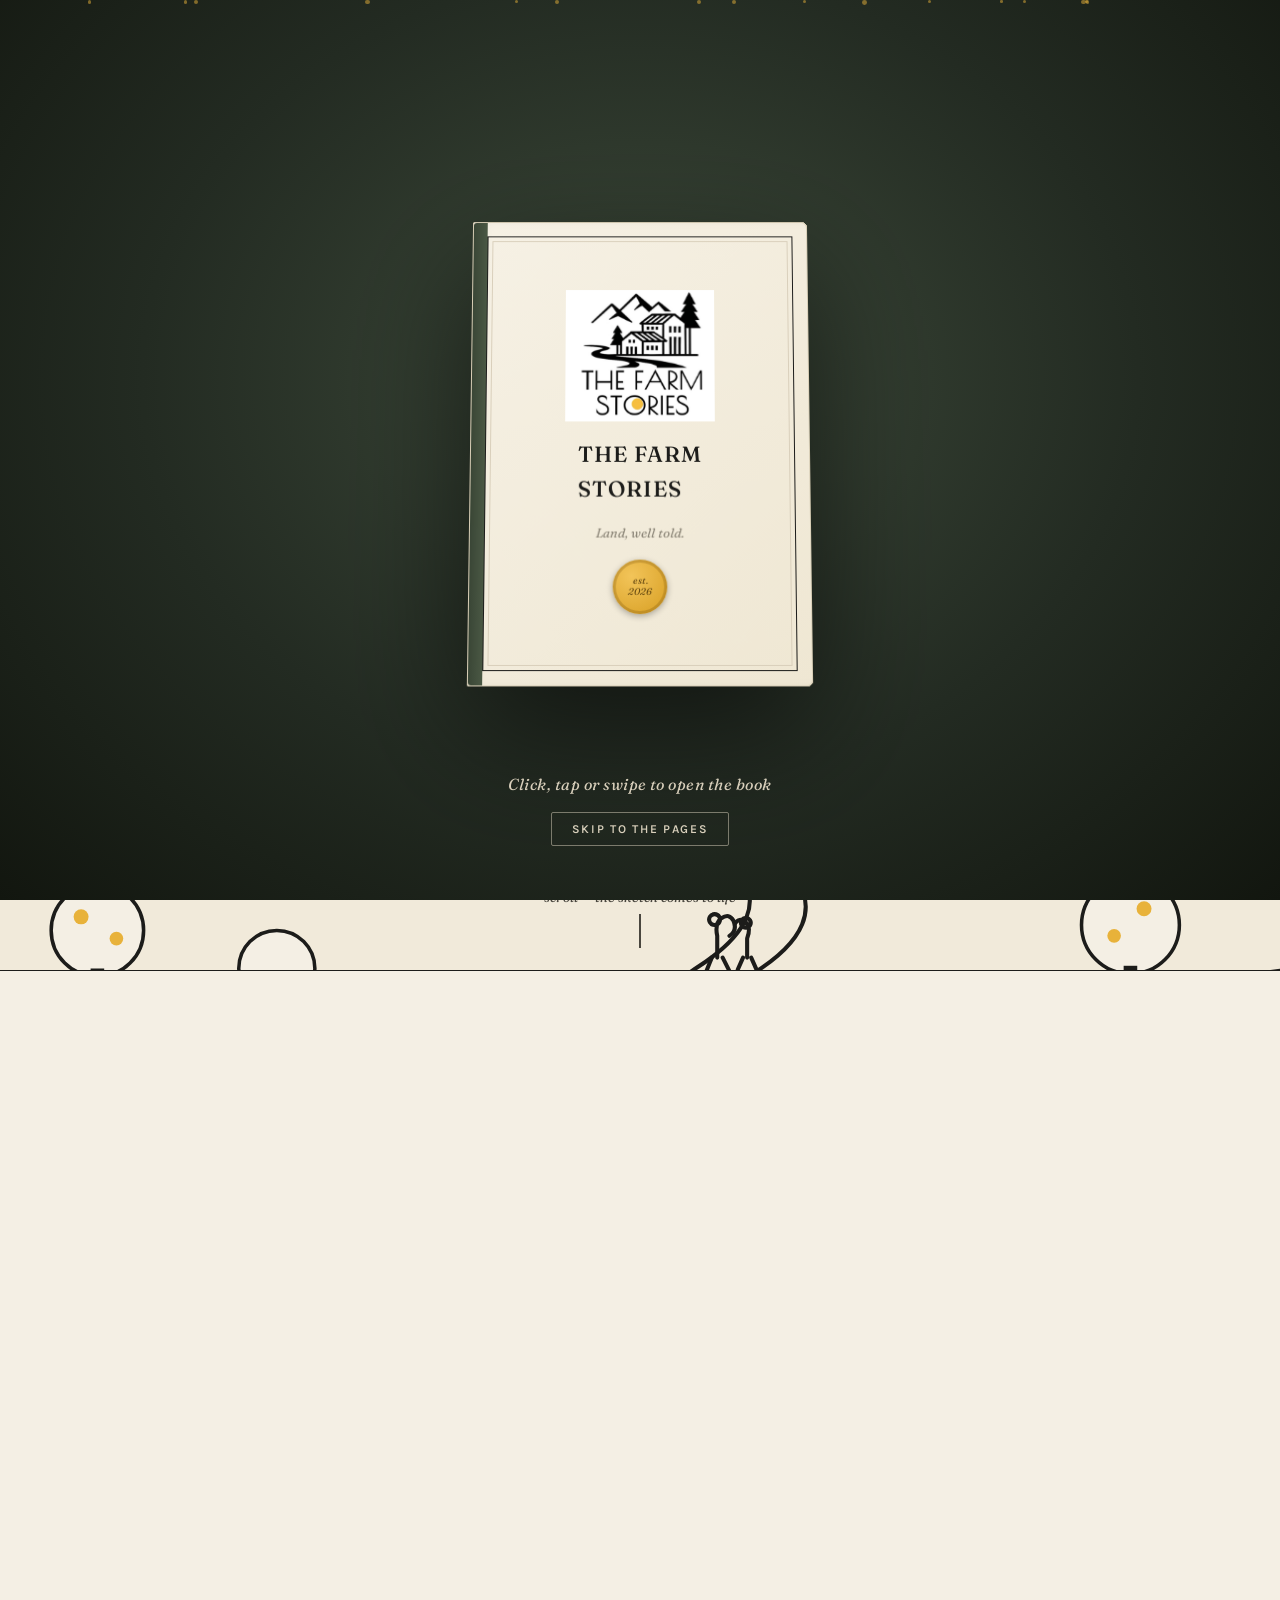
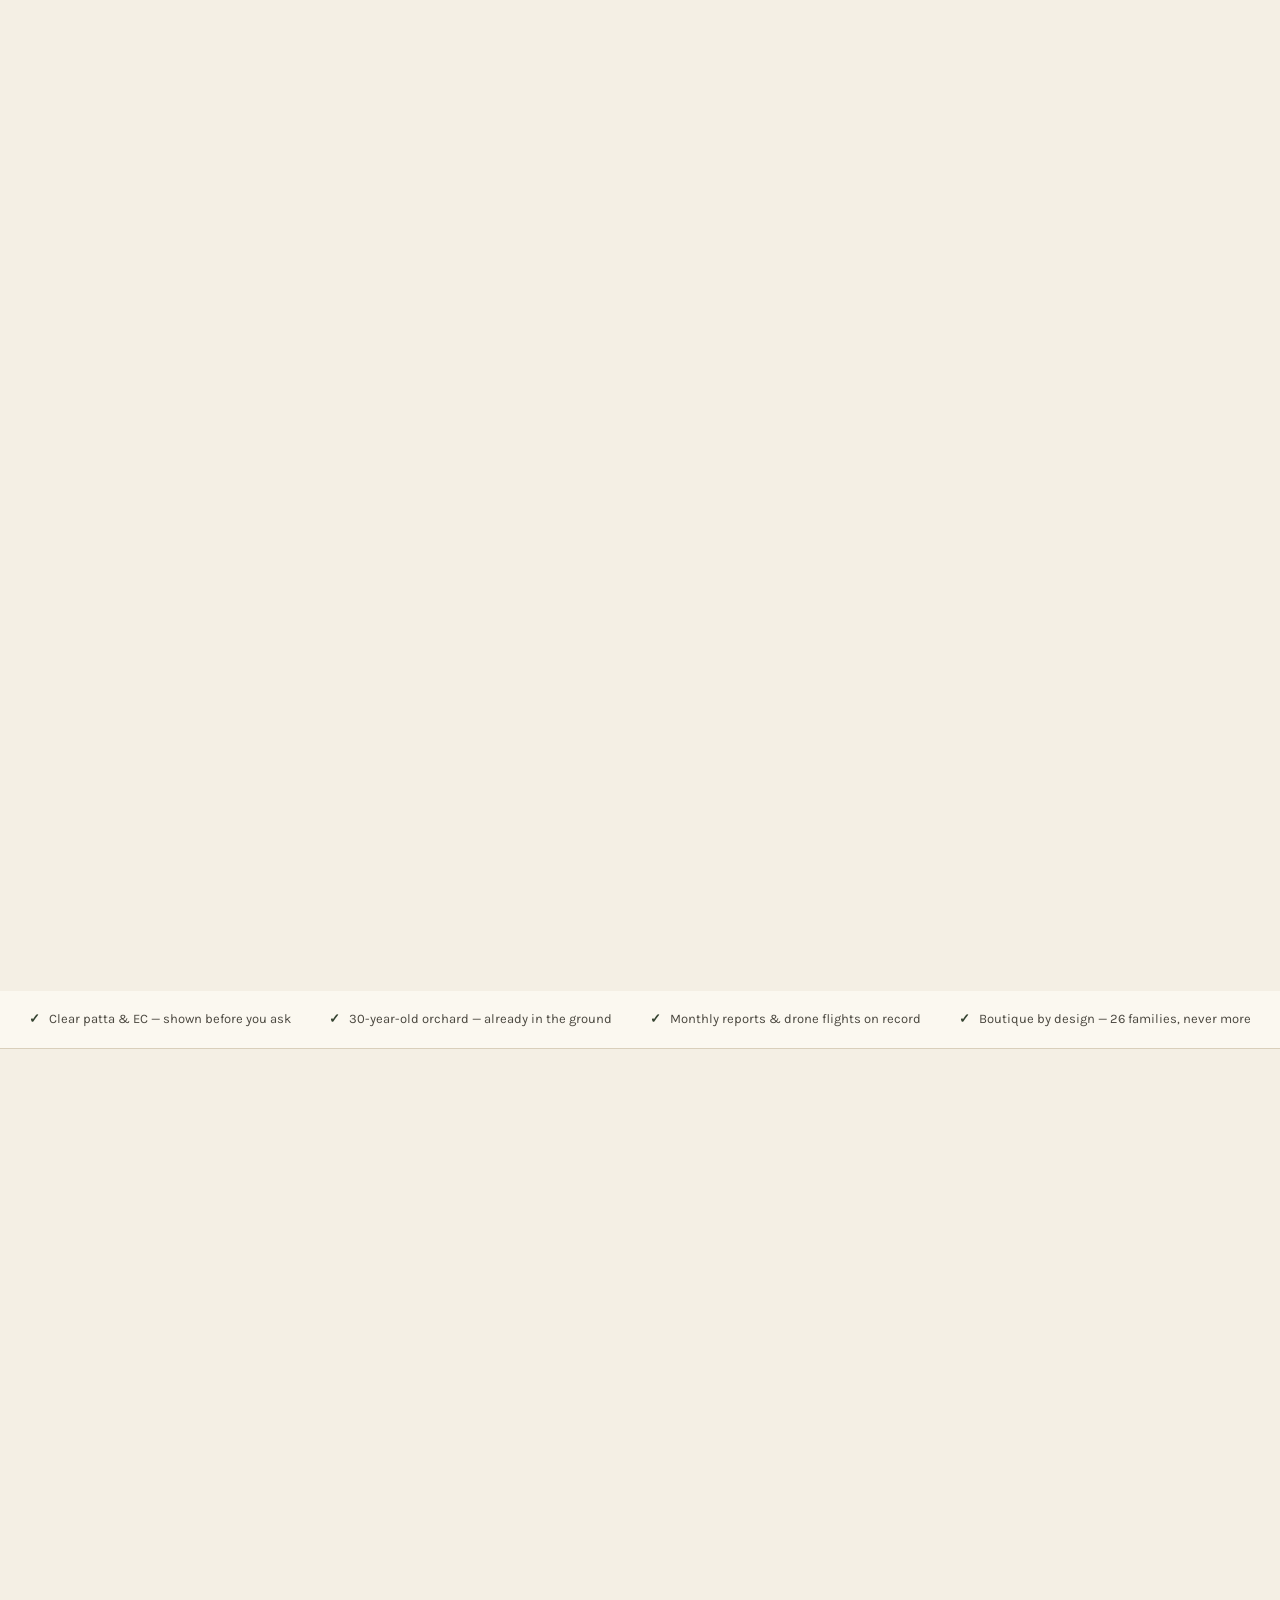
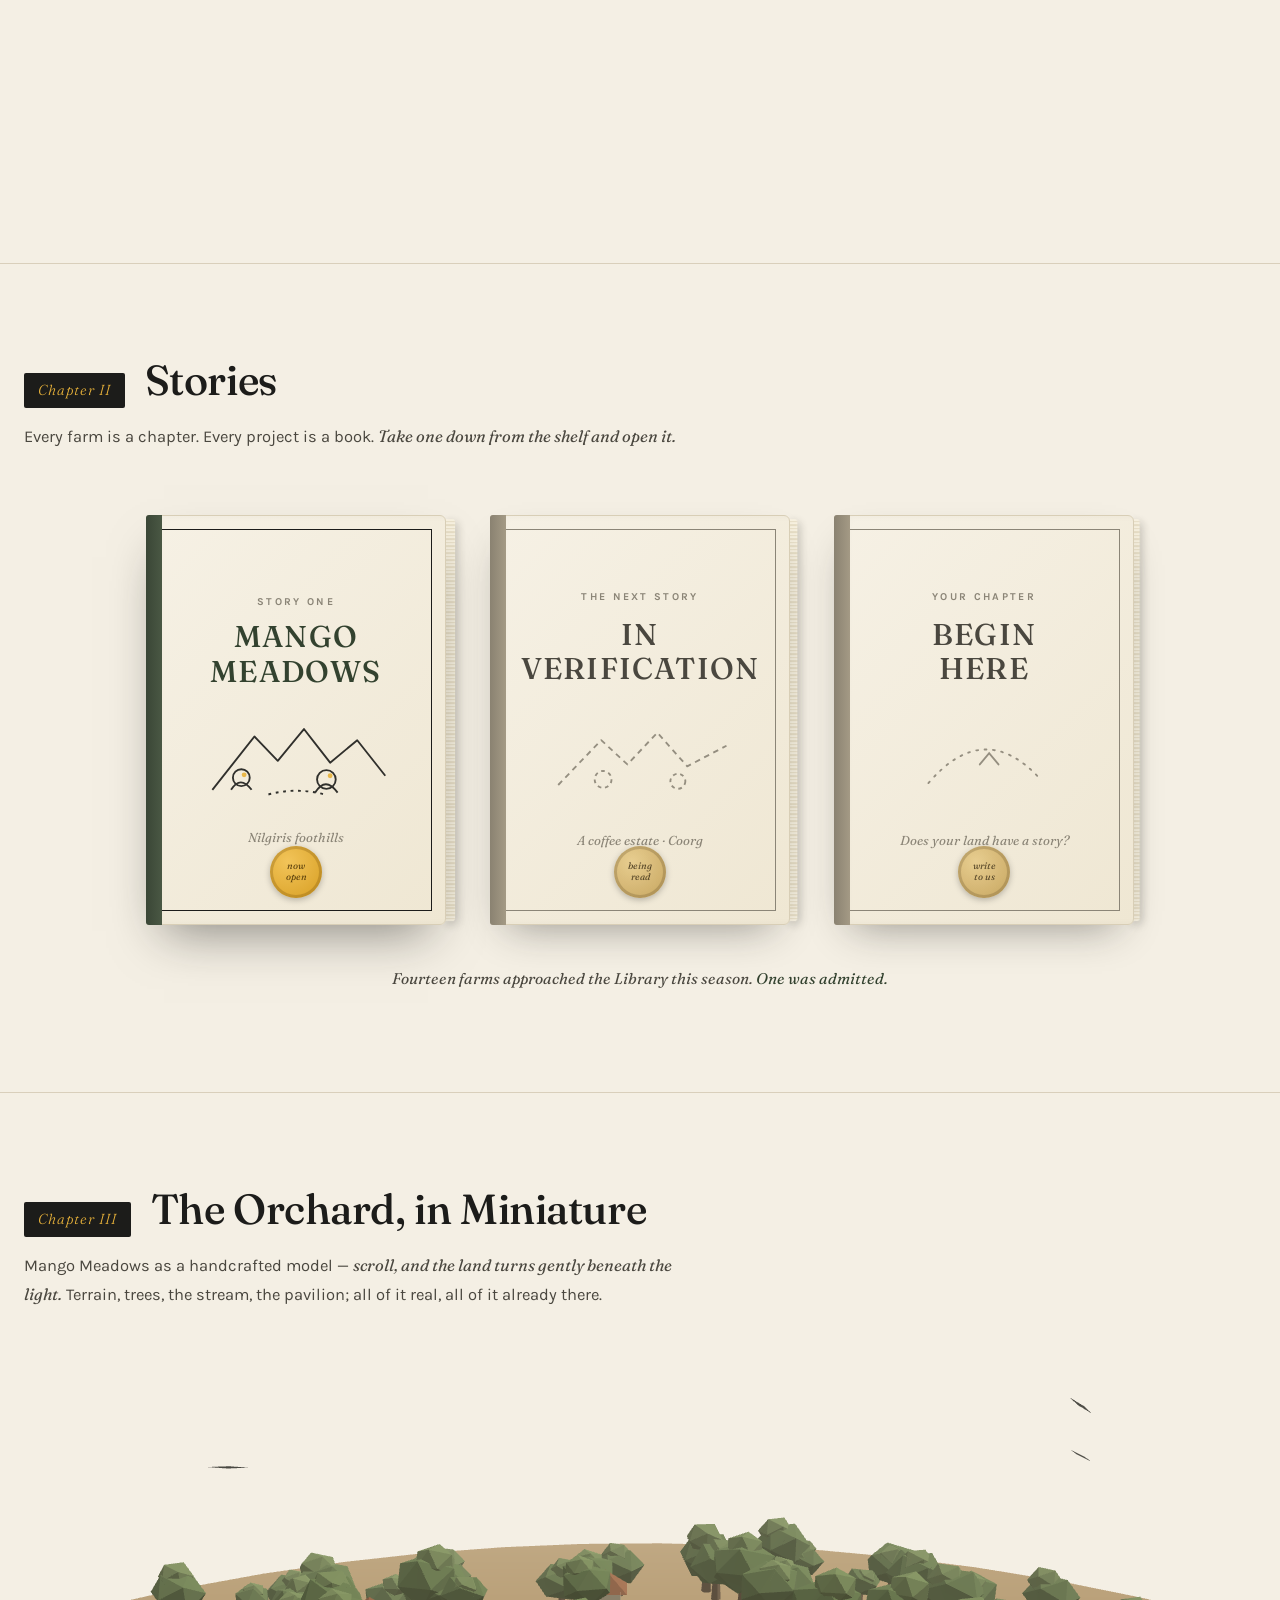
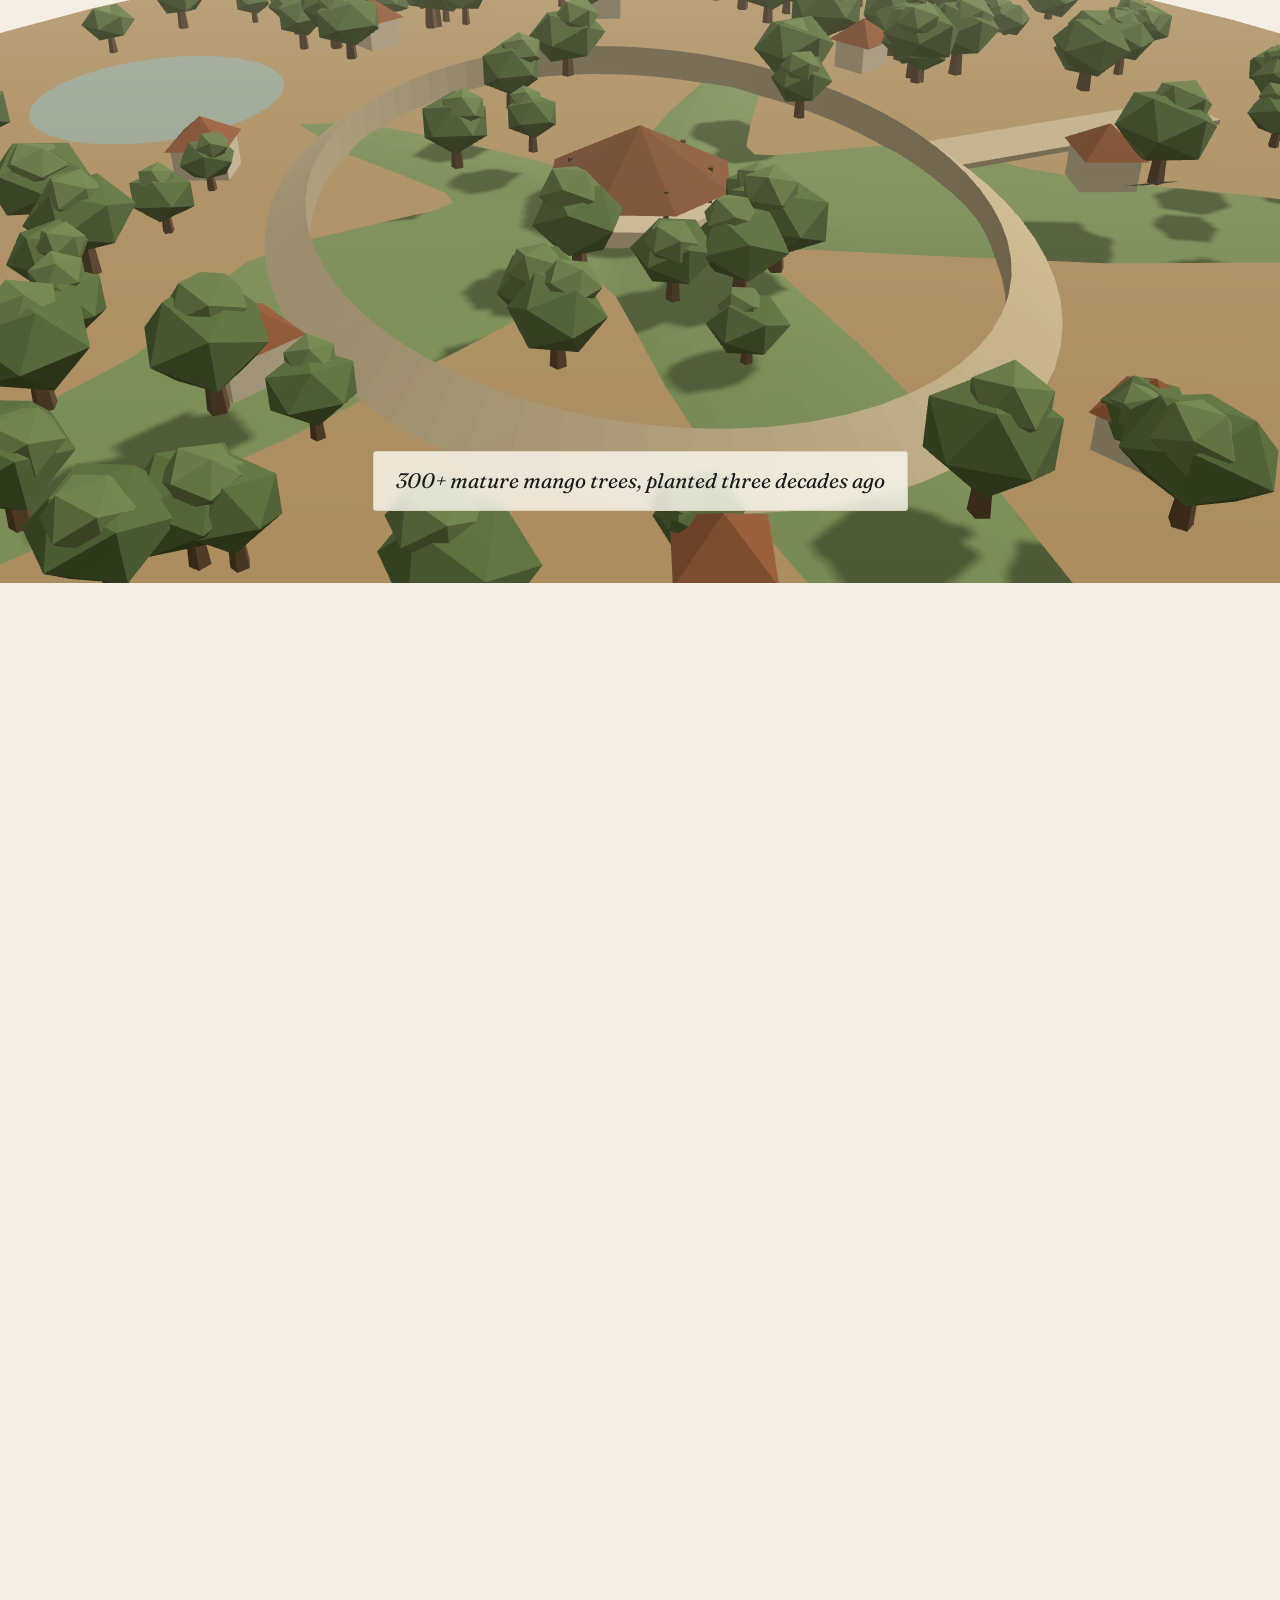
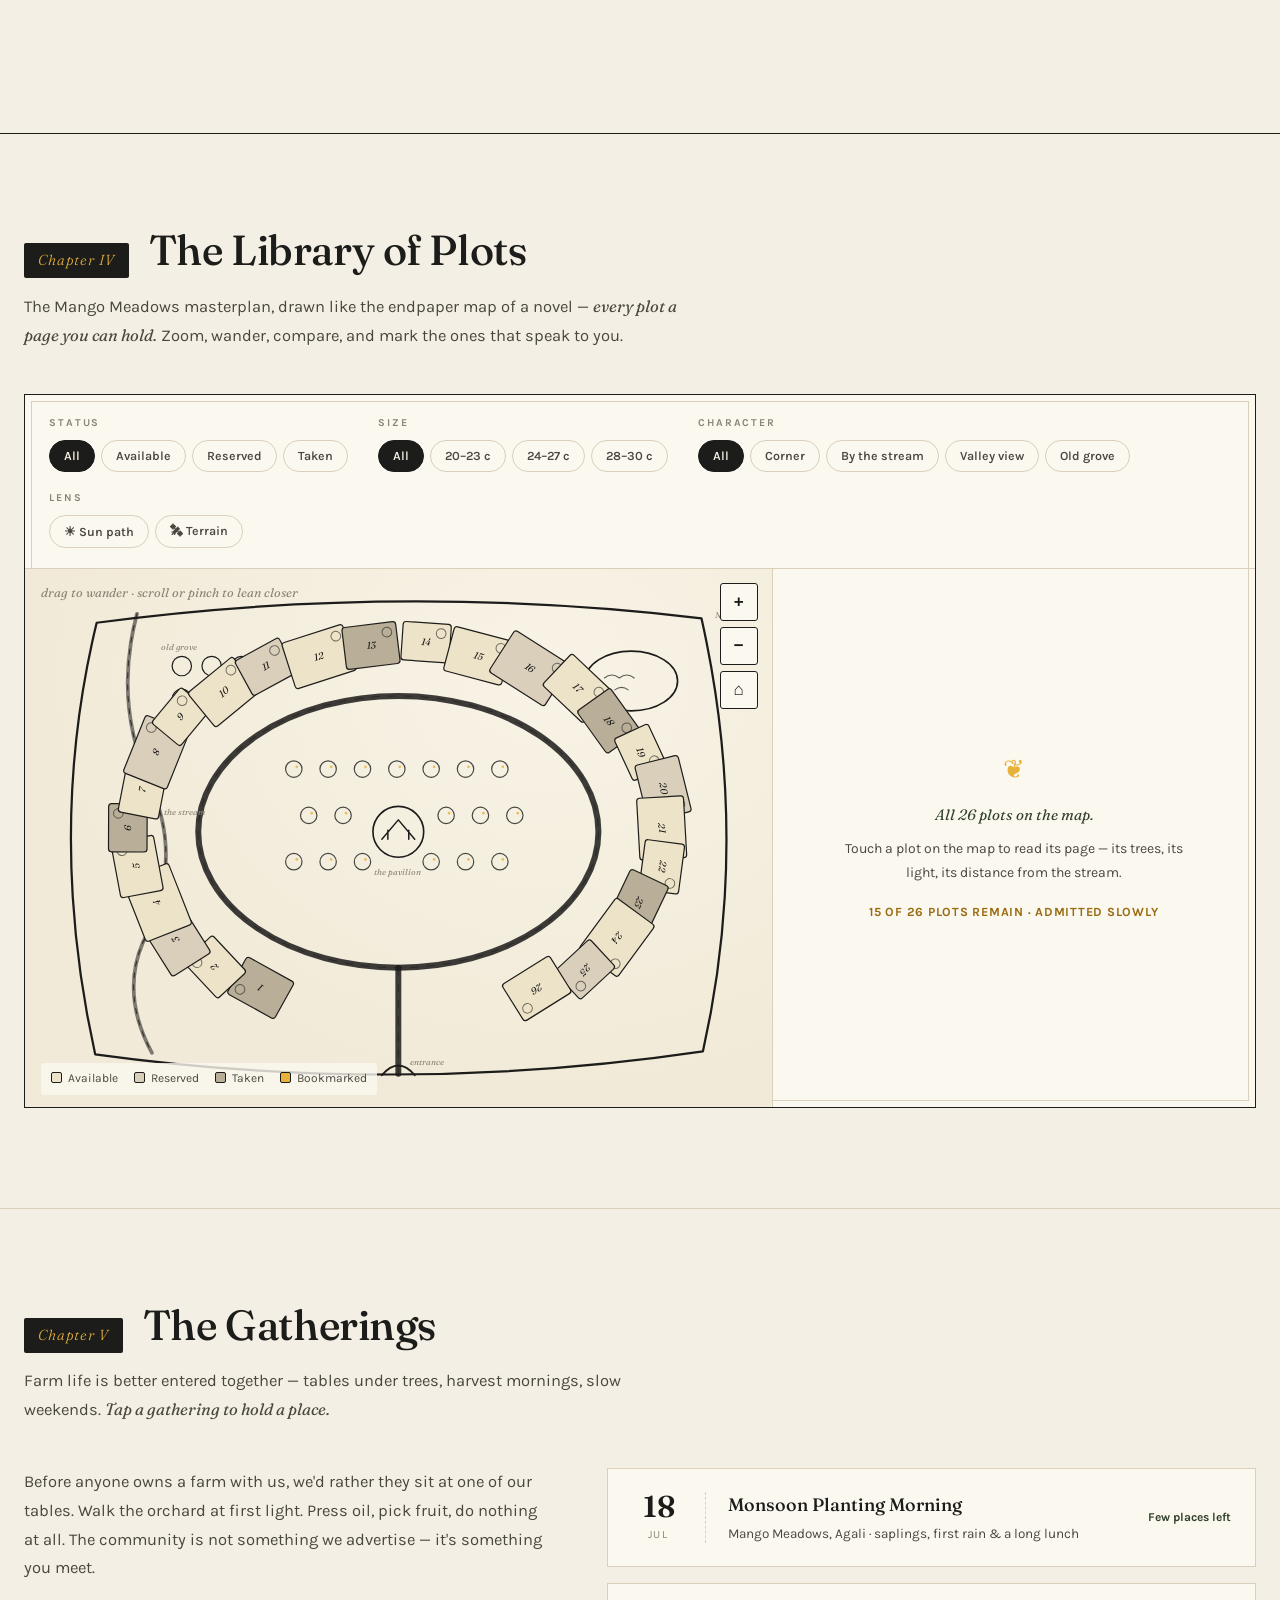
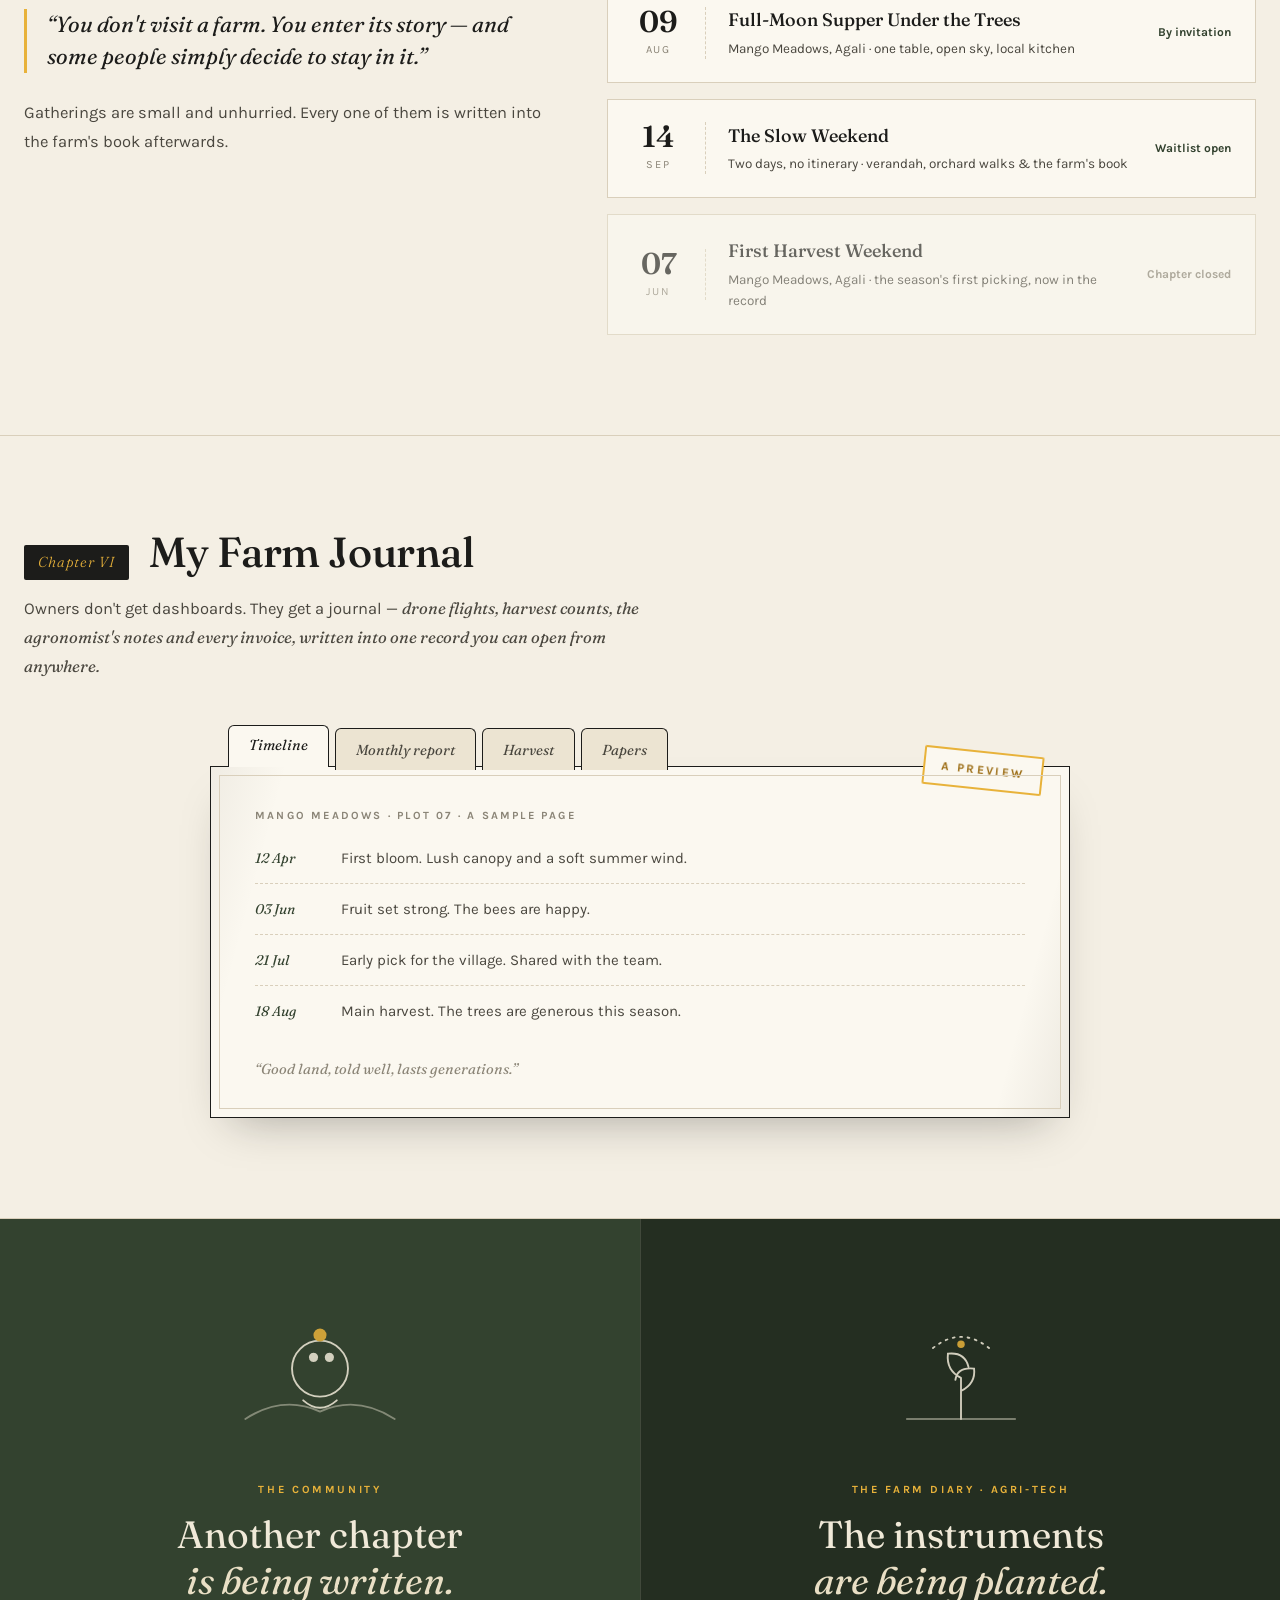
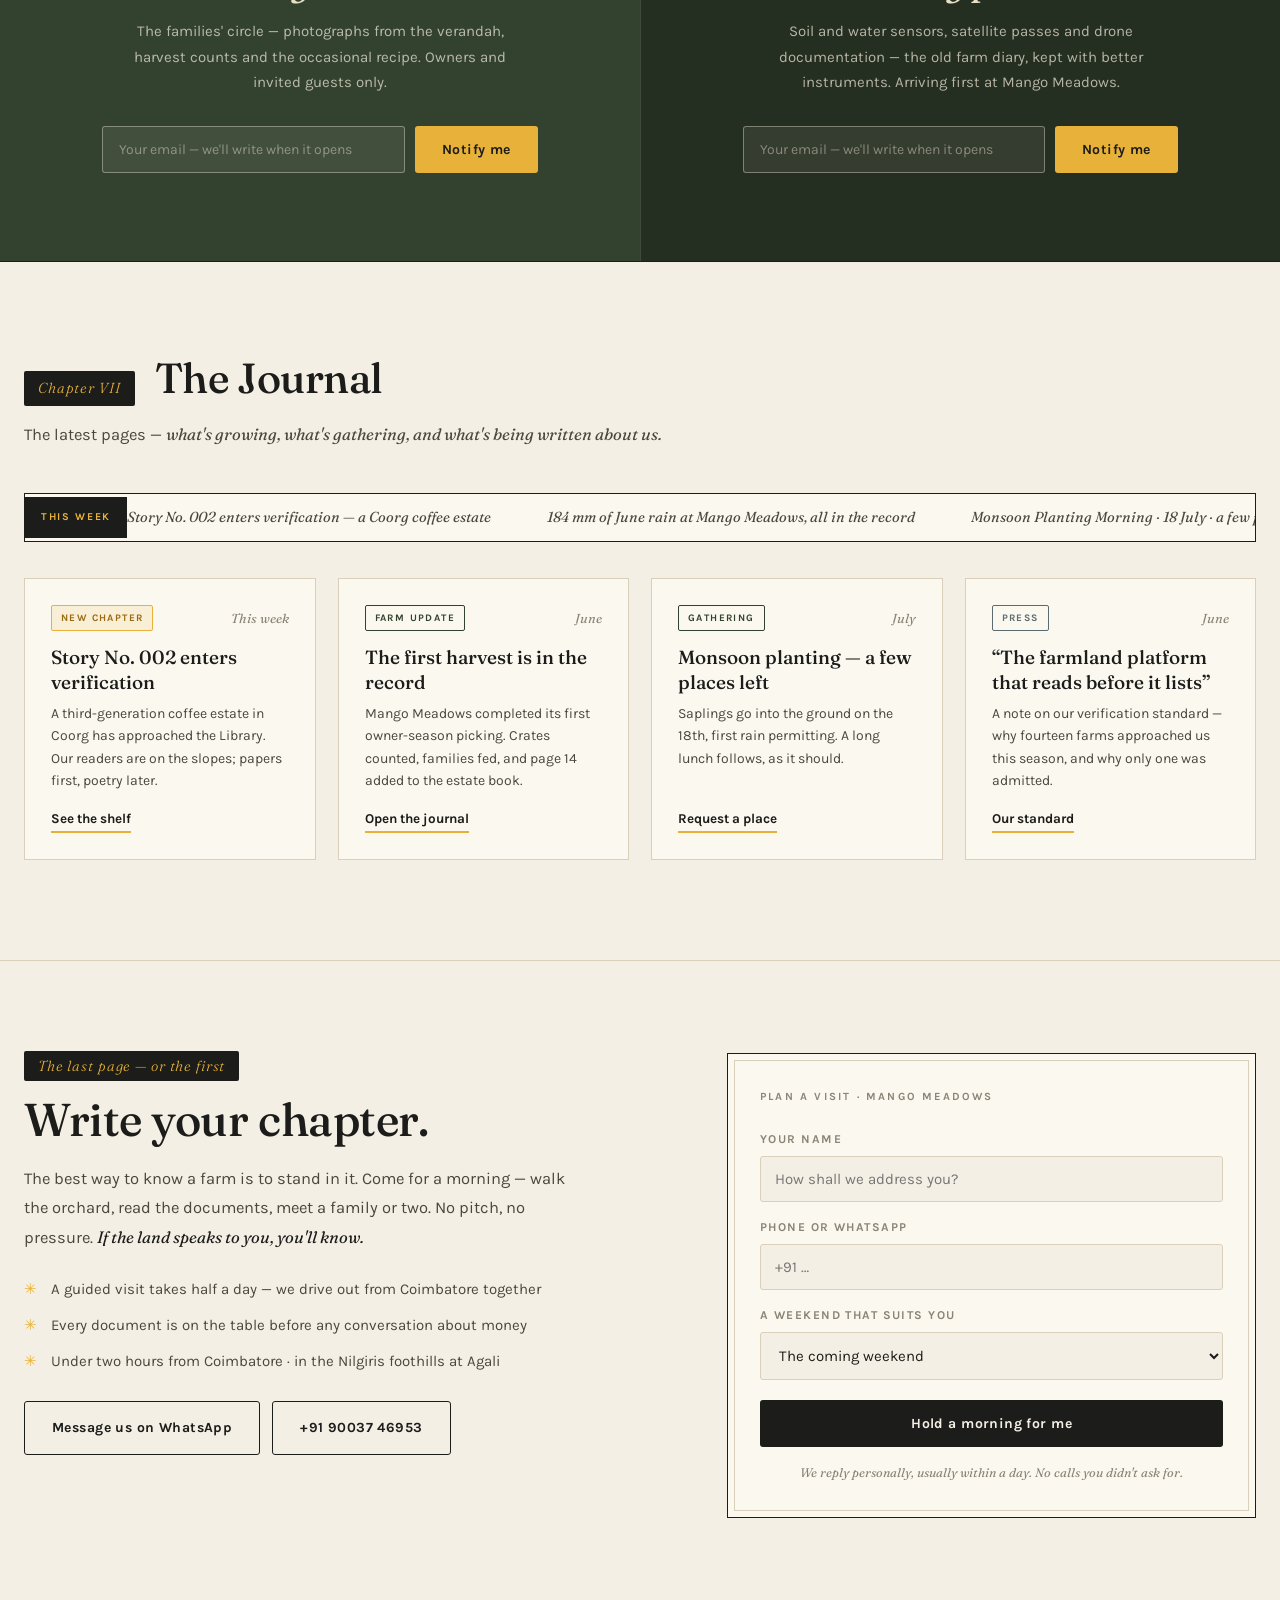
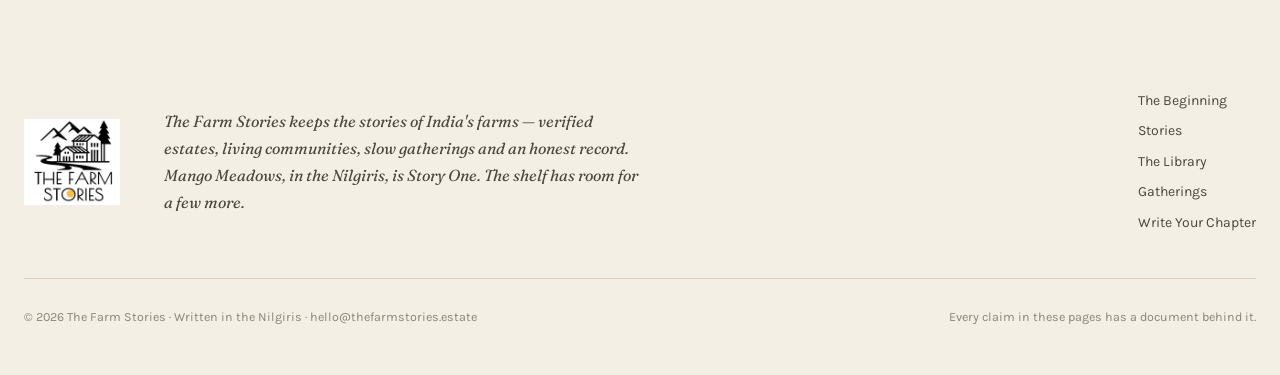
==== index.html @ b5ae2dba "Build The Farm Stories luxury storytelling site A living-storybook experience for Mango Meadows (Sto" ====
<!DOCTYPE html>
<html lang="en">
<head>
<meta charset="UTF-8">
<meta name="viewport" content="width=device-width, initial-scale=1.0">
<title>The Farm Stories — Every farm has a story. We keep them.</title>
<meta name="description" content="Verified farms, living communities and seasonal retreats — beginning with Story One: Mango Meadows, a boutique managed mango orchard community in the Nilgiris foothills. 26 families. 30-year-old trees. Documentation first.">
<meta property="og:title" content="The Farm Stories — Land, well told.">
<meta property="og:description" content="A living storybook of verified farms. Story One: Mango Meadows, Nilgiris foothills.">
<meta name="theme-color" content="#F4EFE4">
<link rel="icon" type="image/png" href="assets/logo.png">
<link rel="preconnect" href="https://fonts.googleapis.com">
<link rel="preconnect" href="https://fonts.gstatic.com" crossorigin>
<link href="https://fonts.googleapis.com/css2?family=Fraunces:ital,opsz,wght@0,9..144,300;0,9..144,400;0,9..144,500;0,9..144,600;1,9..144,300;1,9..144,400;1,9..144,500&family=Karla:ital,wght@0,300;0,400;0,500;0,600;0,700;1,400&display=swap" rel="stylesheet">
<link rel="stylesheet" href="css/main.css">
</head>
<body class="locked">

<!-- ═══════════ INTRO · THE BOOK OPENS ═══════════ -->
<div id="intro" role="dialog" aria-label="Opening — The Farm Stories">
  <div class="dust" aria-hidden="true"></div>
  <div class="stage">
    <div class="tome" id="tome" tabindex="0" role="button" aria-label="Open the book — click or swipe to turn the pages">
      <div class="tome-back"></div>

      <!-- last visible page under all leaves -->
      <div class="tome-page base-page">
        <div class="page-face recto">
          <p class="pg-kicker">and so the story begins…</p>
          <div class="pg-orn">❦</div>
        </div>
      </div>

      <!-- leaf 3 -->
      <div class="tome-page leaf" data-leaf="3">
        <div class="page-face recto">
          <p class="pg-kicker">Chapter I</p>
          <h3 class="pg-title">The Beginning</h3>
          <p class="pg-body">Years before this platform had a name, someone planted mango trees on a gentle slope in the Nilgiris foothills. The trees grew. The stream kept its course.</p>
          <p class="pg-turn">turn the page ›</p>
        </div>
        <div class="page-face verso">
          <p class="pg-body pg-quote">“Good land, told well, lasts generations.”</p>
        </div>
      </div>

      <!-- leaf 2 -->
      <div class="tome-page leaf" data-leaf="2">
        <div class="page-face recto">
          <p class="pg-kicker">A note to the reader</p>
          <p class="pg-body">This is not a property website. It is a shelf of true stories — each farm verified, documented and kept like a book.</p>
          <p class="pg-body pg-em">Nothing is listed until its story checks out.</p>
          <p class="pg-turn">turn the page ›</p>
        </div>
        <div class="page-face verso">
          <div class="pg-orn">✳</div>
        </div>
      </div>

      <!-- leaf 1 : title page -->
      <div class="tome-page leaf" data-leaf="1">
        <div class="page-face recto">
          <p class="pg-kicker">The Farm Stories presents</p>
          <h3 class="pg-title">Every farm<br>has a story.<br><em>We keep them.</em></h3>
          <p class="pg-turn">turn the page ›</p>
        </div>
        <div class="page-face verso">
          <div class="pg-orn">❦</div>
        </div>
      </div>

      <!-- cover -->
      <div class="tome-cover" data-leaf="0">
        <div class="page-face cover-front">
          <span class="spine-edge"></span>
          <img class="cover-logo-img" src="assets/logo.png" alt="">
          <div class="cover-title">The Farm<br>Stories</div>
          <div class="cover-sub">Land, well told.</div>
          <div class="cover-seal">est.<br>2026</div>
        </div>
        <div class="page-face cover-back"></div>
      </div>
    </div>
  </div>
  <div class="intro-ui">
    <p class="open-hint" id="openHint">Click, tap or swipe to open the book</p>
    <button class="skip-btn" id="skipBtn">Skip to the pages</button>
  </div>
</div>

<!-- ambient leaves / pollen -->
<canvas id="ambient" aria-hidden="true"></canvas>
<div id="cursorGlow" aria-hidden="true"></div>

<!-- marginal stream signature -->
<div class="stream-wrap" aria-hidden="true">
  <svg viewBox="0 0 90 2400" preserveAspectRatio="xMidYMin meet">
    <path id="streamPath" d="M46,0 C30,120 66,220 44,330 C24,430 62,520 48,640 C34,760 64,860 42,980 C26,1090 60,1180 46,1300 C32,1420 62,1520 44,1650 C28,1770 58,1880 46,2000 C36,2110 58,2220 44,2340 L44,2400"/>
  </svg>
</div>

<!-- ═══════════ NAV ═══════════ -->
<header>
  <div class="nav-inner">
    <a class="brand" href="#top" aria-label="The Farm Stories — home">
      <img src="assets/logo.png" alt="The Farm Stories logo">
      <span><span class="brand-name">The Farm Stories</span><br><span class="brand-tag">Keepers of farm stories</span></span>
    </a>
    <nav class="chapters" aria-label="Chapters">
      <a href="#beginning"  data-chapter="beginning">The Beginning</a>
      <a href="#stories"    data-chapter="stories">Stories</a>
      <a href="#orchard"    data-chapter="orchard">The Orchard</a>
      <a href="#library"    data-chapter="library">The Library</a>
      <a href="#gatherings" data-chapter="gatherings">Gatherings</a>
      <a href="#journal"    data-chapter="journal">The Journal</a>
    </nav>
    <a class="nav-cta" href="#chapter">Write Your Chapter</a>
  </div>
  <div class="progress" id="progress"></div>
</header>

<main id="top">

  <!-- ═══════════ HERO · INK BECOMES ORCHARD ═══════════ -->
  <section class="hero" id="hero">
    <div class="hero-pin" id="heroPin">

      <!-- reality layer : video + photograph -->
      <div class="hero-real" id="heroReal" aria-hidden="true">
        <img src="https://images.unsplash.com/photo-1500382017468-9049fed747ef?w=1800&q=80" alt="" loading="eager" fetchpriority="high">
        <video id="heroVideo" muted loop playsinline preload="none"
          poster="https://images.unsplash.com/photo-1500382017468-9049fed747ef?w=1800&q=80">
          <source data-src="https://videos.pexels.com/video-files/2758322/2758322-uhd_2560_1440_30fps.mp4" type="video/mp4">
        </video>
        <div class="hero-real-tint"></div>
      </div>

      <!-- ink layers : the hand-drawn world -->
      <div class="hero-ink" id="heroInk">
        <div class="layer" data-depth="0.015" data-morph="4">
          <svg viewBox="0 0 1400 800" preserveAspectRatio="xMidYMax slice">
            <defs><linearGradient id="sky" x1="0" y1="0" x2="0" y2="1">
              <stop offset="0%" stop-color="#F7F2E6"/><stop offset="100%" stop-color="#F1E9D4"/>
            </linearGradient></defs>
            <rect width="1400" height="800" fill="url(#sky)"/>
            <circle cx="880" cy="200" r="52" fill="#E8B23A" opacity=".92"/>
            <g stroke="#1C1C1A" stroke-width="2.2" fill="none" stroke-linecap="round" opacity=".75">
              <path d="M640,150 q9,-9 18,0 q9,-9 18,0"/><path d="M700,120 q8,-8 16,0 q8,-8 16,0"/><path d="M760,165 q7,-7 14,0 q7,-7 14,0"/>
            </g>
          </svg>
        </div>
        <div class="layer" data-depth="0.04" data-morph="3">
          <svg viewBox="0 0 1400 800" preserveAspectRatio="xMidYMax slice">
            <g stroke="#1C1C1A" stroke-width="3" fill="#F4EFE4" stroke-linejoin="round">
              <path d="M-40,560 L140,330 L230,430 L330,290 L430,440 L540,320 L660,470 L780,340 L900,480 L1020,360 L1160,490 L1290,380 L1450,520 L1450,800 L-40,800 Z"/>
            </g>
            <g stroke="#1C1C1A" stroke-width="2" fill="none" opacity=".55">
              <path d="M300,320 L330,290 L360,325"/><path d="M750,370 L780,340 L812,375"/><path d="M1255,410 L1290,380 L1322,412"/>
            </g>
          </svg>
        </div>
        <div class="layer" data-depth="0.08" data-morph="2">
          <svg viewBox="0 0 1400 800" preserveAspectRatio="xMidYMax slice">
            <g stroke="#1C1C1A" stroke-width="3" fill="#F1EADA" stroke-linejoin="round">
              <path d="M-40,650 Q180,540 420,610 Q660,680 900,600 Q1140,530 1450,630 L1450,800 L-40,800 Z"/>
            </g>
            <g stroke="#1C1C1A" stroke-width="3" fill="#FBF8F0" stroke-linejoin="round">
              <path d="M540,560 l0,-52 l46,-34 l46,34 l0,52 Z"/>
              <path d="M632,560 l0,-40 l38,-28 l38,28 l0,40 Z"/>
            </g>
            <g stroke="#1C1C1A" stroke-width="2.4" fill="none">
              <path d="M540,508 l46,-34 l46,34 M632,520 l38,-28 l38,28"/>
              <path d="M556,560 l0,-22 l14,0 l0,22 M598,532 l14,0 l0,14 l-14,0 Z M652,540 l12,0 l0,12 l-12,0 Z"/>
              <path d="M548,500 l30,-22 M562,510 l30,-22 M576,520 l30,-22" opacity=".7"/>
            </g>
            <g stroke="#1C1C1A" stroke-width="2.6" fill="#F4EFE4">
              <path d="M480,560 l16,-52 l16,52 Z M470,560 l26,-80 l26,80 Z" />
              <path d="M735,560 l14,-46 l14,46 Z M726,560 l23,-72 l23,72 Z"/>
            </g>
          </svg>
        </div>
        <div class="layer" data-depth="0.14" data-morph="1">
          <svg viewBox="0 0 1400 800" preserveAspectRatio="xMidYMax slice">
            <g stroke="#1C1C1A" stroke-width="3.2" fill="#EFE7D3" stroke-linejoin="round">
              <path d="M-40,760 Q240,690 520,730 Q800,770 1080,710 Q1260,675 1450,720 L1450,800 L-40,800 Z"/>
            </g>
            <path d="M660,800 Q640,740 700,700 Q760,662 730,626 Q706,598 742,578" fill="none" stroke="#1C1C1A" stroke-width="3"/>
            <path d="M700,800 Q684,742 742,704 Q800,668 772,630 Q750,600 782,582" fill="none" stroke="#1C1C1A" stroke-width="3"/>
            <g stroke="#1C1C1A" stroke-width="2.6" fill="#F4EFE4">
              <circle cx="260" cy="672" r="34"/><rect x="255" y="700" width="10" height="26" fill="#1C1C1A" stroke="none"/>
              <circle cx="392" cy="700" r="28"/><rect x="388" y="722" width="9" height="22" fill="#1C1C1A" stroke="none"/>
              <circle cx="1020" cy="668" r="36"/><rect x="1015" y="698" width="10" height="27" fill="#1C1C1A" stroke="none"/>
              <circle cx="1160" cy="700" r="27"/><rect x="1156" y="722" width="9" height="21" fill="#1C1C1A" stroke="none"/>
            </g>
            <g fill="#E8B23A">
              <circle cx="248" cy="662" r="5.5"/><circle cx="274" cy="678" r="5"/><circle cx="1030" cy="656" r="5.5"/><circle cx="1008" cy="676" r="5"/><circle cx="1166" cy="692" r="4.5"/>
            </g>
            <g stroke="#1C1C1A" stroke-width="3" fill="none" stroke-linecap="round">
              <path d="M716,676 l0,16 M716,676 q-2,-9 3,-13 q6,-4 9,2 q3,7 -3,11 M712,692 l-4,10 M720,692 l5,10 M714,668 a4,4 0 1,1 .1,0"/>
              <path d="M738,678 l0,14 M738,678 q3,-8 -1,-12 q-5,-4 -8,1 M735,692 l-4,9 M741,692 l4,9 M737,670 a3.6,3.6 0 1,1 .1,0"/>
            </g>
          </svg>
        </div>
      </div>

      <div class="hero-copy">
        <p class="hero-eyebrow">India's keeper of farm stories</p>
        <h1 id="heroTitle">Every farm has a story.<br><em>We keep them.</em></h1>
        <p class="hero-sub">Verified farms, living communities and seasonal retreats — every estate documented like a book, and nothing listed until its story checks out.</p>
        <div class="hero-actions">
          <a class="btn btn-ink" href="#stories" data-cta="hero-read">Read Story One</a>
          <a class="btn btn-ghost" href="#library" data-cta="hero-library">Open the Library</a>
        </div>
      </div>
      <div class="scroll-cue">scroll — the sketch comes to life</div>
    </div>
  </section>

  <!-- trust strip · documentation first (CRO) -->
  <div class="trust-strip reveal" role="note" aria-label="Our documentation standard">
    <span><i>✓</i> Clear patta &amp; EC — shown before you ask</span>
    <span><i>✓</i> 30-year-old orchard — already in the ground</span>
    <span><i>✓</i> Monthly reports &amp; drone flights on record</span>
    <span><i>✓</i> Boutique by design — 26 families, never more</span>
  </div>

  <!-- ═══════════ CHAPTER I · THE BEGINNING ═══════════ -->
  <section class="chapter page" id="beginning">
    <div class="chapter-head reveal"><span class="chapter-no">Chapter I</span><h2 class="split">The Beginning</h2></div>
    <p class="chapter-intro reveal">Why we keep farms the way libraries keep first editions — <em>slowly, honestly and for good.</em></p>
    <div class="story-one">
      <div class="story-narrative reveal">
        <p class="opener dropcap">Years before this platform had a name, someone planted mango trees on a gentle slope in the Nilgiris foothills. The trees grew. The stream kept its course. And when we found the orchard, we made a decision that became our founding rule: we would never sell a farm whose story we couldn't tell in full.</p>
        <p>The managed farmland category is full of promises — renders of orchards that don't exist yet, communities that never gather, reports that stop arriving after registration. We decided to be the opposite of that. <strong>This is not a promise. These mangoes exist.</strong> The trees are decades old and already in harvest. The families are real. The documents are open.</p>
        <p>We would rather lose a sale than lose your trust. That single sentence is our entire business plan.</p>
        <div class="story-actions">
          <a class="btn btn-ink" href="#stories">Read Story One</a>
          <a class="btn btn-ghost" href="#gatherings">Meet us at the farm</a>
        </div>
      </div>
      <aside class="story-card tilt reveal" aria-label="Our founding standard">
        <div class="seal">Our<br>word</div>
        <p class="bookplate">The house rules</p>
        <h3>How a farm joins the shelf</h3>
        <ul class="fact-list">
          <li><span class="k">First, the papers</span><span class="v">Title, patta &amp; EC read in full</span></li>
          <li><span class="k">Then, the land</span><span class="v">Walked, surveyed, soil-tested</span></li>
          <li><span class="k">Then, the water</span><span class="v">Source verified across seasons</span></li>
          <li><span class="k">Then, the keeping</span><span class="v">A management &amp; reporting plan</span></li>
          <li><span class="k">Only then</span><span class="v">The story is told — and listed</span></li>
        </ul>
      </aside>
    </div>
  </section>

  <!-- ═══════════ CHAPTER II · STORIES (the shelf) ═══════════ -->
  <section class="chapter page" id="stories">
    <div class="chapter-head reveal"><span class="chapter-no">Chapter II</span><h2 class="split">Stories</h2></div>
    <p class="chapter-intro reveal">Every farm is a chapter. Every project is a book. <em>Take one down from the shelf and open it.</em></p>

    <div class="bookshelf reveal" id="bookshelf">
      <!-- Story One — openable hardbound -->
      <button class="shelf-book story-live" id="openStoryOne" aria-label="Open the book — Mango Meadows, Story One" aria-haspopup="dialog">
        <span class="sb-spine"></span>
        <span class="sb-cover">
          <span class="sb-kicker">Story One</span>
          <span class="sb-title">Mango<br>Meadows</span>
          <span class="sb-art" aria-hidden="true">
            <svg viewBox="0 0 200 120"><g stroke="#1C1C1A" stroke-width="2" fill="none" stroke-linejoin="round">
              <path d="M10,95 L55,38 L80,64 L108,30 L136,66 L165,42 L195,80"/>
              <path d="M30,95 q10,-16 22,0 M120,98 q11,-18 24,0" />
              <circle cx="41" cy="82" r="9"/><circle cx="132" cy="84" r="10"/>
              <path d="M70,100 q30,-8 60,0" stroke-dasharray="3 5"/>
            </g><circle cx="44" cy="79" r="2.6" fill="#E8B23A"/><circle cx="136" cy="80" r="2.6" fill="#E8B23A"/></svg>
          </span>
          <span class="sb-place">Nilgiris foothills</span>
          <span class="sb-seal">now<br>open</span>
        </span>
        <span class="sb-pages" aria-hidden="true"></span>
      </button>

      <!-- Story Two -->
      <div class="shelf-book story-soon" tabindex="0" aria-label="Story Two — in verification">
        <span class="sb-spine"></span>
        <span class="sb-cover">
          <span class="sb-kicker">The Next Story</span>
          <span class="sb-title">In<br>Verification</span>
          <span class="sb-art" aria-hidden="true">
            <svg viewBox="0 0 200 120"><g stroke="#8B8577" stroke-width="2" fill="none" stroke-linejoin="round">
              <path d="M12,92 L58,44 L86,70 L118,36 L150,72 L192,50" stroke-dasharray="6 5"/>
              <circle cx="60" cy="86" r="9" stroke-dasharray="4 4"/><circle cx="140" cy="88" r="8" stroke-dasharray="4 4"/>
            </g></svg>
          </span>
          <span class="sb-place">A coffee estate · Coorg</span>
          <span class="sb-seal soon">being<br>read</span>
        </span>
        <span class="sb-pages" aria-hidden="true"></span>
      </div>

      <!-- Story Three -->
      <div class="shelf-book story-soon" tabindex="0" aria-label="Your chapter — begin here">
        <span class="sb-spine"></span>
        <span class="sb-cover">
          <span class="sb-kicker">Your Chapter</span>
          <span class="sb-title">Begin<br>Here</span>
          <span class="sb-art" aria-hidden="true">
            <svg viewBox="0 0 200 120"><g stroke="#8B8577" stroke-width="2" fill="none" stroke-linecap="round">
              <path d="M40,90 q60,-70 120,-4" stroke-dasharray="2 7"/>
              <path d="M95,70 l10,-12 l10,12" />
            </g></svg>
          </span>
          <span class="sb-place">Does your land have a story?</span>
          <span class="sb-seal soon">write<br>to us</span>
        </span>
        <span class="sb-pages" aria-hidden="true"></span>
      </div>
    </div>
    <p class="shelf-note reveal">Fourteen farms approached the Library this season. <em>One was admitted.</em></p>
  </section>

  <!-- ═══════════ CHAPTER III · THE MINIATURE ORCHARD (3D) ═══════════ -->
  <section class="chapter orchard-chapter" id="orchard">
    <div class="page">
      <div class="chapter-head reveal"><span class="chapter-no">Chapter III</span><h2 class="split">The Orchard, in Miniature</h2></div>
      <p class="chapter-intro reveal">Mango Meadows as a handcrafted model — <em>scroll, and the land turns gently beneath the light.</em> Terrain, trees, the stream, the pavilion; all of it real, all of it already there.</p>
    </div>
    <div class="orchard-stage" id="orchardStage">
      <canvas id="orchardCanvas" aria-label="A slowly rotating miniature model of the Mango Meadows orchard"></canvas>
      <div class="orchard-captions" aria-hidden="true">
        <p class="ocap" data-at="0">300+ mature mango trees, planted three decades ago</p>
        <p class="ocap" data-at="1">A stream keeps the western boundary green all year</p>
        <p class="ocap" data-at="2">The pavilion — one table, open sky, harvest evenings</p>
        <p class="ocap" data-at="3">26 homesteads, folded quietly between the trees</p>
      </div>
      <noscript><p style="text-align:center;padding:40px">Enable JavaScript to walk through the miniature orchard.</p></noscript>
    </div>
  </section>

  <!-- ═══════════ CHAPTER IV · THE LIBRARY / PLOT EXPLORER ═══════════ -->
  <section class="chapter page" id="library">
    <div class="chapter-head reveal"><span class="chapter-no">Chapter IV</span><h2 class="split">The Library of Plots</h2></div>
    <p class="chapter-intro reveal">The Mango Meadows masterplan, drawn like the endpaper map of a novel — <em>every plot a page you can hold.</em> Zoom, wander, compare, and mark the ones that speak to you.</p>

    <div class="explorer reveal">
      <div class="explorer-toolbar" role="toolbar" aria-label="Plot explorer controls">
        <div class="fgroup"><span class="flabel">Status</span>
          <div class="fbtns" data-pfilter="status">
            <button class="fbtn on" data-v="all">All</button>
            <button class="fbtn" data-v="available">Available</button>
            <button class="fbtn" data-v="reserved">Reserved</button>
            <button class="fbtn" data-v="sold">Taken</button>
          </div>
        </div>
        <div class="fgroup"><span class="flabel">Size</span>
          <div class="fbtns" data-pfilter="size">
            <button class="fbtn on" data-v="all">All</button>
            <button class="fbtn" data-v="s">20–23 c</button>
            <button class="fbtn" data-v="m">24–27 c</button>
            <button class="fbtn" data-v="l">28–30 c</button>
          </div>
        </div>
        <div class="fgroup"><span class="flabel">Character</span>
          <div class="fbtns" data-pfilter="trait">
            <button class="fbtn on" data-v="all">All</button>
            <button class="fbtn" data-v="corner">Corner</button>
            <button class="fbtn" data-v="stream">By the stream</button>
            <button class="fbtn" data-v="view">Valley view</button>
            <button class="fbtn" data-v="grove">Old grove</button>
          </div>
        </div>
        <div class="fgroup"><span class="flabel">Lens</span>
          <div class="fbtns">
            <button class="fbtn" id="sunToggle" aria-pressed="false">☀ Sun path</button>
            <button class="fbtn" id="viewToggle" aria-pressed="false">🛰 Terrain</button>
          </div>
        </div>
      </div>

      <div class="explorer-body">
        <div class="plan-wrap" id="planWrap">
          <svg id="planSvg" viewBox="0 0 1000 720" role="img" aria-label="Interactive masterplan of the 26 plots at Mango Meadows"></svg>
          <div class="plan-tip" id="planTip" role="status"></div>
          <div class="plan-zoom" aria-hidden="false">
            <button id="zoomIn" aria-label="Zoom in">+</button>
            <button id="zoomOut" aria-label="Zoom out">−</button>
            <button id="zoomReset" aria-label="Reset view">⌂</button>
          </div>
          <p class="plan-hint">drag to wander · scroll or pinch to lean closer</p>
          <div class="plan-legend">
            <span><i class="lg av"></i>Available</span>
            <span><i class="lg rs"></i>Reserved</span>
            <span><i class="lg sd"></i>Taken</span>
            <span><i class="lg bm"></i>Bookmarked</span>
          </div>
        </div>

        <aside class="plot-panel" id="plotPanel" aria-live="polite">
          <div class="pp-empty" id="ppEmpty">
            <div class="pg-orn">❦</div>
            <p class="results-note" id="planNote">All 26 plots on the map.</p>
            <p class="pp-whisper">Touch a plot on the map to read its page — its trees, its light, its distance from the stream.</p>
            <p class="pp-scarcity" id="scarcityNote"></p>
          </div>
          <div class="pp-detail" id="ppDetail" hidden></div>
          <div class="pp-compare" id="ppCompare" hidden></div>
        </aside>
      </div>
    </div>
  </section>

  <!-- ═══════════ CHAPTER V · GATHERINGS ═══════════ -->
  <section class="chapter page" id="gatherings">
    <div class="chapter-head reveal"><span class="chapter-no">Chapter V</span><h2 class="split">The Gatherings</h2></div>
    <p class="chapter-intro reveal">Farm life is better entered together — tables under trees, harvest mornings, slow weekends. <em>Tap a gathering to hold a place.</em></p>
    <div class="gatherings">
      <div class="gather-copy reveal">
        <p>Before anyone owns a farm with us, we'd rather they sit at one of our tables. Walk the orchard at first light. Press oil, pick fruit, do nothing at all. The community is not something we advertise — it's something you meet.</p>
        <p class="pull">“You don't visit a farm. You enter its story — and some people simply decide to stay in it.”</p>
        <p>Gatherings are small and unhurried. Every one of them is written into the farm's book afterwards.</p>
      </div>
      <ul class="events reveal" aria-label="Upcoming gatherings">
        <li class="event" data-rsvp><div class="date"><div class="d">18</div><div class="m">Jul</div></div>
          <div class="info"><h4>Monsoon Planting Morning</h4><p>Mango Meadows, Agali · saplings, first rain &amp; a long lunch</p></div>
          <span class="spots">Few places left</span></li>
        <li class="event" data-rsvp><div class="date"><div class="d">09</div><div class="m">Aug</div></div>
          <div class="info"><h4>Full-Moon Supper Under the Trees</h4><p>Mango Meadows, Agali · one table, open sky, local kitchen</p></div>
          <span class="spots">By invitation</span></li>
        <li class="event" data-rsvp><div class="date"><div class="d">14</div><div class="m">Sep</div></div>
          <div class="info"><h4>The Slow Weekend</h4><p>Two days, no itinerary · verandah, orchard walks &amp; the farm's book</p></div>
          <span class="spots">Waitlist open</span></li>
        <li class="event past"><div class="date"><div class="d">07</div><div class="m">Jun</div></div>
          <div class="info"><h4>First Harvest Weekend</h4><p>Mango Meadows, Agali · the season's first picking, now in the record</p></div>
          <span class="spots">Chapter closed</span></li>
      </ul>
    </div>
  </section>

  <!-- ═══════════ CHAPTER VI · MY FARM JOURNAL ═══════════ -->
  <section class="chapter page" id="diary">
    <div class="chapter-head reveal"><span class="chapter-no">Chapter VI</span><h2 class="split">My Farm Journal</h2></div>
    <p class="chapter-intro reveal">Owners don't get dashboards. They get a journal — <em>drone flights, harvest counts, the agronomist's notes and every invoice, written into one record you can open from anywhere.</em></p>

    <div class="journal-spread reveal" id="journalSpread">
      <div class="js-tabs" role="tablist" aria-label="Journal sections">
        <button class="js-tab on" role="tab" aria-selected="true" data-jpage="timeline">Timeline</button>
        <button class="js-tab" role="tab" aria-selected="false" data-jpage="report">Monthly report</button>
        <button class="js-tab" role="tab" aria-selected="false" data-jpage="harvest">Harvest</button>
        <button class="js-tab" role="tab" aria-selected="false" data-jpage="papers">Papers</button>
      </div>
      <div class="js-book">
        <div class="js-page on" data-jpage="timeline">
          <p class="bookplate">Mango Meadows · plot 07 · a sample page</p>
          <ul class="jtimeline">
            <li><span class="jt-when">12 Apr</span><span class="jt-what">First bloom. Lush canopy and a soft summer wind.</span></li>
            <li><span class="jt-when">03 Jun</span><span class="jt-what">Fruit set strong. The bees are happy.</span></li>
            <li><span class="jt-when">21 Jul</span><span class="jt-what">Early pick for the village. Shared with the team.</span></li>
            <li><span class="jt-when">18 Aug</span><span class="jt-what">Main harvest. The trees are generous this season.</span></li>
          </ul>
          <p class="jfoot">“Good land, told well, lasts generations.”</p>
        </div>
        <div class="js-page" data-jpage="report">
          <p class="bookplate">June, at the orchard</p>
          <div class="diary-entry"><span class="t">Rainfall</span><span class="v"><span class="count" data-to="184">0</span> mm</span></div>
          <div class="diary-entry"><span class="t">Soil moisture, Block A</span><span class="v"><span class="count" data-to="67">0</span>%</span></div>
          <div class="diary-entry"><span class="t">Trees in fruit</span><span class="v"><span class="count" data-to="92">0</span>%</span></div>
          <div class="diary-entry"><span class="t">Drone flight</span><span class="v">12 June · filed</span></div>
          <div class="diary-entry"><span class="t">Maintenance</span><span class="v">Fencing walk-through · done</span></div>
          <div class="diary-entry"><span class="t">Agronomist's note</span><span class="v typeline" id="typeline"></span></div>
        </div>
        <div class="js-page" data-jpage="harvest">
          <p class="bookplate">The season, in crates</p>
          <div class="hbars">
            <div class="hbar"><span>Apr</span><i style="--h:18%"></i></div>
            <div class="hbar"><span>May</span><i style="--h:42%"></i></div>
            <div class="hbar"><span>Jun</span><i style="--h:70%"></i></div>
            <div class="hbar"><span>Jul</span><i style="--h:88%"></i></div>
            <div class="hbar"><span>Aug</span><i style="--h:100%"></i></div>
          </div>
          <p class="jfoot">Every crate counted, every kilogram in the record — and the first pick always goes to the village.</p>
        </div>
        <div class="js-page" data-jpage="papers">
          <p class="bookplate">The documents drawer</p>
          <ul class="jdocs">
            <li><span>Patta &amp; chitta</span><em>verified · on file</em></li>
            <li><span>Encumbrance certificate</span><em>30 years · clean</em></li>
            <li><span>Registered layout</span><em>approved</em></li>
            <li><span>Sale deed template</span><em>CA-reviewed</em></li>
            <li><span>Monthly maintenance invoices</span><em>itemised</em></li>
          </ul>
          <p class="jfoot">Every claim on these pages has a document behind it. Ask, and it's yours to read.</p>
        </div>
        <span class="stamp">A preview</span>
      </div>
    </div>
  </section>

  <!-- ═══════════ ANOTHER CHAPTER · COMMUNITY + AGRI-TECH ═══════════ -->
  <section class="chapter" id="coming">
    <div class="coming-panels">
      <div class="coming-panel reveal" id="communitySoon">
        <div class="cp-art" aria-hidden="true">
          <svg viewBox="0 0 300 150"><g stroke="#F0E9D8" stroke-width="2" fill="none" stroke-linecap="round">
            <circle cx="150" cy="66" r="30"/><path d="M132,100 q18,16 36,0"/>
            <path d="M70,120 q40,-26 80,-8 M230,120 q-40,-26 -80,-8" opacity=".5"/>
            <path d="M143,58 a4,4 0 1,1 .1,0 M160,58 a4,4 0 1,1 .1,0" fill="#F0E9D8"/>
          </g><circle cx="150" cy="30" r="7" fill="#E8B23A"/></svg>
        </div>
        <p class="cp-kicker">The Community</p>
        <h3>Another chapter<br><em>is being written.</em></h3>
        <p class="cp-body">The families' circle — photographs from the verandah, harvest counts and the occasional recipe. Owners and invited guests only.</p>
        <form class="notify" data-notify>
          <label class="sr-only" for="nc-email">Email address</label>
          <input id="nc-email" type="email" required placeholder="Your email — we'll write when it opens">
          <button type="submit" class="btn btn-gold">Notify me</button>
        </form>
      </div>
      <div class="coming-panel alt reveal" id="agritechSoon">
        <div class="cp-art" aria-hidden="true">
          <svg viewBox="0 0 300 150"><g stroke="#F0E9D8" stroke-width="2" fill="none" stroke-linecap="round">
            <path d="M150,120 l0,-44 M150,76 q-16,-8 -14,-26 q18,-2 22,14 M150,90 q16,-8 14,-24 q-18,-2 -20,12"/>
            <path d="M92,120 l116,0" opacity=".5"/>
            <circle cx="150" cy="40" r="4" fill="#E8B23A" stroke="none"/>
            <path d="M120,44 q30,-24 60,0" stroke-dasharray="2 6"/>
          </g></svg>
        </div>
        <p class="cp-kicker">The Farm Diary · Agri-tech</p>
        <h3>The instruments<br><em>are being planted.</em></h3>
        <p class="cp-body">Soil and water sensors, satellite passes and drone documentation — the old farm diary, kept with better instruments. Arriving first at Mango Meadows.</p>
        <form class="notify" data-notify>
          <label class="sr-only" for="na-email">Email address</label>
          <input id="na-email" type="email" required placeholder="Your email — we'll write when it opens">
          <button type="submit" class="btn btn-gold">Notify me</button>
        </form>
      </div>
    </div>
  </section>

  <!-- ═══════════ CHAPTER VII · THE JOURNAL ═══════════ -->
  <section class="chapter page" id="journal">
    <div class="chapter-head reveal"><span class="chapter-no">Chapter VII</span><h2 class="split">The Journal</h2></div>
    <p class="chapter-intro reveal">The latest pages — <em>what's growing, what's gathering, and what's being written about us.</em></p>
    <div class="ticker reveal" aria-hidden="true">
      <span class="ticker-label">This week</span>
      <div class="ticker-view"><div class="ticker-track" id="tickerTrack">
        <span>Story No. 002 enters verification — a Coorg coffee estate</span>
        <span>184 mm of June rain at Mango Meadows, all in the record</span>
        <span>Monsoon Planting Morning · 18 July · a few places left</span>
        <span>The Farm Diary arrives first at Mango Meadows this year</span>
        <span>Fourteen farms approached the Library this season · one admitted</span>
      </div></div>
    </div>
    <div class="journal-feed">
      <article class="clip reveal"><div class="meta"><span class="tag new">New chapter</span><span class="when">This week</span></div>
        <h4>Story No. 002 enters verification</h4>
        <p>A third-generation coffee estate in Coorg has approached the Library. Our readers are on the slopes; papers first, poetry later.</p>
        <a href="#stories">See the shelf</a></article>
      <article class="clip reveal"><div class="meta"><span class="tag">Farm update</span><span class="when">June</span></div>
        <h4>The first harvest is in the record</h4>
        <p>Mango Meadows completed its first owner-season picking. Crates counted, families fed, and page 14 added to the estate book.</p>
        <a href="#diary">Open the journal</a></article>
      <article class="clip reveal"><div class="meta"><span class="tag">Gathering</span><span class="when">July</span></div>
        <h4>Monsoon planting — a few places left</h4>
        <p>Saplings go into the ground on the 18th, first rain permitting. A long lunch follows, as it should.</p>
        <a href="#gatherings">Request a place</a></article>
      <article class="clip reveal"><div class="meta"><span class="tag press">Press</span><span class="when">June</span></div>
        <h4>“The farmland platform that reads before it lists”</h4>
        <p>A note on our verification standard — why fourteen farms approached us this season, and why only one was admitted.</p>
        <a href="#beginning">Our standard</a></article>
    </div>
  </section>

  <!-- ═══════════ WRITE YOUR CHAPTER ═══════════ -->
  <section class="chapter page" id="chapter">
    <div class="write-chapter reveal">
      <div class="wc-copy">
        <span class="chapter-no">The last page — or the first</span>
        <h2 class="split">Write your chapter.</h2>
        <p>The best way to know a farm is to stand in it. Come for a morning — walk the orchard, read the documents, meet a family or two. No pitch, no pressure. <em>If the land speaks to you, you'll know.</em></p>
        <ul class="wc-assurances">
          <li>A guided visit takes half a day — we drive out from Coimbatore together</li>
          <li>Every document is on the table before any conversation about money</li>
          <li>Under two hours from Coimbatore · in the Nilgiris foothills at Agali</li>
        </ul>
        <div class="wc-alt">
          <a href="https://wa.me/919003746953?text=Hello%20—%20I%27d%20like%20to%20visit%20Mango%20Meadows" target="_blank" rel="noopener" class="btn btn-ghost" data-cta="whatsapp">Message us on WhatsApp</a>
          <a href="tel:+919003746953" class="btn btn-ghost" data-cta="call">+91 90037 46953</a>
        </div>
      </div>
      <form class="wc-form tilt" id="visitForm" aria-label="Plan a visit">
        <p class="bookplate">Plan a visit · Mango Meadows</p>
        <label>Your name<input type="text" name="name" required autocomplete="name" placeholder="How shall we address you?"></label>
        <label>Phone or WhatsApp<input type="tel" name="phone" required autocomplete="tel" placeholder="+91 …"></label>
        <label>A weekend that suits you
          <select name="when">
            <option>The coming weekend</option>
            <option>Within a month</option>
            <option>I'm still reading — write to me first</option>
          </select>
        </label>
        <button type="submit" class="btn btn-ink wc-submit">Hold a morning for me</button>
        <p class="wc-fine">We reply personally, usually within a day. No calls you didn't ask for.</p>
      </form>
    </div>
  </section>
</main>

<footer class="page">
  <div class="colophon">
    <img src="assets/logo.png" alt="The Farm Stories emblem">
    <p class="colophon-text">The Farm Stories keeps the stories of India's farms — verified estates, living communities, slow gatherings and an honest record. Mango Meadows, in the Nilgiris, is Story One. The shelf has room for a few more.</p>
    <nav class="colophon-links" aria-label="Footer">
      <a href="#beginning">The Beginning</a>
      <a href="#stories">Stories</a>
      <a href="#library">The Library</a>
      <a href="#gatherings">Gatherings</a>
      <a href="#chapter">Write Your Chapter</a>
    </nav>
  </div>
  <div class="fine">
    <span>© 2026 The Farm Stories · Written in the Nilgiris · hello@thefarmstories.estate</span>
    <span>Every claim in these pages has a document behind it.</span>
  </div>
</footer>

<!-- sticky CRO bar (mobile) -->
<div class="sticky-cta" id="stickyCta" aria-hidden="true">
  <a class="btn btn-ink" href="#chapter">Plan a visit</a>
  <a class="btn btn-gold" href="https://wa.me/919003746953" target="_blank" rel="noopener">WhatsApp</a>
</div>

<!-- ═══════════ THE BOOK READER (Story One) ═══════════ -->
<div class="reader" id="reader" role="dialog" aria-modal="true" aria-label="Mango Meadows — Story One" hidden>
  <div class="reader-scrim" data-close></div>
  <div class="reader-stage">
    <button class="reader-close" data-close aria-label="Close the book">✕</button>
    <div class="flipbook" id="flipbook"><!-- pages injected by js --></div>
    <div class="reader-ui">
      <button class="pageward" id="pgPrev" aria-label="Previous page">‹ previous</button>
      <span class="reader-count" id="pgCount"></span>
      <button class="pageward" id="pgNext" aria-label="Next page">next ›</button>
    </div>
  </div>
</div>

<!-- toast -->
<div class="toast" id="toast" role="status" aria-live="polite"></div>

<script src="js/vendor/gsap.min.js" defer></script>
<script src="js/vendor/ScrollTrigger.min.js" defer></script>
<script src="js/vendor/lenis.min.js" defer></script>
<script src="js/main.js" defer></script>
</body>
</html>
---- css/main.css ----
/* ════════════════════════════════════════════════════════════
   THE FARM STORIES · Land, well told.
   Paper, ink, gold seal. A storybook, not a listing site.
════════════════════════════════════════════════════════════ */
:root{
  --paper:#F4EFE4; --paper-deep:#ECE4D2; --paper-card:#FBF8F0;
  --ink:#1C1C1A; --ink-soft:#4A473F; --ink-faint:#8B8577;
  --yellow:#E8B23A; --pine:#33422F; --stream:#5C6B70; --line:#D9CFBB;
  --serif:'Fraunces',Georgia,serif; --sans:'Karla',-apple-system,sans-serif;
}
*{margin:0;padding:0;box-sizing:border-box}
html{scroll-behavior:smooth}
body{background:var(--paper);color:var(--ink);font-family:var(--sans);font-size:16px;line-height:1.6;
  -webkit-font-smoothing:antialiased;overflow-x:hidden}
body.locked{overflow:hidden}
::selection{background:var(--yellow);color:var(--ink)}
a{color:inherit}
a:focus-visible,button:focus-visible,input:focus-visible,select:focus-visible,[tabindex]:focus-visible{
  outline:2.5px solid var(--yellow);outline-offset:3px;border-radius:2px}
img{max-width:100%;display:block}
.sr-only{position:absolute;width:1px;height:1px;overflow:hidden;clip:rect(0 0 0 0)}
/* paper grain */
body::before{content:'';position:fixed;inset:0;pointer-events:none;z-index:3;opacity:.32;
  background-image:url("data:image/svg+xml,%3Csvg xmlns='http://www.w3.org/2000/svg' width='140' height='140'%3E%3Cfilter id='n'%3E%3CfeTurbulence type='fractalNoise' baseFrequency='.9' numOctaves='2'/%3E%3CfeColorMatrix values='0 0 0 0 0.55 0 0 0 0 0.52 0 0 0 0 0.45 0 0 0 .05 0'/%3E%3C/filter%3E%3Crect width='140' height='140' filter='url(%23n)'/%3E%3C/svg%3E")}

@media (prefers-reduced-motion:reduce){
  html{scroll-behavior:auto}
  .reveal,.split .w{opacity:1!important;transform:none!important;transition:none!important}
  #streamPath{stroke-dashoffset:0!important}
  .ticker-track{animation:none!important}
  #intro,#ambient,#cursorGlow{display:none!important}
  body.locked{overflow:auto}
  .scroll-cue::after{animation:none}
}

/* ════════════ INTRO · THE BOOK OPENS ════════════ */
#intro{position:fixed;inset:0;z-index:200;display:flex;align-items:center;justify-content:center;
  background:radial-gradient(ellipse at 50% 42%, #3d4a3a 0%, #232b22 55%, #12160f 100%);
  transition:opacity 1s ease, transform 1.2s cubic-bezier(.65,0,.35,1)}
#intro.away{opacity:0;transform:scale(2.3);pointer-events:none}
#intro .dust{position:absolute;inset:0;overflow:hidden;pointer-events:none}
#intro .mote{position:absolute;width:4px;height:4px;border-radius:50%;background:rgba(232,178,58,.5);
  animation:float 9s linear infinite}
@keyframes float{0%{transform:translateY(105vh) translateX(0);opacity:0}12%{opacity:.9}88%{opacity:.65}
  100%{transform:translateY(-8vh) translateX(36px);opacity:0}}
.stage{perspective:2000px;position:relative;z-index:2}
.tome{position:relative;width:min(340px,74vw);aspect-ratio:3/4.15;transform-style:preserve-3d;
  transform:rotateX(9deg);filter:drop-shadow(0 48px 64px rgba(0,0,0,.6));cursor:pointer;touch-action:pan-y}
.tome-back{position:absolute;inset:0;background:#2c3628;border-radius:3px 8px 8px 3px;transform:translateZ(-14px);
  box-shadow:inset -4px 0 8px rgba(0,0,0,.4)}
.tome-page,.tome-cover{position:absolute;inset:0;transform-origin:left center;transform-style:preserve-3d;
  border-radius:2px 6px 6px 2px}
.tome-page{transition:transform 1.35s cubic-bezier(.72,.02,.28,1)}
.tome-cover{transition:transform 1.5s cubic-bezier(.72,.02,.28,1);z-index:8}
.tome-page[data-leaf="1"]{z-index:6}
.tome-page[data-leaf="2"]{z-index:5}
.tome-page[data-leaf="3"]{z-index:4}
.tome-page.base-page{z-index:2}
.tome-page.turned,.tome-cover.turned{transform:rotateY(-158deg)}
.tome-page.turned{transform:rotateY(-152deg)}
.page-face{position:absolute;inset:0;backface-visibility:hidden;border-radius:2px 6px 6px 2px;overflow:hidden}
.page-face.recto,.page-face.verso{background:linear-gradient(105deg,#F3EDDD 0%,#FBF8F0 12%,#F7F2E4 88%,#EDE5D0 100%);
  border:1px solid #DED4BC;display:flex;flex-direction:column;align-items:center;justify-content:center;
  text-align:center;padding:34px 30px;gap:14px;
  box-shadow:inset 14px 0 22px -16px rgba(60,45,20,.45), inset -6px 0 14px -10px rgba(60,45,20,.22)}
.page-face.verso{transform:rotateY(180deg);
  box-shadow:inset -14px 0 22px -16px rgba(60,45,20,.45), inset 6px 0 14px -10px rgba(60,45,20,.22)}
.pg-kicker{font-family:var(--serif);font-style:italic;font-size:14px;color:var(--ink-faint)}
.pg-title{font-family:var(--serif);font-weight:400;font-size:25px;line-height:1.28;color:var(--ink)}
.pg-title em{font-style:italic}
.pg-body{font-size:13.5px;color:var(--ink-soft);line-height:1.65;max-width:34ch}
.pg-em{font-family:var(--serif);font-style:italic;color:var(--ink)}
.pg-quote{font-family:var(--serif);font-style:italic;font-size:16px}
.pg-turn{font-size:11px;letter-spacing:.18em;text-transform:uppercase;color:var(--pine);font-weight:700;margin-top:8px;
  animation:pulse 2.4s ease infinite}
.pg-orn{font-size:26px;color:var(--yellow)}
.cover-front{background:linear-gradient(135deg,#F6F1E5 0%,#EFE7D3 100%);border:1px solid #D8CEB6;
  display:flex;flex-direction:column;align-items:center;justify-content:center;padding:34px 24px;gap:16px;
  box-shadow:inset 12px 0 18px -14px rgba(0,0,0,.35)}
.cover-front::after{content:'';position:absolute;inset:14px;border:1.4px solid var(--ink);pointer-events:none}
.cover-front::before{content:'';position:absolute;inset:19px;border:1px solid var(--line);pointer-events:none}
.cover-back{background:#E9E0CB;transform:rotateY(180deg);border:1px solid #D8CEB6}
.spine-edge{position:absolute;left:0;top:0;bottom:0;width:14px;background:linear-gradient(90deg,#3a4636,#4a5844);
  border-radius:3px 0 0 3px}
.cover-logo-img{width:52%}
.cover-title{font-family:var(--serif);font-weight:500;font-size:22px;letter-spacing:.05em;text-transform:uppercase}
.cover-sub{font-family:var(--serif);font-style:italic;font-size:13px;color:var(--ink-faint)}
.cover-seal{width:54px;height:54px;border-radius:50%;background:radial-gradient(circle at 34% 30%,#F2C459,#D79E22);
  box-shadow:0 2px 6px rgba(0,0,0,.3), inset 0 0 0 3px rgba(120,80,10,.28);
  display:flex;align-items:center;justify-content:center;font-family:var(--serif);font-style:italic;
  font-size:9.5px;color:#5d420e;text-align:center;line-height:1.15}
.intro-ui{position:absolute;left:0;right:0;bottom:6vh;display:flex;flex-direction:column;align-items:center;gap:14px;z-index:3}
.open-hint{font-family:var(--serif);font-style:italic;color:#D8CFBB;font-size:16px;letter-spacing:.03em;
  animation:pulse 2.4s ease infinite;min-height:24px}
@keyframes pulse{0%,100%{opacity:.55}50%{opacity:1}}
.skip-btn{background:transparent;border:1px solid rgba(216,207,187,.5);color:#D8CFBB;font-family:var(--sans);
  font-size:12px;letter-spacing:.14em;text-transform:uppercase;font-weight:600;padding:9px 20px;border-radius:2px;
  cursor:pointer;transition:all .2s}
.skip-btn:hover{border-color:var(--yellow);color:var(--yellow)}

/* ════════════ AMBIENT ════════════ */
#ambient{position:fixed;inset:0;z-index:2;pointer-events:none}
#cursorGlow{position:fixed;width:340px;height:340px;border-radius:50%;pointer-events:none;z-index:1;
  background:radial-gradient(circle,rgba(232,178,58,.10),transparent 65%);
  transform:translate(-50%,-50%);left:-500px;top:-500px;transition:opacity .4s;opacity:0}
@media(pointer:coarse){#cursorGlow{display:none}}

/* ════════════ NAV ════════════ */
header{position:sticky;top:0;z-index:60;background:rgba(244,239,228,.93);backdrop-filter:blur(9px);
  border-bottom:1px solid var(--line)}
.progress{position:absolute;left:0;bottom:-1px;height:3px;background:var(--yellow);width:0%;z-index:2}
.nav-inner{max-width:1280px;margin:0 auto;padding:0 24px;display:flex;align-items:center;
  justify-content:space-between;height:70px;gap:16px}
.brand{display:flex;align-items:center;gap:11px;text-decoration:none}
.brand img{height:44px;width:auto}
.brand-name{font-family:var(--serif);font-weight:600;font-size:16.5px;line-height:1.1}
.brand-tag{font-size:10px;letter-spacing:.14em;text-transform:uppercase;color:var(--ink-faint)}
nav.chapters{display:flex;gap:2px}
nav.chapters a{position:relative;text-decoration:none;font-size:13.5px;font-weight:500;color:var(--ink-soft);
  padding:10px 12px;border-radius:3px;transition:color .2s;white-space:nowrap}
nav.chapters a:hover{color:var(--ink)}
nav.chapters a.active{color:var(--ink)}
nav.chapters a.active::after{content:'';position:absolute;left:12px;right:12px;bottom:4px;height:3px;
  background:var(--yellow);border-radius:2px}
.nav-cta{font-weight:700;font-size:13px;letter-spacing:.04em;background:var(--ink);color:var(--paper);
  text-decoration:none;padding:11px 19px;border-radius:3px;transition:background .2s;white-space:nowrap}
.nav-cta:hover{background:var(--pine)}
@media(max-width:1020px){nav.chapters{display:none}.brand-tag{display:none}}

/* stream signature */
.stream-wrap{position:fixed;left:0;top:0;bottom:0;width:86px;z-index:0;pointer-events:none}
@media(max-width:1150px){.stream-wrap{display:none}}
#streamPath{fill:none;stroke:var(--stream);stroke-width:2.2;opacity:.45;stroke-linecap:round}

/* ════════════ HERO · INK BECOMES ORCHARD ════════════ */
.hero{position:relative}
.hero-pin{position:relative;height:100vh;min-height:600px;overflow:hidden;border-bottom:1.5px solid var(--ink)}
.hero-real{position:absolute;inset:0;opacity:0}
.hero-real img,.hero-real video{position:absolute;inset:0;width:100%;height:100%;object-fit:cover}
.hero-real video{opacity:0;transition:opacity 1.4s ease}
.hero-real video.playing{opacity:1}
.hero-real-tint{position:absolute;inset:0;background:linear-gradient(180deg,rgba(20,24,16,.14),rgba(20,24,16,.02) 40%,rgba(20,24,16,.32));}
.hero-ink{position:absolute;inset:0}
.layer{position:absolute;inset:-6% -4%;will-change:transform,opacity}
.layer svg{width:108%;height:108%;display:block}
.hero-copy{position:absolute;z-index:8;left:0;right:0;top:11%;text-align:center;padding:0 24px}
.hero-eyebrow{font-size:12px;letter-spacing:.24em;text-transform:uppercase;color:var(--ink-soft);
  font-weight:700;margin-bottom:16px}
.hero-copy h1{font-family:var(--serif);font-weight:400;font-size:clamp(36px,5.4vw,66px);line-height:1.06;
  letter-spacing:-.01em}
.hero-copy h1 em{font-style:italic;font-weight:300}
.hero-copy p.hero-sub{margin:18px auto 26px;max-width:56ch;font-size:16.5px;color:var(--ink-soft)}
.hero.lit .hero-copy h1,.hero.lit .hero-eyebrow{color:#FBF8F0;text-shadow:0 2px 24px rgba(10,14,8,.55)}
.hero.lit .hero-copy p.hero-sub{color:#EDE7D6;text-shadow:0 1px 14px rgba(10,14,8,.6)}
.hero-actions{display:flex;gap:14px;justify-content:center;flex-wrap:wrap}
.btn{display:inline-block;text-decoration:none;font-weight:700;font-size:14px;letter-spacing:.03em;
  padding:15px 27px;border-radius:3px;transition:all .2s;border:none;cursor:pointer;font-family:var(--sans)}
.btn-ink{background:var(--ink);color:var(--paper)}
.btn-ink:hover{background:var(--pine)}
.btn-ghost{border:1.5px solid var(--ink);color:var(--ink);background:rgba(244,239,228,.5)}
.btn-ghost:hover{background:var(--ink);color:var(--paper)}
.btn-gold{background:var(--yellow);color:var(--ink)}
.btn-gold:hover{background:#d89c1e}
.hero.lit .btn-ghost{border-color:#FBF8F0;color:#FBF8F0;background:rgba(20,24,16,.25)}
.hero.lit .btn-ghost:hover{background:#FBF8F0;color:var(--ink)}
.scroll-cue{position:absolute;bottom:22px;left:50%;transform:translateX(-50%);z-index:8;font-family:var(--serif);
  font-style:italic;font-size:14px;color:var(--ink-soft);display:flex;flex-direction:column;align-items:center;gap:6px}
.hero.lit .scroll-cue{color:#EDE7D6}
.scroll-cue::after{content:'';width:1.5px;height:34px;background:currentColor;animation:cue 2s ease infinite}
@keyframes cue{0%{transform:scaleY(.3);transform-origin:top}55%{transform:scaleY(1)}
  100%{transform:scaleY(.3);transform-origin:bottom;opacity:.3}}

/* trust strip */
.trust-strip{display:flex;flex-wrap:wrap;justify-content:center;gap:10px 38px;padding:18px 24px;
  border-bottom:1px solid var(--line);background:var(--paper-card);font-size:13px;color:var(--ink-soft);
  position:relative;z-index:4}
.trust-strip i{font-style:normal;color:var(--pine);font-weight:700;margin-right:6px}

/* ════════════ SHARED SCAFFOLD ════════════ */
main{position:relative;z-index:2}
.page{max-width:1280px;margin:0 auto;padding-left:24px;padding-right:24px}
.chapter{padding:92px 0 100px;border-bottom:1px solid var(--line);position:relative}
.chapter.page{padding-left:24px;padding-right:24px}
.chapter-head{display:flex;align-items:baseline;gap:20px;margin-bottom:14px;flex-wrap:wrap}
.chapter-no{font-family:var(--serif);font-style:italic;font-weight:300;font-size:14.5px;color:var(--yellow);
  letter-spacing:.06em;background:var(--ink);padding:6px 14px;border-radius:2px}
.chapter h2{font-family:var(--serif);font-weight:500;font-size:clamp(28px,3.4vw,42px);letter-spacing:-.01em;line-height:1.15}
.chapter-intro{font-size:16.5px;color:var(--ink-soft);max-width:66ch;margin-bottom:44px;line-height:1.7}
.chapter-intro em{font-family:var(--serif);font-style:italic}
.reveal{opacity:0;transform:translateY(22px);transition:opacity .75s ease,transform .75s ease}
.reveal.in{opacity:1;transform:none}
.split .w{display:inline-block;opacity:0;transform:translateY(.6em) rotate(1.5deg);
  transition:opacity .6s ease,transform .6s cubic-bezier(.2,.7,.3,1)}
.split.in .w{opacity:1;transform:none}

/* ════════════ CHAPTER I ════════════ */
.story-one{display:grid;grid-template-columns:1.15fr .85fr;gap:52px;align-items:start}
@media(max-width:900px){.story-one{grid-template-columns:1fr}}
.story-narrative{font-size:17px;line-height:1.75;color:var(--ink-soft)}
.story-narrative p+p{margin-top:18px}
.story-narrative strong{color:var(--ink)}
.story-narrative .opener{font-family:var(--serif);font-size:19px;color:var(--ink);line-height:1.6}
.dropcap::first-letter{font-family:var(--serif);font-weight:600;font-size:64px;line-height:.85;float:left;
  padding:6px 12px 0 0;color:var(--pine)}
.story-actions{margin-top:30px;display:flex;gap:14px;flex-wrap:wrap}
.tilt{transform-style:preserve-3d;transition:transform .18s ease, box-shadow .25s ease;will-change:transform}
.story-card{background:var(--paper-card);border:1.5px solid var(--ink);padding:34px 32px;position:relative}
.story-card::after{content:'';position:absolute;inset:6px;border:1px solid var(--line);pointer-events:none}
.bookplate{font-size:11px;letter-spacing:.2em;text-transform:uppercase;color:var(--ink-faint);font-weight:700;margin-bottom:8px}
.story-card h3{font-family:var(--serif);font-weight:500;font-size:24px;margin-bottom:18px}
.fact-list{list-style:none;position:relative;z-index:1}
.fact-list li{display:flex;justify-content:space-between;gap:16px;padding:12px 0;border-bottom:1px dashed var(--line);font-size:14.5px}
.fact-list li:last-child{border-bottom:none}
.fact-list .k{color:var(--ink-faint)}
.fact-list .v{font-weight:700;text-align:right}
.seal{position:absolute;top:-16px;right:22px;width:64px;height:64px;border-radius:50%;
  background:radial-gradient(circle at 34% 30%,#F2C459,#D79E22);display:flex;align-items:center;justify-content:center;
  font-family:var(--serif);font-style:italic;font-size:11px;text-align:center;line-height:1.15;transform:rotate(8deg);
  box-shadow:0 2px 8px rgba(28,28,26,.22);z-index:2;color:#4d3608}

/* ════════════ CHAPTER II · BOOKSHELF ════════════ */
.bookshelf{display:grid;grid-template-columns:repeat(3,minmax(230px,300px));gap:44px;justify-content:center;
  perspective:1600px;padding:20px 0 8px}
@media(max-width:860px){.bookshelf{grid-template-columns:repeat(auto-fit,minmax(230px,300px))}}
.shelf-book{position:relative;aspect-ratio:3/4.1;border:none;background:none;padding:0;cursor:pointer;
  font-family:var(--sans);text-align:center;transform-style:preserve-3d;
  transition:transform .5s cubic-bezier(.2,.7,.3,1)}
.shelf-book:hover,.shelf-book:focus-visible{transform:rotateY(-9deg) rotateX(2deg) translateY(-10px)}
.sb-pages{position:absolute;top:3px;bottom:3px;right:-8px;width:10px;border-radius:0 3px 3px 0;
  background:repeating-linear-gradient(180deg,#F7F1E0 0 2px,#E7DEC6 2px 3.5px);
  box-shadow:2px 3px 10px rgba(28,28,26,.24);transform:translateZ(-8px)}
.sb-spine{position:absolute;left:0;top:0;bottom:0;width:16px;z-index:2;border-radius:3px 0 0 3px;
  background:linear-gradient(90deg,#3a4636,#4a5844)}
.story-soon .sb-spine{background:linear-gradient(90deg,#8a8271,#a49a85)}
.sb-cover{position:absolute;inset:0;display:flex;flex-direction:column;align-items:center;justify-content:center;
  gap:12px;padding:30px 26px;background:linear-gradient(135deg,#F6F1E5 0%,#EFE7D3 100%);
  border:1px solid #D8CEB6;border-radius:3px 6px 6px 3px;
  box-shadow:0 18px 40px -18px rgba(28,28,26,.45), inset 12px 0 18px -14px rgba(0,0,0,.3)}
.sb-cover::after{content:'';position:absolute;inset:13px;border:1.3px solid var(--ink);pointer-events:none}
.story-soon .sb-cover::after{border-color:var(--ink-faint)}
.sb-kicker{font-size:10.5px;letter-spacing:.22em;text-transform:uppercase;font-weight:700;color:var(--ink-faint)}
.sb-title{font-family:var(--serif);font-weight:500;font-size:clamp(22px,2.4vw,30px);line-height:1.15;
  color:var(--pine);text-transform:uppercase;letter-spacing:.04em}
.story-soon .sb-title{color:var(--ink-soft)}
.sb-art{width:76%;opacity:.9}
.sb-place{font-family:var(--serif);font-style:italic;font-size:13px;color:var(--ink-faint)}
.sb-seal{position:absolute;bottom:26px;width:52px;height:52px;border-radius:50%;
  background:radial-gradient(circle at 34% 30%,#F2C459,#D79E22);
  box-shadow:0 2px 6px rgba(0,0,0,.25), inset 0 0 0 3px rgba(120,80,10,.28);
  display:flex;align-items:center;justify-content:center;font-family:var(--serif);font-style:italic;
  font-size:9.5px;color:#5d420e;line-height:1.15}
.sb-seal.soon{filter:saturate(.55) brightness(1.04)}
.story-live .sb-cover{box-shadow:0 24px 48px -18px rgba(28,28,26,.5), inset 12px 0 18px -14px rgba(0,0,0,.3)}
.story-live:hover .sb-cover{box-shadow:0 0 0 3px var(--yellow),0 26px 52px -18px rgba(28,28,26,.55),
  inset 12px 0 18px -14px rgba(0,0,0,.3)}
.shelf-note{text-align:center;font-family:var(--serif);font-style:italic;font-size:15.5px;color:var(--ink-soft);margin-top:34px}
.shelf-note em{color:var(--pine)}

/* ════════════ CHAPTER III · 3D ORCHARD ════════════ */
.orchard-chapter{padding-bottom:0;border-bottom:1.5px solid var(--ink)}
.orchard-stage{position:relative;height:220vh}
.orchard-stage .sticky-canvas, #orchardCanvas{position:sticky;top:70px;width:100%;height:calc(100vh - 70px);display:block}
.orchard-captions{position:sticky;top:70px;height:calc(100vh - 70px);margin-top:calc(-100vh + 70px);
  pointer-events:none;display:flex;align-items:flex-end;justify-content:center;padding-bottom:8vh}
.ocap{position:absolute;max-width:44ch;text-align:center;font-family:var(--serif);font-style:italic;
  font-size:clamp(16px,2vw,21px);color:var(--ink);background:rgba(251,248,240,.82);backdrop-filter:blur(4px);
  border:1px solid var(--line);padding:12px 22px;border-radius:3px;opacity:0;transform:translateY(14px);
  transition:opacity .5s ease,transform .5s ease}
.ocap.on{opacity:1;transform:none}

/* ════════════ CHAPTER IV · PLOT EXPLORER ════════════ */
.explorer{border:1.5px solid var(--ink);background:var(--paper-card);position:relative}
.explorer::after{content:'';position:absolute;inset:6px;border:1px solid var(--line);pointer-events:none;z-index:0}
.explorer-toolbar{display:flex;flex-wrap:wrap;gap:18px 30px;padding:20px 24px;border-bottom:1px solid var(--line);
  position:relative;z-index:1}
.fgroup{display:flex;flex-direction:column;gap:8px}
.flabel{font-size:10.5px;letter-spacing:.18em;text-transform:uppercase;font-weight:700;color:var(--ink-faint)}
.fbtns{display:flex;gap:6px;flex-wrap:wrap}
.fbtn{font-family:var(--sans);font-size:12.5px;font-weight:600;padding:8px 14px;border-radius:20px;
  border:1.5px solid var(--line);background:transparent;color:var(--ink-soft);cursor:pointer;transition:all .18s}
.fbtn:hover{border-color:var(--ink);color:var(--ink)}
.fbtn.on{background:var(--ink);border-color:var(--ink);color:var(--paper)}
.explorer-body{display:grid;grid-template-columns:1.55fr 1fr;position:relative;z-index:1}
@media(max-width:980px){.explorer-body{grid-template-columns:1fr}}
.plan-wrap{position:relative;background:
  radial-gradient(ellipse at 70% 20%, #F8F3E6, #F1EAD8 70%);overflow:hidden;min-height:520px;
  border-right:1px solid var(--line);touch-action:none}
@media(max-width:980px){.plan-wrap{border-right:none;border-bottom:1px solid var(--line)}}
#planSvg{width:100%;height:100%;min-height:520px;display:block;cursor:grab}
#planSvg.grabbing{cursor:grabbing}
#planSvg.terrain{filter:sepia(.3) saturate(1.5) hue-rotate(46deg) brightness(.94)}
.plan-tip{position:absolute;pointer-events:none;background:var(--ink);color:var(--paper);font-size:12.5px;
  padding:10px 14px;border-radius:3px;opacity:0;transition:opacity .15s;z-index:5;max-width:240px;line-height:1.5}
.plan-tip strong{color:var(--yellow);font-family:var(--serif);font-style:italic;font-weight:500;font-size:14px;display:block}
.plan-tip.show{opacity:1}
.plan-zoom{position:absolute;right:14px;top:14px;display:flex;flex-direction:column;gap:6px;z-index:4}
.plan-zoom button{width:38px;height:38px;border:1.5px solid var(--ink);background:var(--paper-card);
  font-size:17px;font-weight:700;cursor:pointer;border-radius:3px;color:var(--ink);transition:all .15s}
.plan-zoom button:hover{background:var(--ink);color:var(--paper)}
.plan-hint{position:absolute;left:16px;top:14px;font-family:var(--serif);font-style:italic;font-size:12.5px;
  color:var(--ink-faint);z-index:4}
.plan-legend{position:absolute;left:16px;bottom:12px;display:flex;gap:16px;font-size:12px;color:var(--ink-soft);
  z-index:4;flex-wrap:wrap;background:rgba(251,248,240,.8);padding:6px 10px;border-radius:3px}
.plan-legend .lg{display:inline-block;width:11px;height:11px;border-radius:2px;border:1.6px solid var(--ink);
  margin-right:6px;vertical-align:-1px}
.lg.av{background:#EDE3C8}.lg.rs{background:#D9CFBB}.lg.sd{background:#B9AE97}.lg.bm{background:var(--yellow)}
/* svg plot styling */
.plot{cursor:pointer;transition:opacity .3s}
.plot .shape{fill:#EDE3C8;stroke:var(--ink);stroke-width:1.6;transition:fill .2s}
.plot.reserved .shape{fill:#D9CFBB}
.plot.sold .shape{fill:#B9AE97}
.plot:hover .shape,.plot.sel .shape{fill:#F2D794}
.plot.bookmarked .shape{fill:var(--yellow)}
.plot.dim{opacity:.16;pointer-events:none}
.plot text{font-family:var(--serif);font-style:italic;font-size:13px;fill:var(--ink);pointer-events:none}
.plot .bm-star{font-size:11px;fill:#7c5a10;pointer-events:none}
.plan-ink{stroke:var(--ink);fill:none;stroke-linecap:round;stroke-linejoin:round}
.plan-label{font-family:var(--serif);font-style:italic;font-size:14px;fill:var(--ink-soft);pointer-events:none}
.plan-label.small{font-size:11.5px;fill:var(--ink-faint)}
#sunArc{transition:opacity .5s}
/* right panel */
.plot-panel{padding:26px 26px 30px;min-height:520px;display:flex;flex-direction:column}
.pp-empty{margin:auto;text-align:center;max-width:36ch}
.results-note{font-family:var(--serif);font-style:italic;font-size:15px;color:var(--pine);margin:12px 0 10px}
.pp-whisper{font-size:14px;color:var(--ink-soft);line-height:1.7}
.pp-scarcity{margin-top:18px;font-size:12.5px;font-weight:700;letter-spacing:.06em;text-transform:uppercase;color:#9A6A10}
.pp-detail h3{font-family:var(--serif);font-weight:500;font-size:26px;margin:4px 0 2px}
.pp-detail .place{font-family:var(--serif);font-style:italic;color:var(--ink-faint);font-size:14px;margin-bottom:16px}
.pp-badge{display:inline-block;font-size:10px;font-weight:700;letter-spacing:.14em;text-transform:uppercase;
  padding:5px 10px;border-radius:2px;background:var(--pine);color:var(--paper)}
.pp-badge.reserved{background:transparent;border:1.5px dashed var(--ink-faint);color:var(--ink-faint)}
.pp-badge.sold{background:var(--ink-faint);color:var(--paper)}
.pp-actions{display:flex;gap:10px;margin-top:20px;flex-wrap:wrap}
.pp-actions .btn{padding:11px 16px;font-size:12.5px}
.pp-note{font-size:12.5px;color:var(--ink-faint);margin-top:14px;font-family:var(--serif);font-style:italic}
.pp-back{align-self:flex-start;background:none;border:none;font-family:var(--sans);font-size:12.5px;font-weight:700;
  color:var(--ink-soft);cursor:pointer;letter-spacing:.06em;padding:0 0 12px}
.pp-back:hover{color:var(--ink)}
/* compare tray */
.compare-tray{margin-top:auto;padding-top:18px;border-top:1px dashed var(--line);display:flex;align-items:center;
  gap:10px;flex-wrap:wrap;font-size:13px}
.compare-tray .chip{border:1.5px solid var(--ink);border-radius:20px;padding:5px 12px;font-weight:700;font-size:12px;
  background:var(--paper);display:inline-flex;gap:8px;align-items:center}
.compare-tray .chip button{border:none;background:none;cursor:pointer;font-size:12px;color:var(--ink-faint)}
.compare-table{width:100%;border-collapse:collapse;font-size:13px;margin-top:14px}
.compare-table th{font-family:var(--serif);font-style:italic;font-weight:500;text-align:left;padding:8px 6px;
  border-bottom:1.5px solid var(--ink)}
.compare-table td{padding:8px 6px;border-bottom:1px dashed var(--line)}
.compare-table td:first-child{color:var(--ink-faint)}

/* ════════════ CHAPTER V · GATHERINGS ════════════ */
.gatherings{display:grid;grid-template-columns:.9fr 1.1fr;gap:52px;align-items:start}
@media(max-width:900px){.gatherings{grid-template-columns:1fr}}
.gather-copy p{font-size:16.5px;color:var(--ink-soft);line-height:1.75}
.gather-copy p+p{margin-top:16px}
.gather-copy .pull{font-family:var(--serif);font-style:italic;font-size:22px;color:var(--ink);line-height:1.45;
  margin:26px 0;padding-left:20px;border-left:3px solid var(--yellow)}
.events{list-style:none;display:flex;flex-direction:column;gap:16px}
.event{display:flex;gap:22px;background:var(--paper-card);border:1px solid var(--line);padding:22px 24px;
  align-items:center;transition:border-color .2s, transform .2s;cursor:pointer}
.event:hover{border-color:var(--ink);transform:translateX(5px)}
.event .date{min-width:74px;text-align:center;border-right:1px dashed var(--line);padding-right:20px}
.event .date .d{font-family:var(--serif);font-weight:600;font-size:30px;line-height:1}
.event .date .m{font-size:11px;letter-spacing:.18em;text-transform:uppercase;color:var(--ink-faint);margin-top:4px}
.event .info{flex:1}
.event .info h4{font-family:var(--serif);font-weight:500;font-size:18px;margin-bottom:3px}
.event .info p{font-size:13.5px;color:var(--ink-soft)}
.event .spots{font-size:12px;font-weight:700;color:var(--pine);white-space:nowrap;transition:all .2s}
.event.past{opacity:.65}
.event.past .spots{color:var(--ink-faint)}
.event.rsvpd{border-color:var(--pine);background:#F2F0E4}
.event.rsvpd .spots{color:var(--yellow);background:var(--ink);padding:6px 12px;border-radius:2px}

/* ════════════ CHAPTER VI · MY FARM JOURNAL ════════════ */
.journal-spread{max-width:860px;margin:0 auto}
.js-tabs{display:flex;gap:6px;flex-wrap:wrap;margin-bottom:-1px;position:relative;z-index:2;padding-left:18px}
.js-tab{font-family:var(--serif);font-style:italic;font-size:14.5px;padding:10px 20px;background:var(--paper-deep);
  border:1.5px solid var(--ink);border-bottom:none;border-radius:6px 6px 0 0;cursor:pointer;color:var(--ink-soft);
  transition:all .2s;transform:translateY(3px)}
.js-tab.on{background:var(--paper-card);color:var(--ink);transform:translateY(0);padding-bottom:13px}
.js-book{position:relative;background:var(--paper-card);border:1.5px solid var(--ink);padding:40px 44px 36px;
  min-height:340px;box-shadow:0 22px 44px -22px rgba(28,28,26,.35);
  background-image:linear-gradient(105deg,rgba(60,45,20,.06),transparent 8%,transparent 92%,rgba(60,45,20,.08))}
.js-book::after{content:'';position:absolute;inset:8px;border:1px solid var(--line);pointer-events:none}
.js-page{display:none;animation:pageIn .45s ease}
.js-page.on{display:block}
@keyframes pageIn{from{opacity:0;transform:translateY(8px) rotate(.3deg)}to{opacity:1;transform:none}}
.jtimeline{list-style:none;margin-top:8px}
.jtimeline li{display:flex;gap:22px;padding:13px 0;border-bottom:1px dashed var(--line);font-size:15px;align-items:baseline}
.jtimeline li:last-child{border-bottom:none}
.jt-when{font-family:var(--serif);font-style:italic;color:var(--pine);min-width:64px;font-size:14px}
.jt-what{color:var(--ink-soft)}
.jfoot{margin-top:22px;font-family:var(--serif);font-style:italic;color:var(--ink-faint);font-size:14.5px}
.diary-entry{border-top:1px solid var(--line);padding:14px 0;display:flex;justify-content:space-between;gap:16px;font-size:14.5px}
.diary-entry:first-of-type{border-top:none}
.diary-entry .t{color:var(--ink-faint)}
.diary-entry .v{font-weight:700;color:var(--pine);font-variant-numeric:tabular-nums;text-align:right}
.typeline{min-height:20px;font-family:var(--serif);font-style:italic;font-weight:400}
.caret{display:inline-block;width:8px;height:15px;background:var(--yellow);margin-left:2px;
  animation:blink 1s steps(1) infinite;vertical-align:-2px}
@keyframes blink{50%{opacity:0}}
.hbars{display:flex;gap:26px;align-items:flex-end;height:180px;padding:10px 6px 0}
.hbar{flex:1;display:flex;flex-direction:column;justify-content:flex-end;align-items:center;gap:8px;height:100%}
.hbar i{display:block;width:100%;max-width:64px;height:var(--h);background:
  repeating-linear-gradient(45deg,var(--pine) 0 6px,#3e5039 6px 12px);border:1.5px solid var(--ink);
  border-radius:3px 3px 0 0;transform-origin:bottom;transform:scaleY(0);transition:transform .9s cubic-bezier(.2,.7,.3,1)}
.js-page.on .hbar i{transform:scaleY(1)}
.hbar span{font-size:11.5px;letter-spacing:.12em;text-transform:uppercase;color:var(--ink-faint);font-weight:700}
.jdocs{list-style:none;margin-top:6px}
.jdocs li{display:flex;justify-content:space-between;gap:14px;padding:13px 0;border-bottom:1px dashed var(--line);font-size:14.5px}
.jdocs li:last-child{border-bottom:none}
.jdocs em{font-style:italic;font-family:var(--serif);color:var(--pine)}
.stamp{position:absolute;top:-16px;right:26px;border:2.5px solid var(--yellow);color:#9A6A10;font-weight:700;
  font-size:12px;letter-spacing:.2em;text-transform:uppercase;padding:8px 16px;transform:rotate(6deg);
  background:var(--paper-card);border-radius:2px}

/* ════════════ COMING SOON PANELS ════════════ */
#coming{padding:0;border-bottom:1.5px solid var(--ink)}
.coming-panels{display:grid;grid-template-columns:1fr 1fr}
@media(max-width:880px){.coming-panels{grid-template-columns:1fr}}
.coming-panel{background:var(--pine);color:#F0E9D8;padding:88px 8vw;text-align:center;position:relative;overflow:hidden}
.coming-panel.alt{background:#242e21;border-left:1px solid rgba(240,233,216,.14)}
@media(max-width:880px){.coming-panel.alt{border-left:none;border-top:1px solid rgba(240,233,216,.14)}}
.cp-art{width:min(280px,70%);margin:0 auto 26px;opacity:.85}
.cp-kicker{font-size:11px;letter-spacing:.24em;text-transform:uppercase;font-weight:700;color:var(--yellow);margin-bottom:14px}
.coming-panel h3{font-family:var(--serif);font-weight:400;font-size:clamp(26px,3vw,38px);line-height:1.2;margin-bottom:16px}
.coming-panel h3 em{font-style:italic;color:#E9DFC5}
.cp-body{font-size:15px;color:rgba(240,233,216,.72);max-width:46ch;margin:0 auto 30px;line-height:1.7}
.notify{display:flex;gap:10px;flex-wrap:wrap;justify-content:center}
.notify input{flex:1;min-width:230px;max-width:340px;background:rgba(244,239,228,.08);
  border:1.5px solid rgba(240,233,216,.4);padding:14px 16px;font-family:var(--sans);font-size:14px;
  border-radius:3px;color:#F0E9D8}
.notify input::placeholder{color:rgba(240,233,216,.45)}
.notify input:focus{border-color:var(--yellow);outline:none}
#diary .notify input{background:var(--paper-card);border-color:var(--ink);color:var(--ink)}

/* ════════════ CHAPTER VII · JOURNAL FEED ════════════ */
.ticker{overflow:hidden;border:1px solid var(--ink);background:var(--paper-card);margin-bottom:36px;display:flex;align-items:center}
.ticker-label{background:var(--ink);color:var(--yellow);font-size:10.5px;font-weight:700;letter-spacing:.16em;
  text-transform:uppercase;padding:12px 16px;white-space:nowrap;z-index:2}
.ticker-view{overflow:hidden;flex:1}
.ticker-track{display:inline-flex;gap:56px;white-space:nowrap;padding:12px 0;animation:tick 34s linear infinite;
  font-family:var(--serif);font-style:italic;font-size:14.5px;color:var(--ink-soft)}
.ticker:hover .ticker-track{animation-play-state:paused}
@keyframes tick{0%{transform:translateX(0)}100%{transform:translateX(-50%)}}
.journal-feed{display:grid;grid-template-columns:repeat(auto-fit,minmax(280px,1fr));gap:22px}
.clip{background:var(--paper-card);border:1px solid var(--line);padding:26px;display:flex;flex-direction:column;
  transition:border-color .2s, transform .2s}
.clip:hover{border-color:var(--ink);transform:translateY(-4px)}
.clip .meta{display:flex;justify-content:space-between;align-items:center;margin-bottom:14px}
.clip .tag{font-size:10px;font-weight:700;letter-spacing:.14em;text-transform:uppercase;color:var(--pine);
  border:1px solid var(--pine);padding:4px 9px;border-radius:2px}
.clip .tag.press{color:var(--stream);border-color:var(--stream)}
.clip .tag.new{color:#9A6A10;border-color:var(--yellow);background:rgba(232,178,58,.14)}
.clip .when{font-family:var(--serif);font-style:italic;font-size:13px;color:var(--ink-faint)}
.clip h4{font-family:var(--serif);font-weight:500;font-size:19px;line-height:1.3;margin-bottom:8px}
.clip p{font-size:14px;color:var(--ink-soft);line-height:1.6;flex:1}
.clip a{font-size:13.5px;font-weight:700;text-decoration:none;border-bottom:2px solid var(--yellow);
  padding-bottom:1px;margin-top:16px;align-self:flex-start}

/* ════════════ WRITE YOUR CHAPTER ════════════ */
#chapter{border-bottom:none}
.write-chapter{display:grid;grid-template-columns:1.1fr .9fr;gap:56px;align-items:start}
@media(max-width:920px){.write-chapter{grid-template-columns:1fr}}
.wc-copy h2{font-family:var(--serif);font-weight:500;font-size:clamp(30px,3.8vw,46px);margin:16px 0 18px}
.wc-copy p{font-size:16.5px;color:var(--ink-soft);line-height:1.75;max-width:56ch}
.wc-copy em{font-family:var(--serif);font-style:italic;color:var(--ink)}
.wc-assurances{list-style:none;margin:24px 0 28px;display:flex;flex-direction:column;gap:12px}
.wc-assurances li{display:flex;gap:14px;align-items:baseline;font-size:15px;color:var(--ink-soft)}
.wc-assurances li::before{content:'✳';color:var(--yellow)}
.wc-alt{display:flex;gap:12px;flex-wrap:wrap}
.wc-form{background:var(--paper-card);border:1.5px solid var(--ink);padding:34px 32px;position:relative;
  display:flex;flex-direction:column;gap:16px}
.wc-form::after{content:'';position:absolute;inset:6px;border:1px solid var(--line);pointer-events:none}
.wc-form label{display:flex;flex-direction:column;gap:7px;font-size:12px;letter-spacing:.12em;
  text-transform:uppercase;font-weight:700;color:var(--ink-faint);position:relative;z-index:1}
.wc-form input,.wc-form select{border:1.5px solid var(--line);background:var(--paper);padding:13px 14px;
  font-family:var(--sans);font-size:15px;border-radius:3px;color:var(--ink);letter-spacing:normal;text-transform:none;font-weight:400}
.wc-form input:focus,.wc-form select:focus{border-color:var(--ink);outline:none}
.wc-submit{position:relative;z-index:1;margin-top:4px}
.wc-fine{font-size:12.5px;color:var(--ink-faint);font-family:var(--serif);font-style:italic;text-align:center}

/* ════════════ FOOTER ════════════ */
footer{padding:72px 24px 48px}
.colophon{display:grid;grid-template-columns:auto 1fr auto;gap:44px;align-items:center;padding-bottom:44px;
  border-bottom:1px solid var(--line)}
@media(max-width:800px){.colophon{grid-template-columns:1fr;text-align:center;justify-items:center}}
.colophon img{height:86px;width:auto}
.colophon-text{font-family:var(--serif);font-style:italic;font-size:16px;color:var(--ink-soft);max-width:48ch;line-height:1.7}
.colophon-links{display:flex;flex-direction:column;gap:8px;font-size:14px}
.colophon-links a{text-decoration:none;color:var(--ink-soft)}
.colophon-links a:hover{color:var(--ink)}
.fine{display:flex;justify-content:space-between;gap:16px;flex-wrap:wrap;padding-top:28px;font-size:12.5px;color:var(--ink-faint)}

/* sticky CRO bar */
.sticky-cta{position:fixed;left:0;right:0;bottom:0;z-index:55;display:none;gap:10px;padding:10px 14px;
  background:rgba(244,239,228,.96);backdrop-filter:blur(8px);border-top:1.5px solid var(--ink);
  transform:translateY(110%);transition:transform .4s cubic-bezier(.2,.7,.3,1)}
.sticky-cta.show{transform:none}
body.locked .sticky-cta{display:none}
.sticky-cta .btn{flex:1;text-align:center;padding:13px 10px}
@media(max-width:760px){.sticky-cta{display:flex}}

/* ════════════ THE BOOK READER ════════════ */
.reader{position:fixed;inset:0;z-index:120;display:flex;align-items:center;justify-content:center}
.reader[hidden]{display:none}
.reader-scrim{position:absolute;inset:0;background:radial-gradient(ellipse at 50% 45%,rgba(40,48,36,.94),rgba(16,20,13,.97));
  opacity:0;transition:opacity .5s}
.reader.open .reader-scrim{opacity:1}
.reader-stage{position:relative;z-index:2;width:min(1060px,94vw);opacity:0;transform:translateY(26px) scale(.97);
  transition:opacity .6s ease .15s,transform .6s cubic-bezier(.2,.7,.3,1) .15s}
.reader.open .reader-stage{opacity:1;transform:none}
.reader-close{position:absolute;top:-46px;right:0;background:transparent;border:1px solid rgba(240,233,216,.5);
  color:#F0E9D8;width:38px;height:38px;border-radius:50%;cursor:pointer;font-size:15px;transition:all .2s;z-index:5}
.reader-close:hover{border-color:var(--yellow);color:var(--yellow)}
.flipbook{position:relative;perspective:2600px;width:100%;aspect-ratio:2/1.32;max-height:74vh;
  filter:drop-shadow(0 40px 60px rgba(0,0,0,.55))}
@media(max-width:760px){.flipbook{aspect-ratio:1/1.4;max-height:70vh}}
.fb-base{position:absolute;inset:0;background:#2c3628;border-radius:6px;transform:translateZ(-16px)}
.fb-spread{position:absolute;inset:0;display:grid;grid-template-columns:1fr 1fr}
@media(max-width:760px){.fb-spread{grid-template-columns:1fr}}
.fb-page{position:relative;background:linear-gradient(105deg,#F3EDDD 0%,#FBF8F0 10%,#F7F2E4 90%,#EDE5D0 100%);
  border:1px solid #DED4BC;padding:clamp(20px,3.4vw,44px);overflow:hidden;display:flex;flex-direction:column}
.fb-page.left{border-radius:6px 0 0 6px;
  box-shadow:inset -18px 0 26px -20px rgba(60,45,20,.5)}
.fb-page.right{border-radius:0 6px 6px 0;
  box-shadow:inset 18px 0 26px -20px rgba(60,45,20,.5)}
@media(max-width:760px){.fb-page.left{display:none}.fb-page.right{border-radius:6px}}
/* turning leaf */
.fb-leaf{position:absolute;top:0;bottom:0;left:50%;width:50%;transform-origin:left center;
  transform-style:preserve-3d;z-index:6;pointer-events:none;
  transition:transform 1.05s cubic-bezier(.66,.02,.34,1)}
@media(max-width:760px){.fb-leaf{left:0;width:100%}}
.fb-leaf .lf{position:absolute;inset:0;backface-visibility:hidden;background:#F7F2E4;border:1px solid #DED4BC;
  border-radius:0 6px 6px 0;overflow:hidden;padding:clamp(20px,3.4vw,44px);display:flex;flex-direction:column}
.fb-leaf .lf.back{transform:rotateY(180deg);border-radius:6px 0 0 6px}
.fb-leaf.turn{transform:rotateY(-178deg)}
.fb-leaf .lf::after{content:'';position:absolute;inset:0;pointer-events:none;
  background:linear-gradient(100deg,rgba(60,45,20,.16),transparent 24%,transparent 80%,rgba(60,45,20,.1))}
/* page content */
.fbp-kicker{font-size:10.5px;letter-spacing:.22em;text-transform:uppercase;font-weight:700;color:var(--ink-faint);margin-bottom:10px}
.fbp-no{position:absolute;bottom:14px;font-family:var(--serif);font-style:italic;font-size:12px;color:var(--ink-faint)}
.fb-page.left .fbp-no{left:22px}
.fb-page.right .fbp-no{right:22px}
.fbp-title{font-family:var(--serif);font-weight:500;font-size:clamp(21px,2.6vw,32px);line-height:1.16;margin-bottom:14px}
.fbp-title em{font-style:italic;color:var(--pine)}
.fbp-body{font-size:clamp(13px,1.15vw,14.5px);color:var(--ink-soft);line-height:1.7}
.fbp-body p+p{margin-top:12px}
.fbp-body .dropcap::first-letter{font-size:52px;padding:4px 10px 0 0}
.fbp-list{list-style:none;margin-top:10px}
.fbp-list li{padding:9px 0;border-bottom:1px dashed var(--line);font-size:clamp(12.5px,1.1vw,14px);display:flex;
  justify-content:space-between;gap:12px}
.fbp-list li:last-child{border-bottom:none}
.fbp-list .k{color:var(--ink-faint)}
.fbp-list .v{font-weight:700;text-align:right}
.fbp-art{margin:auto 0;width:100%}
.fbp-art svg{width:100%;height:auto}
.fbp-gallery{display:grid;grid-template-columns:1fr 1fr;gap:8px;margin-top:6px}
.fbp-gallery figure{position:relative;aspect-ratio:4/3;overflow:hidden;border:1.5px solid var(--ink);border-radius:2px;margin:0}
.fbp-gallery img{width:100%;height:100%;object-fit:cover;filter:sepia(.14) saturate(1.02)}
.fbp-gallery figcaption{position:absolute;left:0;right:0;bottom:0;background:linear-gradient(transparent,rgba(20,20,16,.72));
  color:#F0E9D8;font-family:var(--serif);font-style:italic;font-size:11px;padding:14px 8px 6px;text-align:center}
.fbp-gallery figure.wide{grid-column:1/-1;aspect-ratio:16/7}
.fbp-cta{margin-top:auto;padding-top:16px;display:flex;gap:10px;flex-wrap:wrap}
.fbp-cta .btn{padding:12px 18px;font-size:13px}
.fbp-fold{font-family:var(--serif);font-style:italic;color:var(--ink-faint);font-size:12.5px;margin-top:12px}
.reader-ui{display:flex;justify-content:center;align-items:center;gap:26px;margin-top:20px}
.pageward{background:transparent;border:1px solid rgba(240,233,216,.5);color:#F0E9D8;font-family:var(--sans);
  font-size:12.5px;letter-spacing:.1em;text-transform:uppercase;font-weight:700;padding:10px 20px;
  border-radius:2px;cursor:pointer;transition:all .2s}
.pageward:hover:not(:disabled){border-color:var(--yellow);color:var(--yellow)}
.pageward:disabled{opacity:.3;cursor:default}
.reader-count{font-family:var(--serif);font-style:italic;color:#D8CFBB;font-size:14px;min-width:110px;text-align:center}

/* toast */
.toast{position:fixed;left:50%;bottom:34px;transform:translate(-50%,140%);z-index:150;background:var(--ink);
  color:var(--paper);font-size:14px;padding:14px 24px;border-radius:3px;
  transition:transform .45s cubic-bezier(.2,.7,.3,1), visibility .45s;
  font-family:var(--serif);font-style:italic;box-shadow:0 12px 30px rgba(0,0,0,.3);max-width:90vw;text-align:center;
  visibility:hidden}
.toast.show{transform:translate(-50%,0);visibility:visible}
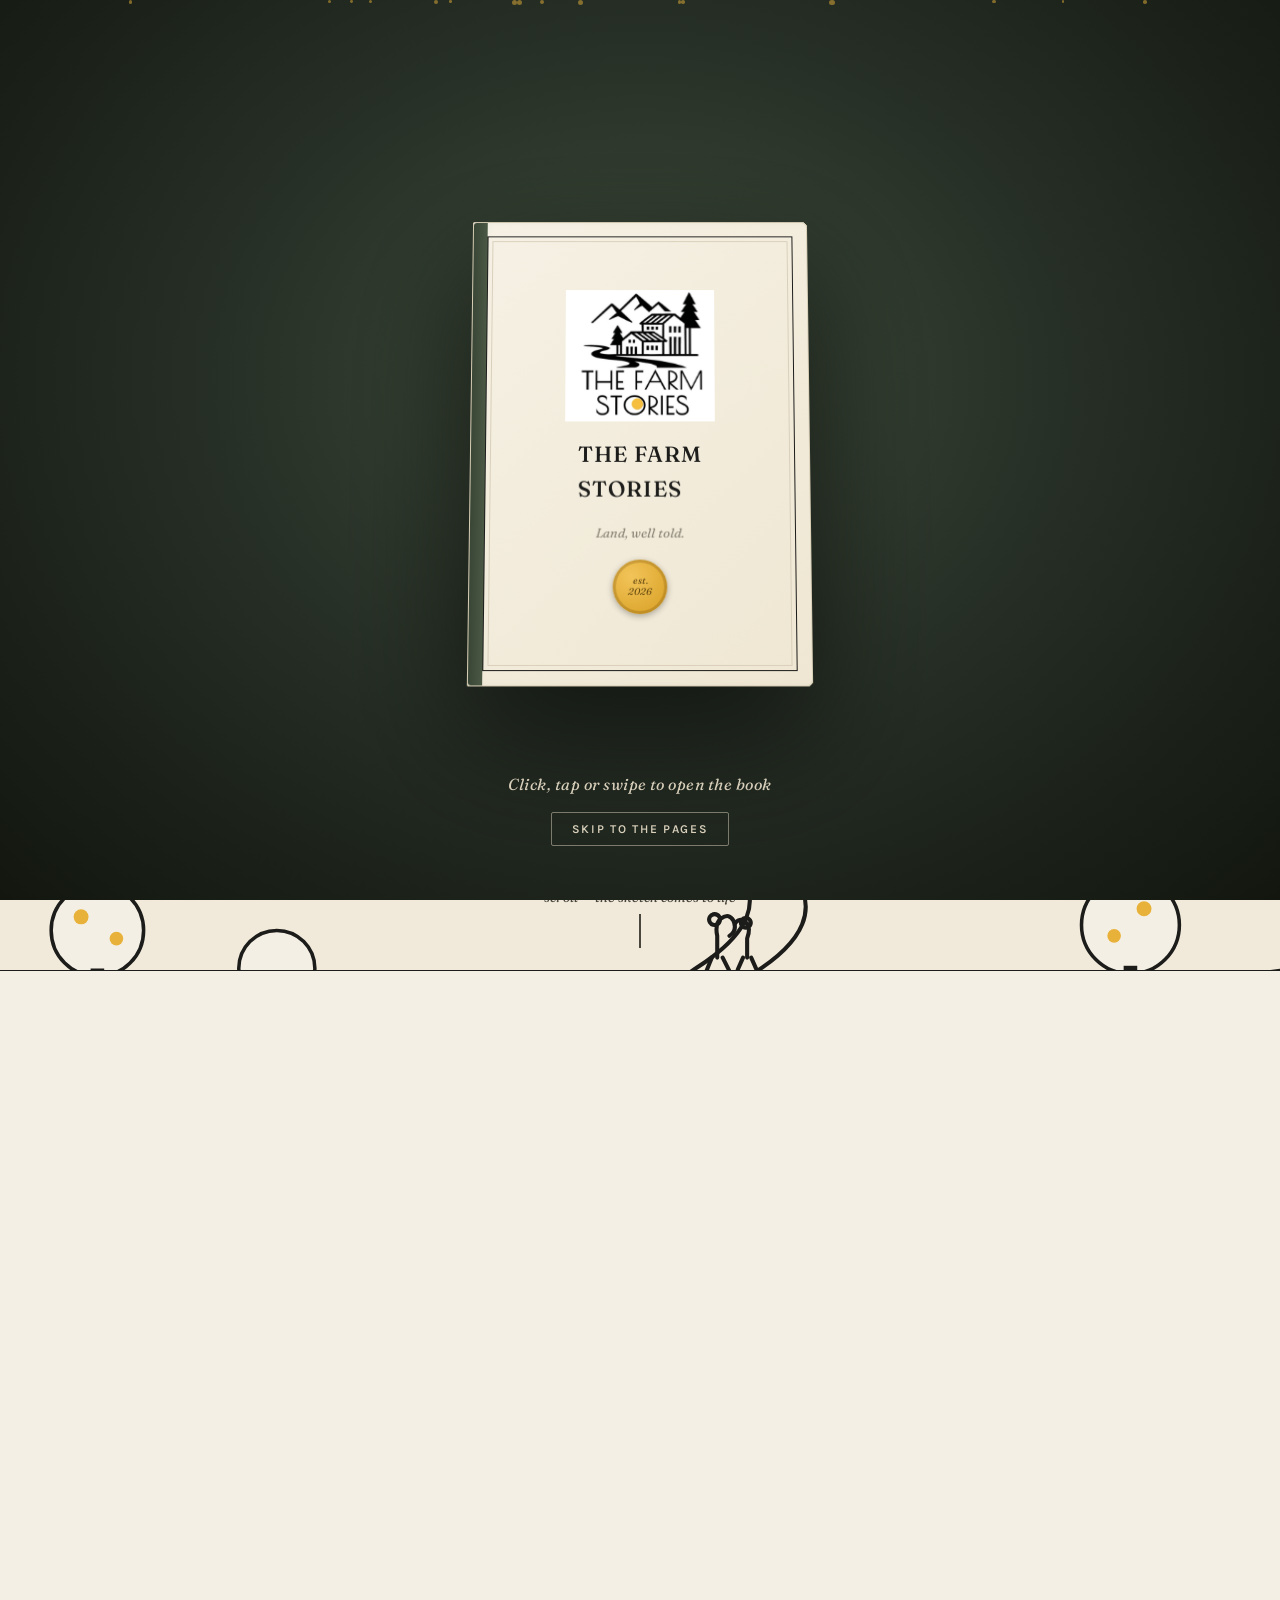
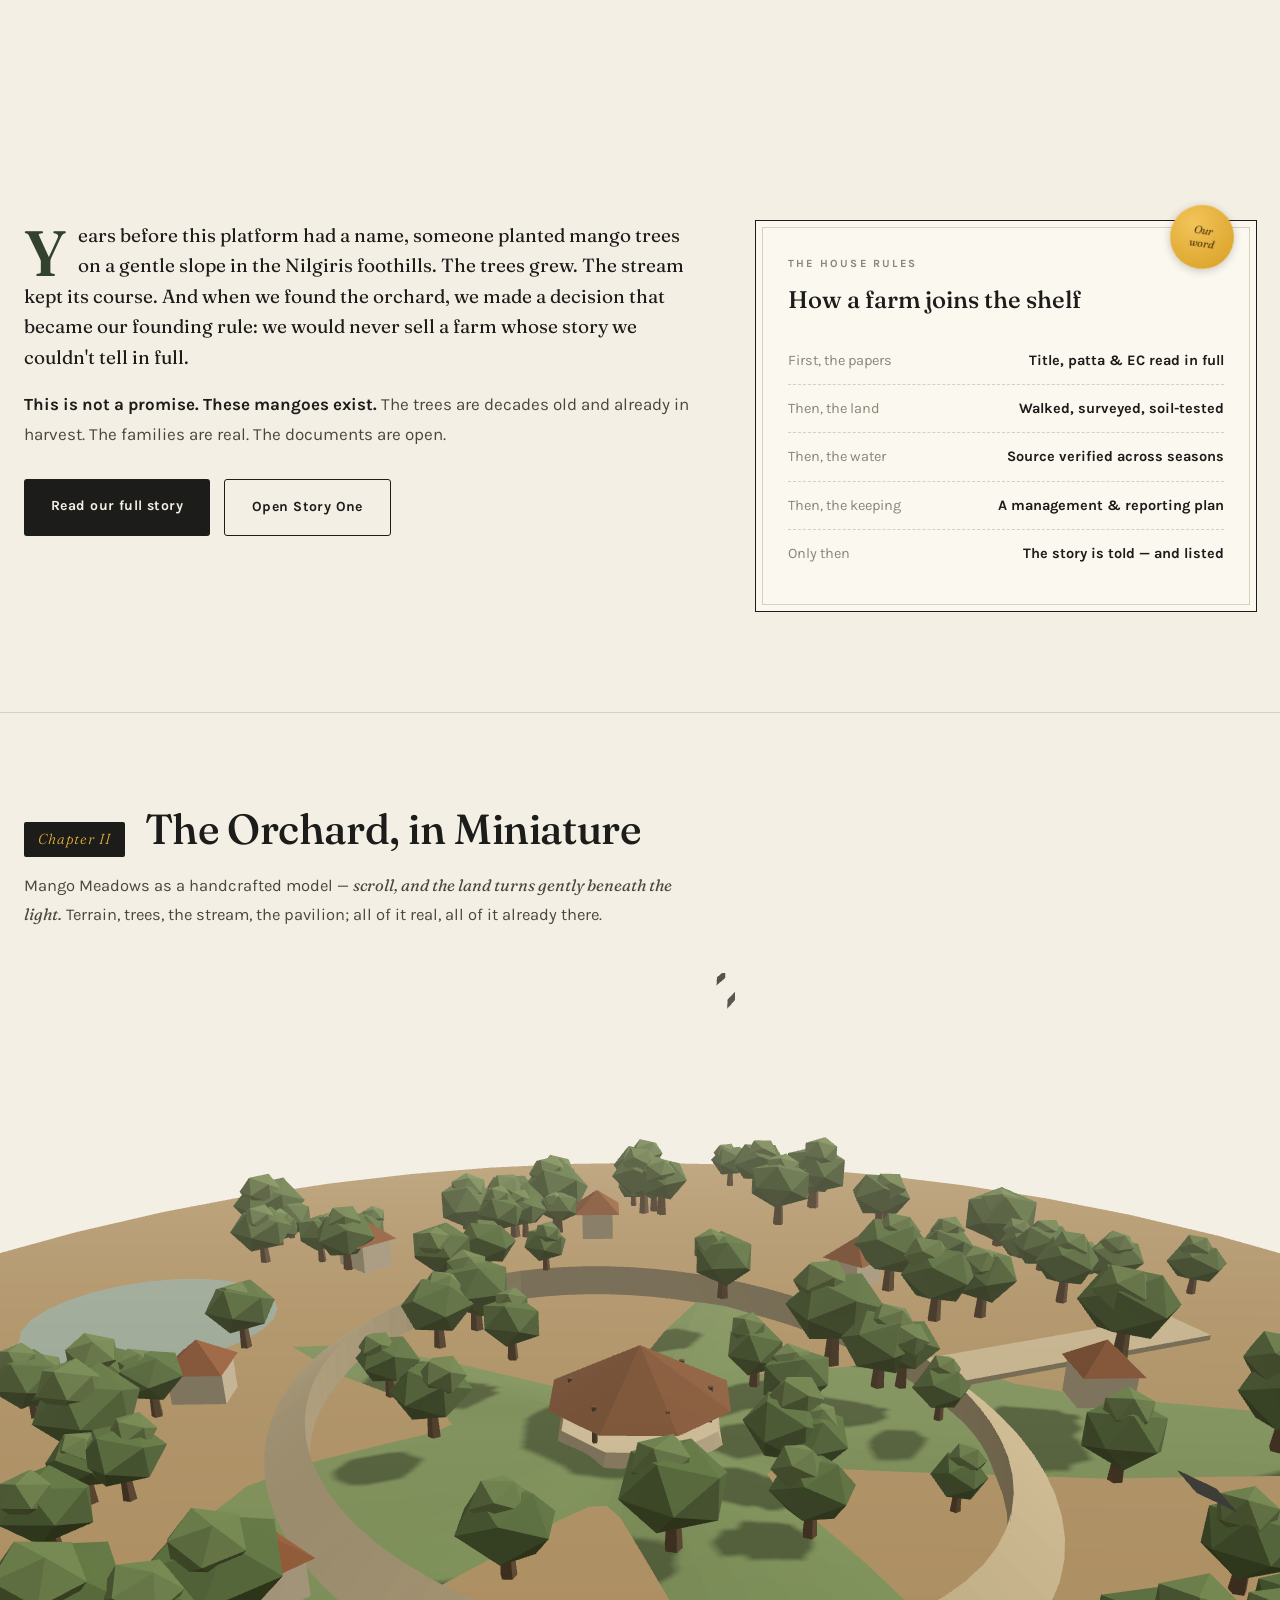
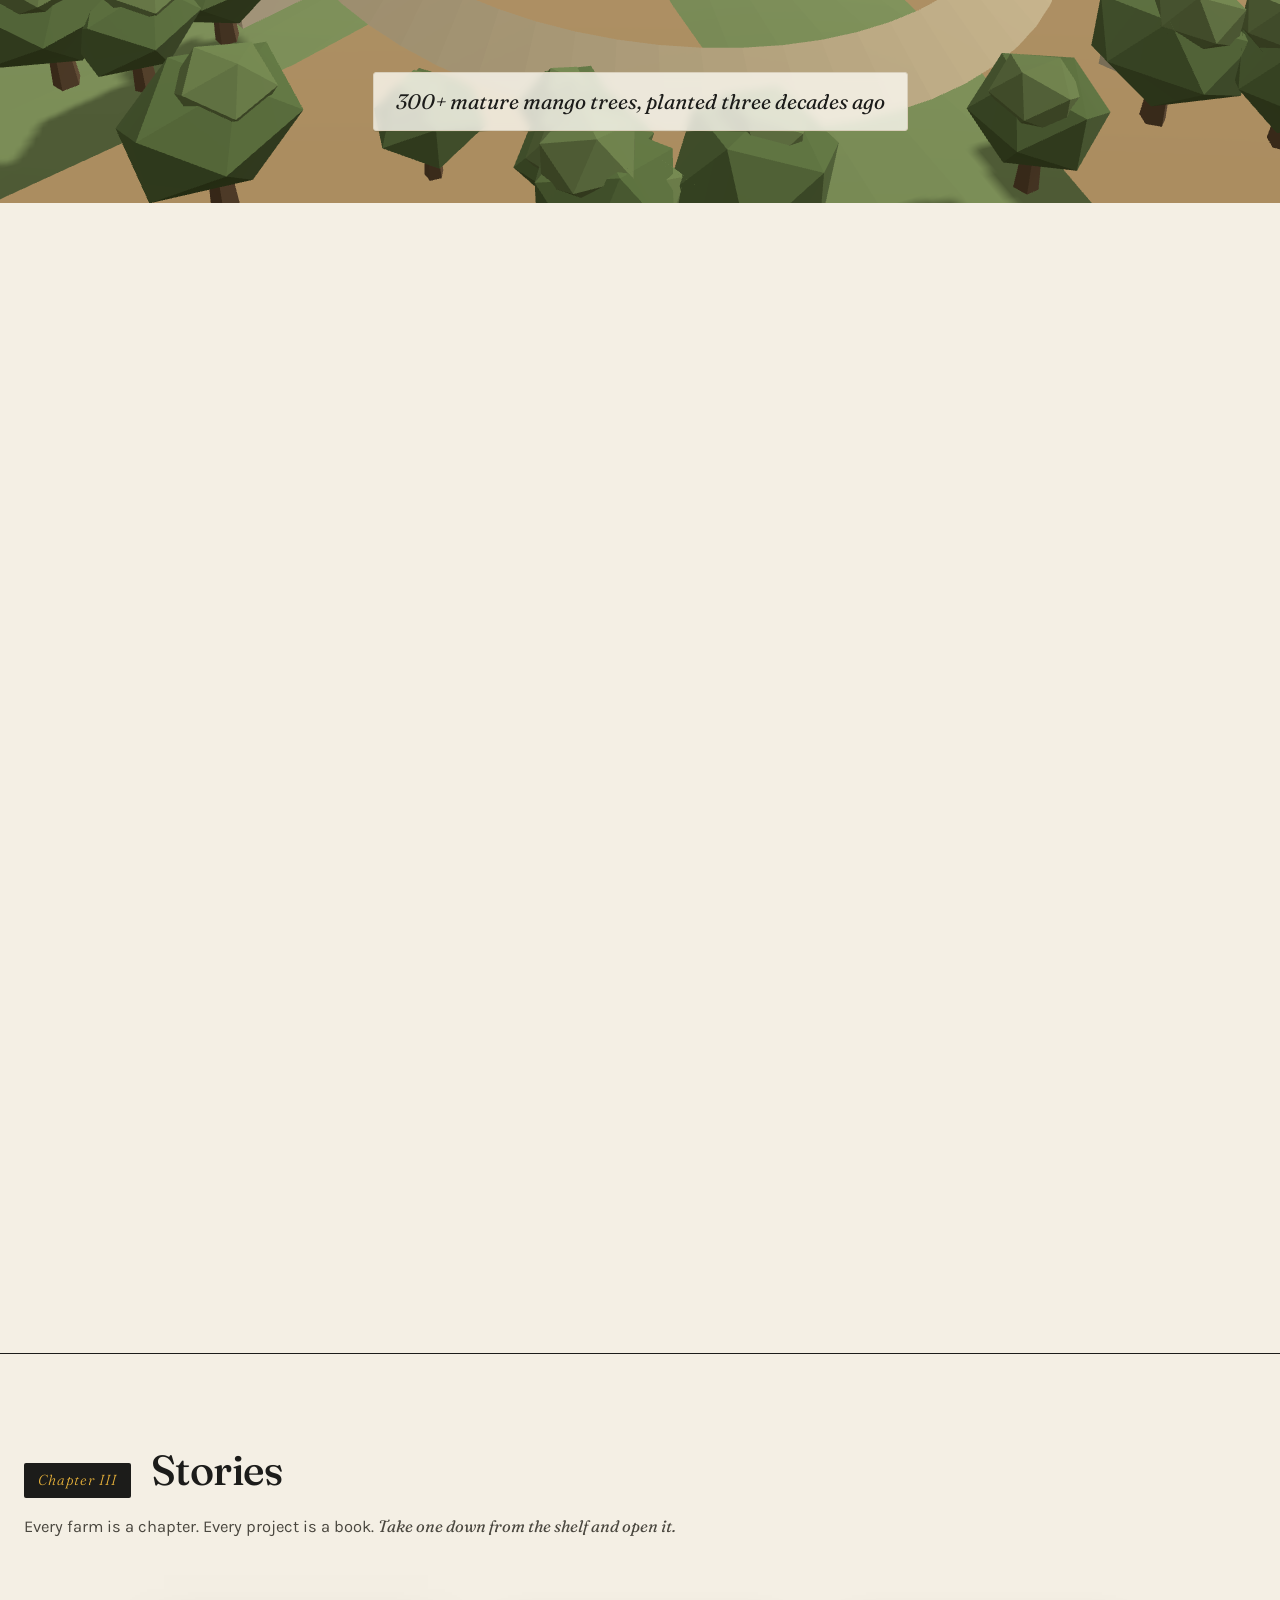
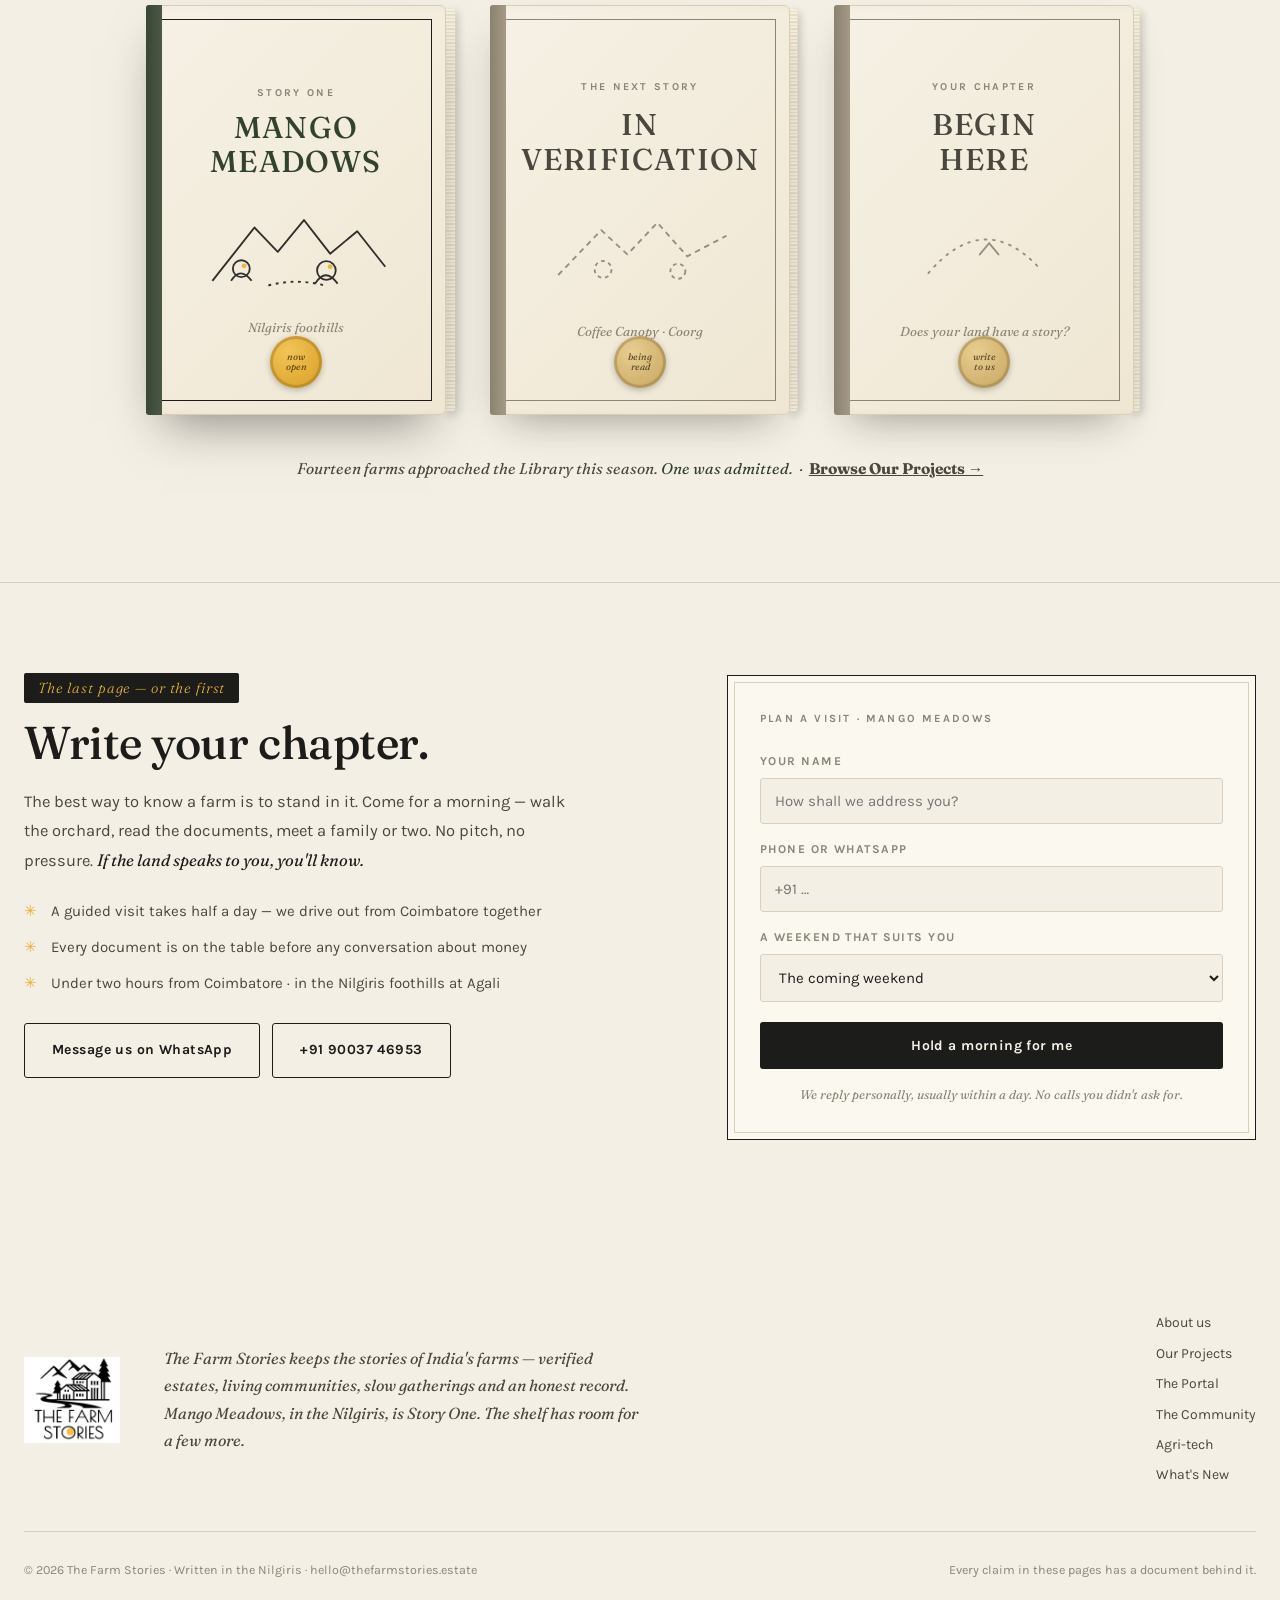
==== commit b52911ec: "Split site into six pages, add project portal, smooth hero, remove leaves - Six tabs as separate pag" ====
--- a/index.html
+++ b/index.html
@@ -8,11 +8,11 @@
 <meta property="og:title" content="The Farm Stories — Land, well told.">
 <meta property="og:description" content="A living storybook of verified farms. Story One: Mango Meadows, Nilgiris foothills.">
 <meta name="theme-color" content="#F4EFE4">
-<link rel="icon" type="image/png" href="assets/logo.png">
+<link rel="icon" type="image/png" href="/assets/logo.png">
 <link rel="preconnect" href="https://fonts.googleapis.com">
 <link rel="preconnect" href="https://fonts.gstatic.com" crossorigin>
 <link href="https://fonts.googleapis.com/css2?family=Fraunces:ital,opsz,wght@0,9..144,300;0,9..144,400;0,9..144,500;0,9..144,600;1,9..144,300;1,9..144,400;1,9..144,500&family=Karla:ital,wght@0,300;0,400;0,500;0,600;0,700;1,400&display=swap" rel="stylesheet">
-<link rel="stylesheet" href="css/main.css">
+<link rel="stylesheet" href="/css/main.css">
 </head>
 <body class="locked">
 
@@ -22,16 +22,12 @@
   <div class="stage">
     <div class="tome" id="tome" tabindex="0" role="button" aria-label="Open the book — click or swipe to turn the pages">
       <div class="tome-back"></div>
-
-      <!-- last visible page under all leaves -->
       <div class="tome-page base-page">
         <div class="page-face recto">
           <p class="pg-kicker">and so the story begins…</p>
           <div class="pg-orn">❦</div>
         </div>
       </div>
-
-      <!-- leaf 3 -->
       <div class="tome-page leaf" data-leaf="3">
         <div class="page-face recto">
           <p class="pg-kicker">Chapter I</p>
@@ -43,8 +39,6 @@
           <p class="pg-body pg-quote">“Good land, told well, lasts generations.”</p>
         </div>
       </div>
-
-      <!-- leaf 2 -->
       <div class="tome-page leaf" data-leaf="2">
         <div class="page-face recto">
           <p class="pg-kicker">A note to the reader</p>
@@ -56,8 +50,6 @@
           <div class="pg-orn">✳</div>
         </div>
       </div>
-
-      <!-- leaf 1 : title page -->
       <div class="tome-page leaf" data-leaf="1">
         <div class="page-face recto">
           <p class="pg-kicker">The Farm Stories presents</p>
@@ -68,12 +60,10 @@
           <div class="pg-orn">❦</div>
         </div>
       </div>
-
-      <!-- cover -->
       <div class="tome-cover" data-leaf="0">
         <div class="page-face cover-front">
           <span class="spine-edge"></span>
-          <img class="cover-logo-img" src="assets/logo.png" alt="">
+          <img class="cover-logo-img" src="/assets/logo.png" alt="">
           <div class="cover-title">The Farm<br>Stories</div>
           <div class="cover-sub">Land, well told.</div>
           <div class="cover-seal">est.<br>2026</div>
@@ -88,8 +78,6 @@
   </div>
 </div>
 
-<!-- ambient leaves / pollen -->
-<canvas id="ambient" aria-hidden="true"></canvas>
 <div id="cursorGlow" aria-hidden="true"></div>
 
 <!-- marginal stream signature -->
@@ -102,17 +90,17 @@
 <!-- ═══════════ NAV ═══════════ -->
 <header>
   <div class="nav-inner">
-    <a class="brand" href="#top" aria-label="The Farm Stories — home">
-      <img src="assets/logo.png" alt="The Farm Stories logo">
+    <a class="brand" href="/" aria-label="The Farm Stories — home">
+      <img src="/assets/logo.png" alt="The Farm Stories logo">
       <span><span class="brand-name">The Farm Stories</span><br><span class="brand-tag">Keepers of farm stories</span></span>
     </a>
-    <nav class="chapters" aria-label="Chapters">
-      <a href="#beginning"  data-chapter="beginning">The Beginning</a>
-      <a href="#stories"    data-chapter="stories">Stories</a>
-      <a href="#orchard"    data-chapter="orchard">The Orchard</a>
-      <a href="#library"    data-chapter="library">The Library</a>
-      <a href="#gatherings" data-chapter="gatherings">Gatherings</a>
-      <a href="#journal"    data-chapter="journal">The Journal</a>
+    <nav class="chapters" aria-label="Pages">
+      <a href="/about">About us</a>
+      <a href="/projects">Our Projects</a>
+      <a href="/portal">The Portal</a>
+      <a href="/community">The Community</a>
+      <a href="/agritech">Agri-tech</a>
+      <a href="/whats-new">What's New</a>
     </nav>
     <a class="nav-cta" href="#chapter">Write Your Chapter</a>
   </div>
@@ -127,7 +115,7 @@
 
       <!-- reality layer : video + photograph -->
       <div class="hero-real" id="heroReal" aria-hidden="true">
-        <img src="https://images.unsplash.com/photo-1500382017468-9049fed747ef?w=1800&q=80" alt="" loading="eager" fetchpriority="high">
+        <img src="https://images.unsplash.com/photo-1500382017468-9049fed747ef?w=1800&q=80" alt="" loading="lazy" decoding="async">
         <video id="heroVideo" muted loop playsinline preload="none"
           poster="https://images.unsplash.com/photo-1500382017468-9049fed747ef?w=1800&q=80">
           <source data-src="https://videos.pexels.com/video-files/2758322/2758322-uhd_2560_1440_30fps.mp4" type="video/mp4">
@@ -208,8 +196,8 @@
         <h1 id="heroTitle">Every farm has a story.<br><em>We keep them.</em></h1>
         <p class="hero-sub">Verified farms, living communities and seasonal retreats — every estate documented like a book, and nothing listed until its story checks out.</p>
         <div class="hero-actions">
-          <a class="btn btn-ink" href="#stories" data-cta="hero-read">Read Story One</a>
-          <a class="btn btn-ghost" href="#library" data-cta="hero-library">Open the Library</a>
+          <a class="btn btn-ink" href="/projects" data-cta="hero-read">Read Story One</a>
+          <a class="btn btn-ghost" href="/portal" data-cta="hero-portal">Open the Portal</a>
         </div>
       </div>
       <div class="scroll-cue">scroll — the sketch comes to life</div>
@@ -224,18 +212,17 @@
     <span><i>✓</i> Boutique by design — 26 families, never more</span>
   </div>
 
-  <!-- ═══════════ CHAPTER I · THE BEGINNING ═══════════ -->
+  <!-- ═══════════ THE BEGINNING (teaser) ═══════════ -->
   <section class="chapter page" id="beginning">
     <div class="chapter-head reveal"><span class="chapter-no">Chapter I</span><h2 class="split">The Beginning</h2></div>
     <p class="chapter-intro reveal">Why we keep farms the way libraries keep first editions — <em>slowly, honestly and for good.</em></p>
     <div class="story-one">
       <div class="story-narrative reveal">
         <p class="opener dropcap">Years before this platform had a name, someone planted mango trees on a gentle slope in the Nilgiris foothills. The trees grew. The stream kept its course. And when we found the orchard, we made a decision that became our founding rule: we would never sell a farm whose story we couldn't tell in full.</p>
-        <p>The managed farmland category is full of promises — renders of orchards that don't exist yet, communities that never gather, reports that stop arriving after registration. We decided to be the opposite of that. <strong>This is not a promise. These mangoes exist.</strong> The trees are decades old and already in harvest. The families are real. The documents are open.</p>
-        <p>We would rather lose a sale than lose your trust. That single sentence is our entire business plan.</p>
+        <p><strong>This is not a promise. These mangoes exist.</strong> The trees are decades old and already in harvest. The families are real. The documents are open.</p>
         <div class="story-actions">
-          <a class="btn btn-ink" href="#stories">Read Story One</a>
-          <a class="btn btn-ghost" href="#gatherings">Meet us at the farm</a>
+          <a class="btn btn-ink" href="/about">Read our full story</a>
+          <a class="btn btn-ghost" href="/projects">Open Story One</a>
         </div>
       </div>
       <aside class="story-card tilt reveal" aria-label="Our founding standard">
@@ -253,14 +240,31 @@
     </div>
   </section>
 
-  <!-- ═══════════ CHAPTER II · STORIES (the shelf) ═══════════ -->
+  <!-- ═══════════ THE MINIATURE ORCHARD (3D) ═══════════ -->
+  <section class="chapter orchard-chapter" id="orchard">
+    <div class="page">
+      <div class="chapter-head reveal"><span class="chapter-no">Chapter II</span><h2 class="split">The Orchard, in Miniature</h2></div>
+      <p class="chapter-intro reveal">Mango Meadows as a handcrafted model — <em>scroll, and the land turns gently beneath the light.</em> Terrain, trees, the stream, the pavilion; all of it real, all of it already there.</p>
+    </div>
+    <div class="orchard-stage" id="orchardStage">
+      <canvas id="orchardCanvas" aria-label="A slowly rotating miniature model of the Mango Meadows orchard"></canvas>
+      <div class="orchard-captions" aria-hidden="true">
+        <p class="ocap" data-at="0">300+ mature mango trees, planted three decades ago</p>
+        <p class="ocap" data-at="1">A stream keeps the western boundary green all year</p>
+        <p class="ocap" data-at="2">The pavilion — one table, open sky, harvest evenings</p>
+        <p class="ocap" data-at="3">26 homesteads, folded quietly between the trees</p>
+      </div>
+      <noscript><p style="text-align:center;padding:40px">Enable JavaScript to walk through the miniature orchard.</p></noscript>
+    </div>
+  </section>
+
+  <!-- ═══════════ THE SHELF (teaser → /projects) ═══════════ -->
   <section class="chapter page" id="stories">
-    <div class="chapter-head reveal"><span class="chapter-no">Chapter II</span><h2 class="split">Stories</h2></div>
+    <div class="chapter-head reveal"><span class="chapter-no">Chapter III</span><h2 class="split">Stories</h2></div>
     <p class="chapter-intro reveal">Every farm is a chapter. Every project is a book. <em>Take one down from the shelf and open it.</em></p>
 
     <div class="bookshelf reveal" id="bookshelf">
-      <!-- Story One — openable hardbound -->
-      <button class="shelf-book story-live" id="openStoryOne" aria-label="Open the book — Mango Meadows, Story One" aria-haspopup="dialog">
+      <button class="shelf-book story-live" id="openStoryOne" aria-label="Open the book — Mango Meadows, Story One">
         <span class="sb-spine"></span>
         <span class="sb-cover">
           <span class="sb-kicker">Story One</span>
@@ -279,7 +283,6 @@
         <span class="sb-pages" aria-hidden="true"></span>
       </button>
 
-      <!-- Story Two -->
       <div class="shelf-book story-soon" tabindex="0" aria-label="Story Two — in verification">
         <span class="sb-spine"></span>
         <span class="sb-cover">
@@ -291,13 +294,12 @@
               <circle cx="60" cy="86" r="9" stroke-dasharray="4 4"/><circle cx="140" cy="88" r="8" stroke-dasharray="4 4"/>
             </g></svg>
           </span>
-          <span class="sb-place">A coffee estate · Coorg</span>
+          <span class="sb-place">Coffee Canopy · Coorg</span>
           <span class="sb-seal soon">being<br>read</span>
         </span>
         <span class="sb-pages" aria-hidden="true"></span>
       </div>
 
-      <!-- Story Three -->
       <div class="shelf-book story-soon" tabindex="0" aria-label="Your chapter — begin here">
         <span class="sb-spine"></span>
         <span class="sb-cover">
@@ -315,258 +317,7 @@
         <span class="sb-pages" aria-hidden="true"></span>
       </div>
     </div>
-    <p class="shelf-note reveal">Fourteen farms approached the Library this season. <em>One was admitted.</em></p>
-  </section>
-
-  <!-- ═══════════ CHAPTER III · THE MINIATURE ORCHARD (3D) ═══════════ -->
-  <section class="chapter orchard-chapter" id="orchard">
-    <div class="page">
-      <div class="chapter-head reveal"><span class="chapter-no">Chapter III</span><h2 class="split">The Orchard, in Miniature</h2></div>
-      <p class="chapter-intro reveal">Mango Meadows as a handcrafted model — <em>scroll, and the land turns gently beneath the light.</em> Terrain, trees, the stream, the pavilion; all of it real, all of it already there.</p>
-    </div>
-    <div class="orchard-stage" id="orchardStage">
-      <canvas id="orchardCanvas" aria-label="A slowly rotating miniature model of the Mango Meadows orchard"></canvas>
-      <div class="orchard-captions" aria-hidden="true">
-        <p class="ocap" data-at="0">300+ mature mango trees, planted three decades ago</p>
-        <p class="ocap" data-at="1">A stream keeps the western boundary green all year</p>
-        <p class="ocap" data-at="2">The pavilion — one table, open sky, harvest evenings</p>
-        <p class="ocap" data-at="3">26 homesteads, folded quietly between the trees</p>
-      </div>
-      <noscript><p style="text-align:center;padding:40px">Enable JavaScript to walk through the miniature orchard.</p></noscript>
-    </div>
-  </section>
-
-  <!-- ═══════════ CHAPTER IV · THE LIBRARY / PLOT EXPLORER ═══════════ -->
-  <section class="chapter page" id="library">
-    <div class="chapter-head reveal"><span class="chapter-no">Chapter IV</span><h2 class="split">The Library of Plots</h2></div>
-    <p class="chapter-intro reveal">The Mango Meadows masterplan, drawn like the endpaper map of a novel — <em>every plot a page you can hold.</em> Zoom, wander, compare, and mark the ones that speak to you.</p>
-
-    <div class="explorer reveal">
-      <div class="explorer-toolbar" role="toolbar" aria-label="Plot explorer controls">
-        <div class="fgroup"><span class="flabel">Status</span>
-          <div class="fbtns" data-pfilter="status">
-            <button class="fbtn on" data-v="all">All</button>
-            <button class="fbtn" data-v="available">Available</button>
-            <button class="fbtn" data-v="reserved">Reserved</button>
-            <button class="fbtn" data-v="sold">Taken</button>
-          </div>
-        </div>
-        <div class="fgroup"><span class="flabel">Size</span>
-          <div class="fbtns" data-pfilter="size">
-            <button class="fbtn on" data-v="all">All</button>
-            <button class="fbtn" data-v="s">20–23 c</button>
-            <button class="fbtn" data-v="m">24–27 c</button>
-            <button class="fbtn" data-v="l">28–30 c</button>
-          </div>
-        </div>
-        <div class="fgroup"><span class="flabel">Character</span>
-          <div class="fbtns" data-pfilter="trait">
-            <button class="fbtn on" data-v="all">All</button>
-            <button class="fbtn" data-v="corner">Corner</button>
-            <button class="fbtn" data-v="stream">By the stream</button>
-            <button class="fbtn" data-v="view">Valley view</button>
-            <button class="fbtn" data-v="grove">Old grove</button>
-          </div>
-        </div>
-        <div class="fgroup"><span class="flabel">Lens</span>
-          <div class="fbtns">
-            <button class="fbtn" id="sunToggle" aria-pressed="false">☀ Sun path</button>
-            <button class="fbtn" id="viewToggle" aria-pressed="false">🛰 Terrain</button>
-          </div>
-        </div>
-      </div>
-
-      <div class="explorer-body">
-        <div class="plan-wrap" id="planWrap">
-          <svg id="planSvg" viewBox="0 0 1000 720" role="img" aria-label="Interactive masterplan of the 26 plots at Mango Meadows"></svg>
-          <div class="plan-tip" id="planTip" role="status"></div>
-          <div class="plan-zoom" aria-hidden="false">
-            <button id="zoomIn" aria-label="Zoom in">+</button>
-            <button id="zoomOut" aria-label="Zoom out">−</button>
-            <button id="zoomReset" aria-label="Reset view">⌂</button>
-          </div>
-          <p class="plan-hint">drag to wander · scroll or pinch to lean closer</p>
-          <div class="plan-legend">
-            <span><i class="lg av"></i>Available</span>
-            <span><i class="lg rs"></i>Reserved</span>
-            <span><i class="lg sd"></i>Taken</span>
-            <span><i class="lg bm"></i>Bookmarked</span>
-          </div>
-        </div>
-
-        <aside class="plot-panel" id="plotPanel" aria-live="polite">
-          <div class="pp-empty" id="ppEmpty">
-            <div class="pg-orn">❦</div>
-            <p class="results-note" id="planNote">All 26 plots on the map.</p>
-            <p class="pp-whisper">Touch a plot on the map to read its page — its trees, its light, its distance from the stream.</p>
-            <p class="pp-scarcity" id="scarcityNote"></p>
-          </div>
-          <div class="pp-detail" id="ppDetail" hidden></div>
-          <div class="pp-compare" id="ppCompare" hidden></div>
-        </aside>
-      </div>
-    </div>
-  </section>
-
-  <!-- ═══════════ CHAPTER V · GATHERINGS ═══════════ -->
-  <section class="chapter page" id="gatherings">
-    <div class="chapter-head reveal"><span class="chapter-no">Chapter V</span><h2 class="split">The Gatherings</h2></div>
-    <p class="chapter-intro reveal">Farm life is better entered together — tables under trees, harvest mornings, slow weekends. <em>Tap a gathering to hold a place.</em></p>
-    <div class="gatherings">
-      <div class="gather-copy reveal">
-        <p>Before anyone owns a farm with us, we'd rather they sit at one of our tables. Walk the orchard at first light. Press oil, pick fruit, do nothing at all. The community is not something we advertise — it's something you meet.</p>
-        <p class="pull">“You don't visit a farm. You enter its story — and some people simply decide to stay in it.”</p>
-        <p>Gatherings are small and unhurried. Every one of them is written into the farm's book afterwards.</p>
-      </div>
-      <ul class="events reveal" aria-label="Upcoming gatherings">
-        <li class="event" data-rsvp><div class="date"><div class="d">18</div><div class="m">Jul</div></div>
-          <div class="info"><h4>Monsoon Planting Morning</h4><p>Mango Meadows, Agali · saplings, first rain &amp; a long lunch</p></div>
-          <span class="spots">Few places left</span></li>
-        <li class="event" data-rsvp><div class="date"><div class="d">09</div><div class="m">Aug</div></div>
-          <div class="info"><h4>Full-Moon Supper Under the Trees</h4><p>Mango Meadows, Agali · one table, open sky, local kitchen</p></div>
-          <span class="spots">By invitation</span></li>
-        <li class="event" data-rsvp><div class="date"><div class="d">14</div><div class="m">Sep</div></div>
-          <div class="info"><h4>The Slow Weekend</h4><p>Two days, no itinerary · verandah, orchard walks &amp; the farm's book</p></div>
-          <span class="spots">Waitlist open</span></li>
-        <li class="event past"><div class="date"><div class="d">07</div><div class="m">Jun</div></div>
-          <div class="info"><h4>First Harvest Weekend</h4><p>Mango Meadows, Agali · the season's first picking, now in the record</p></div>
-          <span class="spots">Chapter closed</span></li>
-      </ul>
-    </div>
-  </section>
-
-  <!-- ═══════════ CHAPTER VI · MY FARM JOURNAL ═══════════ -->
-  <section class="chapter page" id="diary">
-    <div class="chapter-head reveal"><span class="chapter-no">Chapter VI</span><h2 class="split">My Farm Journal</h2></div>
-    <p class="chapter-intro reveal">Owners don't get dashboards. They get a journal — <em>drone flights, harvest counts, the agronomist's notes and every invoice, written into one record you can open from anywhere.</em></p>
-
-    <div class="journal-spread reveal" id="journalSpread">
-      <div class="js-tabs" role="tablist" aria-label="Journal sections">
-        <button class="js-tab on" role="tab" aria-selected="true" data-jpage="timeline">Timeline</button>
-        <button class="js-tab" role="tab" aria-selected="false" data-jpage="report">Monthly report</button>
-        <button class="js-tab" role="tab" aria-selected="false" data-jpage="harvest">Harvest</button>
-        <button class="js-tab" role="tab" aria-selected="false" data-jpage="papers">Papers</button>
-      </div>
-      <div class="js-book">
-        <div class="js-page on" data-jpage="timeline">
-          <p class="bookplate">Mango Meadows · plot 07 · a sample page</p>
-          <ul class="jtimeline">
-            <li><span class="jt-when">12 Apr</span><span class="jt-what">First bloom. Lush canopy and a soft summer wind.</span></li>
-            <li><span class="jt-when">03 Jun</span><span class="jt-what">Fruit set strong. The bees are happy.</span></li>
-            <li><span class="jt-when">21 Jul</span><span class="jt-what">Early pick for the village. Shared with the team.</span></li>
-            <li><span class="jt-when">18 Aug</span><span class="jt-what">Main harvest. The trees are generous this season.</span></li>
-          </ul>
-          <p class="jfoot">“Good land, told well, lasts generations.”</p>
-        </div>
-        <div class="js-page" data-jpage="report">
-          <p class="bookplate">June, at the orchard</p>
-          <div class="diary-entry"><span class="t">Rainfall</span><span class="v"><span class="count" data-to="184">0</span> mm</span></div>
-          <div class="diary-entry"><span class="t">Soil moisture, Block A</span><span class="v"><span class="count" data-to="67">0</span>%</span></div>
-          <div class="diary-entry"><span class="t">Trees in fruit</span><span class="v"><span class="count" data-to="92">0</span>%</span></div>
-          <div class="diary-entry"><span class="t">Drone flight</span><span class="v">12 June · filed</span></div>
-          <div class="diary-entry"><span class="t">Maintenance</span><span class="v">Fencing walk-through · done</span></div>
-          <div class="diary-entry"><span class="t">Agronomist's note</span><span class="v typeline" id="typeline"></span></div>
-        </div>
-        <div class="js-page" data-jpage="harvest">
-          <p class="bookplate">The season, in crates</p>
-          <div class="hbars">
-            <div class="hbar"><span>Apr</span><i style="--h:18%"></i></div>
-            <div class="hbar"><span>May</span><i style="--h:42%"></i></div>
-            <div class="hbar"><span>Jun</span><i style="--h:70%"></i></div>
-            <div class="hbar"><span>Jul</span><i style="--h:88%"></i></div>
-            <div class="hbar"><span>Aug</span><i style="--h:100%"></i></div>
-          </div>
-          <p class="jfoot">Every crate counted, every kilogram in the record — and the first pick always goes to the village.</p>
-        </div>
-        <div class="js-page" data-jpage="papers">
-          <p class="bookplate">The documents drawer</p>
-          <ul class="jdocs">
-            <li><span>Patta &amp; chitta</span><em>verified · on file</em></li>
-            <li><span>Encumbrance certificate</span><em>30 years · clean</em></li>
-            <li><span>Registered layout</span><em>approved</em></li>
-            <li><span>Sale deed template</span><em>CA-reviewed</em></li>
-            <li><span>Monthly maintenance invoices</span><em>itemised</em></li>
-          </ul>
-          <p class="jfoot">Every claim on these pages has a document behind it. Ask, and it's yours to read.</p>
-        </div>
-        <span class="stamp">A preview</span>
-      </div>
-    </div>
-  </section>
-
-  <!-- ═══════════ ANOTHER CHAPTER · COMMUNITY + AGRI-TECH ═══════════ -->
-  <section class="chapter" id="coming">
-    <div class="coming-panels">
-      <div class="coming-panel reveal" id="communitySoon">
-        <div class="cp-art" aria-hidden="true">
-          <svg viewBox="0 0 300 150"><g stroke="#F0E9D8" stroke-width="2" fill="none" stroke-linecap="round">
-            <circle cx="150" cy="66" r="30"/><path d="M132,100 q18,16 36,0"/>
-            <path d="M70,120 q40,-26 80,-8 M230,120 q-40,-26 -80,-8" opacity=".5"/>
-            <path d="M143,58 a4,4 0 1,1 .1,0 M160,58 a4,4 0 1,1 .1,0" fill="#F0E9D8"/>
-          </g><circle cx="150" cy="30" r="7" fill="#E8B23A"/></svg>
-        </div>
-        <p class="cp-kicker">The Community</p>
-        <h3>Another chapter<br><em>is being written.</em></h3>
-        <p class="cp-body">The families' circle — photographs from the verandah, harvest counts and the occasional recipe. Owners and invited guests only.</p>
-        <form class="notify" data-notify>
-          <label class="sr-only" for="nc-email">Email address</label>
-          <input id="nc-email" type="email" required placeholder="Your email — we'll write when it opens">
-          <button type="submit" class="btn btn-gold">Notify me</button>
-        </form>
-      </div>
-      <div class="coming-panel alt reveal" id="agritechSoon">
-        <div class="cp-art" aria-hidden="true">
-          <svg viewBox="0 0 300 150"><g stroke="#F0E9D8" stroke-width="2" fill="none" stroke-linecap="round">
-            <path d="M150,120 l0,-44 M150,76 q-16,-8 -14,-26 q18,-2 22,14 M150,90 q16,-8 14,-24 q-18,-2 -20,12"/>
-            <path d="M92,120 l116,0" opacity=".5"/>
-            <circle cx="150" cy="40" r="4" fill="#E8B23A" stroke="none"/>
-            <path d="M120,44 q30,-24 60,0" stroke-dasharray="2 6"/>
-          </g></svg>
-        </div>
-        <p class="cp-kicker">The Farm Diary · Agri-tech</p>
-        <h3>The instruments<br><em>are being planted.</em></h3>
-        <p class="cp-body">Soil and water sensors, satellite passes and drone documentation — the old farm diary, kept with better instruments. Arriving first at Mango Meadows.</p>
-        <form class="notify" data-notify>
-          <label class="sr-only" for="na-email">Email address</label>
-          <input id="na-email" type="email" required placeholder="Your email — we'll write when it opens">
-          <button type="submit" class="btn btn-gold">Notify me</button>
-        </form>
-      </div>
-    </div>
-  </section>
-
-  <!-- ═══════════ CHAPTER VII · THE JOURNAL ═══════════ -->
-  <section class="chapter page" id="journal">
-    <div class="chapter-head reveal"><span class="chapter-no">Chapter VII</span><h2 class="split">The Journal</h2></div>
-    <p class="chapter-intro reveal">The latest pages — <em>what's growing, what's gathering, and what's being written about us.</em></p>
-    <div class="ticker reveal" aria-hidden="true">
-      <span class="ticker-label">This week</span>
-      <div class="ticker-view"><div class="ticker-track" id="tickerTrack">
-        <span>Story No. 002 enters verification — a Coorg coffee estate</span>
-        <span>184 mm of June rain at Mango Meadows, all in the record</span>
-        <span>Monsoon Planting Morning · 18 July · a few places left</span>
-        <span>The Farm Diary arrives first at Mango Meadows this year</span>
-        <span>Fourteen farms approached the Library this season · one admitted</span>
-      </div></div>
-    </div>
-    <div class="journal-feed">
-      <article class="clip reveal"><div class="meta"><span class="tag new">New chapter</span><span class="when">This week</span></div>
-        <h4>Story No. 002 enters verification</h4>
-        <p>A third-generation coffee estate in Coorg has approached the Library. Our readers are on the slopes; papers first, poetry later.</p>
-        <a href="#stories">See the shelf</a></article>
-      <article class="clip reveal"><div class="meta"><span class="tag">Farm update</span><span class="when">June</span></div>
-        <h4>The first harvest is in the record</h4>
-        <p>Mango Meadows completed its first owner-season picking. Crates counted, families fed, and page 14 added to the estate book.</p>
-        <a href="#diary">Open the journal</a></article>
-      <article class="clip reveal"><div class="meta"><span class="tag">Gathering</span><span class="when">July</span></div>
-        <h4>Monsoon planting — a few places left</h4>
-        <p>Saplings go into the ground on the 18th, first rain permitting. A long lunch follows, as it should.</p>
-        <a href="#gatherings">Request a place</a></article>
-      <article class="clip reveal"><div class="meta"><span class="tag press">Press</span><span class="when">June</span></div>
-        <h4>“The farmland platform that reads before it lists”</h4>
-        <p>A note on our verification standard — why fourteen farms approached us this season, and why only one was admitted.</p>
-        <a href="#beginning">Our standard</a></article>
-    </div>
+    <p class="shelf-note reveal">Fourteen farms approached the Library this season. <em>One was admitted.</em> &nbsp;·&nbsp; <a href="/projects" style="font-style:normal;font-weight:700">Browse Our Projects →</a></p>
   </section>
 
   <!-- ═══════════ WRITE YOUR CHAPTER ═══════════ -->
@@ -606,14 +357,15 @@
 
 <footer class="page">
   <div class="colophon">
-    <img src="assets/logo.png" alt="The Farm Stories emblem">
+    <img src="/assets/logo.png" alt="The Farm Stories emblem" loading="lazy" decoding="async">
     <p class="colophon-text">The Farm Stories keeps the stories of India's farms — verified estates, living communities, slow gatherings and an honest record. Mango Meadows, in the Nilgiris, is Story One. The shelf has room for a few more.</p>
     <nav class="colophon-links" aria-label="Footer">
-      <a href="#beginning">The Beginning</a>
-      <a href="#stories">Stories</a>
-      <a href="#library">The Library</a>
-      <a href="#gatherings">Gatherings</a>
-      <a href="#chapter">Write Your Chapter</a>
+      <a href="/about">About us</a>
+      <a href="/projects">Our Projects</a>
+      <a href="/portal">The Portal</a>
+      <a href="/community">The Community</a>
+      <a href="/agritech">Agri-tech</a>
+      <a href="/whats-new">What's New</a>
     </nav>
   </div>
   <div class="fine">
@@ -628,26 +380,12 @@
   <a class="btn btn-gold" href="https://wa.me/919003746953" target="_blank" rel="noopener">WhatsApp</a>
 </div>
 
-<!-- ═══════════ THE BOOK READER (Story One) ═══════════ -->
-<div class="reader" id="reader" role="dialog" aria-modal="true" aria-label="Mango Meadows — Story One" hidden>
-  <div class="reader-scrim" data-close></div>
-  <div class="reader-stage">
-    <button class="reader-close" data-close aria-label="Close the book">✕</button>
-    <div class="flipbook" id="flipbook"><!-- pages injected by js --></div>
-    <div class="reader-ui">
-      <button class="pageward" id="pgPrev" aria-label="Previous page">‹ previous</button>
-      <span class="reader-count" id="pgCount"></span>
-      <button class="pageward" id="pgNext" aria-label="Next page">next ›</button>
-    </div>
-  </div>
-</div>
-
 <!-- toast -->
 <div class="toast" id="toast" role="status" aria-live="polite"></div>
 
-<script src="js/vendor/gsap.min.js" defer></script>
-<script src="js/vendor/ScrollTrigger.min.js" defer></script>
-<script src="js/vendor/lenis.min.js" defer></script>
-<script src="js/main.js" defer></script>
+<script src="/js/vendor/gsap.min.js" defer></script>
+<script src="/js/vendor/ScrollTrigger.min.js" defer></script>
+<script src="/js/vendor/lenis.min.js" defer></script>
+<script src="/js/main.js" defer></script>
 </body>
 </html>
--- a/css/main.css
+++ b/css/main.css
@@ -99,7 +99,6 @@
 .skip-btn:hover{border-color:var(--yellow);color:var(--yellow)}
 
 /* ════════════ AMBIENT ════════════ */
-#ambient{position:fixed;inset:0;z-index:2;pointer-events:none}
 #cursorGlow{position:fixed;width:340px;height:340px;border-radius:50%;pointer-events:none;z-index:1;
   background:radial-gradient(circle,rgba(232,178,58,.10),transparent 65%);
   transform:translate(-50%,-50%);left:-500px;top:-500px;transition:opacity .4s;opacity:0}
@@ -268,85 +267,94 @@
   transition:opacity .5s ease,transform .5s ease}
 .ocap.on{opacity:1;transform:none}
 
-/* ════════════ CHAPTER IV · PLOT EXPLORER ════════════ */
-.explorer{border:1.5px solid var(--ink);background:var(--paper-card);position:relative}
-.explorer::after{content:'';position:absolute;inset:6px;border:1px solid var(--line);pointer-events:none;z-index:0}
-.explorer-toolbar{display:flex;flex-wrap:wrap;gap:18px 30px;padding:20px 24px;border-bottom:1px solid var(--line);
-  position:relative;z-index:1}
+/* ════════════ INK SKETCH HELPERS (flipbook pages) ════════════ */
+.plan-ink{stroke:var(--ink);fill:none;stroke-linecap:round;stroke-linejoin:round}
+.plan-label{font-family:var(--serif);font-style:italic;font-size:14px;fill:var(--ink-soft);pointer-events:none}
+.plan-label.small{font-size:11.5px;fill:var(--ink-faint)}
+
+/* ════════════ THE PORTAL · ATLAS OF PROJECTS ════════════ */
+.atlas-wrap{display:grid;grid-template-columns:.9fr 1.1fr;gap:44px;align-items:start}
+@media(max-width:980px){.atlas-wrap{grid-template-columns:1fr}}
+.atlas{background:var(--paper-card);border:1.5px solid var(--ink);position:relative;padding:22px;position:sticky;top:96px}
+@media(max-width:980px){.atlas{position:static}}
+.atlas::after{content:'';position:absolute;inset:6px;border:1px solid var(--line);pointer-events:none}
+.atlas-title{font-size:11px;letter-spacing:.2em;text-transform:uppercase;font-weight:700;color:var(--ink-faint);text-align:center;margin-bottom:4px}
+.atlas svg{width:100%;height:auto;display:block}
+.india-outline{fill:#F0E9D8;stroke:var(--ink);stroke-width:2.4;stroke-linejoin:round}
+.grid-line{stroke:var(--line);stroke-width:1;stroke-dasharray:3 6}
+.mtn{stroke:var(--ink-faint);stroke-width:1.6;fill:none;stroke-linecap:round}
+.marker circle.dot{fill:var(--yellow);stroke:var(--ink);stroke-width:2;transition:all .25s}
+.marker.pending circle.dot{fill:var(--paper);stroke-dasharray:3 3}
+.marker.ghost circle.dot{fill:var(--line);stroke:var(--ink-faint);stroke-width:1.5}
+.marker circle.halo{fill:none;stroke:var(--yellow);stroke-width:2;opacity:0}
+.marker.lit circle.halo,.marker:hover circle.halo{opacity:.9;animation:halo 1.6s ease infinite}
+@keyframes halo{0%{r:9;opacity:.9}100%{r:20;opacity:0}}
+.marker.dim{opacity:.18;pointer-events:none}
+.marker text{font-family:var(--serif);font-style:italic;font-size:12.5px;fill:var(--ink);paint-order:stroke;stroke:#F0E9D8;stroke-width:3px}
+.atlas-legend{display:flex;gap:18px;justify-content:center;margin-top:10px;font-size:12px;color:var(--ink-soft);flex-wrap:wrap}
+.atlas-legend span{display:inline-flex;align-items:center;gap:7px}
+.leg-dot{width:11px;height:11px;border-radius:50%;border:2px solid var(--ink);display:inline-block}
+.leg-dot.v{background:var(--yellow)}
+.leg-dot.p{background:var(--paper);border-style:dashed}
+.leg-dot.g{background:var(--line);border-color:var(--ink-faint);border-width:1.5px}
+.map-tip{position:absolute;pointer-events:none;background:var(--ink);color:var(--paper);font-size:12px;font-weight:600;padding:7px 12px;border-radius:3px;transform:translate(-50%,-135%);opacity:0;transition:opacity .15s;white-space:nowrap;z-index:5}
+.map-tip::after{content:'';position:absolute;top:100%;left:50%;transform:translateX(-50%);border:5px solid transparent;border-top-color:var(--ink)}
+.map-tip.show{opacity:1}
+
+.filters{display:flex;flex-wrap:wrap;gap:22px;margin-bottom:28px}
 .fgroup{display:flex;flex-direction:column;gap:8px}
 .flabel{font-size:10.5px;letter-spacing:.18em;text-transform:uppercase;font-weight:700;color:var(--ink-faint)}
 .fbtns{display:flex;gap:6px;flex-wrap:wrap}
-.fbtn{font-family:var(--sans);font-size:12.5px;font-weight:600;padding:8px 14px;border-radius:20px;
-  border:1.5px solid var(--line);background:transparent;color:var(--ink-soft);cursor:pointer;transition:all .18s}
+.fbtn{font-family:var(--sans);font-size:12.5px;font-weight:600;padding:8px 15px;border-radius:20px;border:1.5px solid var(--line);background:transparent;color:var(--ink-soft);cursor:pointer;transition:all .18s}
 .fbtn:hover{border-color:var(--ink);color:var(--ink)}
 .fbtn.on{background:var(--ink);border-color:var(--ink);color:var(--paper)}
-.explorer-body{display:grid;grid-template-columns:1.55fr 1fr;position:relative;z-index:1}
-@media(max-width:980px){.explorer-body{grid-template-columns:1fr}}
-.plan-wrap{position:relative;background:
-  radial-gradient(ellipse at 70% 20%, #F8F3E6, #F1EAD8 70%);overflow:hidden;min-height:520px;
-  border-right:1px solid var(--line);touch-action:none}
-@media(max-width:980px){.plan-wrap{border-right:none;border-bottom:1px solid var(--line)}}
-#planSvg{width:100%;height:100%;min-height:520px;display:block;cursor:grab}
-#planSvg.grabbing{cursor:grabbing}
-#planSvg.terrain{filter:sepia(.3) saturate(1.5) hue-rotate(46deg) brightness(.94)}
-.plan-tip{position:absolute;pointer-events:none;background:var(--ink);color:var(--paper);font-size:12.5px;
-  padding:10px 14px;border-radius:3px;opacity:0;transition:opacity .15s;z-index:5;max-width:240px;line-height:1.5}
-.plan-tip strong{color:var(--yellow);font-family:var(--serif);font-style:italic;font-weight:500;font-size:14px;display:block}
-.plan-tip.show{opacity:1}
-.plan-zoom{position:absolute;right:14px;top:14px;display:flex;flex-direction:column;gap:6px;z-index:4}
-.plan-zoom button{width:38px;height:38px;border:1.5px solid var(--ink);background:var(--paper-card);
-  font-size:17px;font-weight:700;cursor:pointer;border-radius:3px;color:var(--ink);transition:all .15s}
-.plan-zoom button:hover{background:var(--ink);color:var(--paper)}
-.plan-hint{position:absolute;left:16px;top:14px;font-family:var(--serif);font-style:italic;font-size:12.5px;
-  color:var(--ink-faint);z-index:4}
-.plan-legend{position:absolute;left:16px;bottom:12px;display:flex;gap:16px;font-size:12px;color:var(--ink-soft);
-  z-index:4;flex-wrap:wrap;background:rgba(251,248,240,.8);padding:6px 10px;border-radius:3px}
-.plan-legend .lg{display:inline-block;width:11px;height:11px;border-radius:2px;border:1.6px solid var(--ink);
-  margin-right:6px;vertical-align:-1px}
-.lg.av{background:#EDE3C8}.lg.rs{background:#D9CFBB}.lg.sd{background:#B9AE97}.lg.bm{background:var(--yellow)}
-/* svg plot styling */
-.plot{cursor:pointer;transition:opacity .3s}
-.plot .shape{fill:#EDE3C8;stroke:var(--ink);stroke-width:1.6;transition:fill .2s}
-.plot.reserved .shape{fill:#D9CFBB}
-.plot.sold .shape{fill:#B9AE97}
-.plot:hover .shape,.plot.sel .shape{fill:#F2D794}
-.plot.bookmarked .shape{fill:var(--yellow)}
-.plot.dim{opacity:.16;pointer-events:none}
-.plot text{font-family:var(--serif);font-style:italic;font-size:13px;fill:var(--ink);pointer-events:none}
-.plot .bm-star{font-size:11px;fill:#7c5a10;pointer-events:none}
-.plan-ink{stroke:var(--ink);fill:none;stroke-linecap:round;stroke-linejoin:round}
-.plan-label{font-family:var(--serif);font-style:italic;font-size:14px;fill:var(--ink-soft);pointer-events:none}
-.plan-label.small{font-size:11.5px;fill:var(--ink-faint)}
-#sunArc{transition:opacity .5s}
-/* right panel */
-.plot-panel{padding:26px 26px 30px;min-height:520px;display:flex;flex-direction:column}
-.pp-empty{margin:auto;text-align:center;max-width:36ch}
-.results-note{font-family:var(--serif);font-style:italic;font-size:15px;color:var(--pine);margin:12px 0 10px}
-.pp-whisper{font-size:14px;color:var(--ink-soft);line-height:1.7}
-.pp-scarcity{margin-top:18px;font-size:12.5px;font-weight:700;letter-spacing:.06em;text-transform:uppercase;color:#9A6A10}
-.pp-detail h3{font-family:var(--serif);font-weight:500;font-size:26px;margin:4px 0 2px}
-.pp-detail .place{font-family:var(--serif);font-style:italic;color:var(--ink-faint);font-size:14px;margin-bottom:16px}
-.pp-badge{display:inline-block;font-size:10px;font-weight:700;letter-spacing:.14em;text-transform:uppercase;
-  padding:5px 10px;border-radius:2px;background:var(--pine);color:var(--paper)}
-.pp-badge.reserved{background:transparent;border:1.5px dashed var(--ink-faint);color:var(--ink-faint)}
-.pp-badge.sold{background:var(--ink-faint);color:var(--paper)}
-.pp-actions{display:flex;gap:10px;margin-top:20px;flex-wrap:wrap}
-.pp-actions .btn{padding:11px 16px;font-size:12.5px}
-.pp-note{font-size:12.5px;color:var(--ink-faint);margin-top:14px;font-family:var(--serif);font-style:italic}
-.pp-back{align-self:flex-start;background:none;border:none;font-family:var(--sans);font-size:12.5px;font-weight:700;
-  color:var(--ink-soft);cursor:pointer;letter-spacing:.06em;padding:0 0 12px}
-.pp-back:hover{color:var(--ink)}
-/* compare tray */
-.compare-tray{margin-top:auto;padding-top:18px;border-top:1px dashed var(--line);display:flex;align-items:center;
-  gap:10px;flex-wrap:wrap;font-size:13px}
-.compare-tray .chip{border:1.5px solid var(--ink);border-radius:20px;padding:5px 12px;font-weight:700;font-size:12px;
-  background:var(--paper);display:inline-flex;gap:8px;align-items:center}
-.compare-tray .chip button{border:none;background:none;cursor:pointer;font-size:12px;color:var(--ink-faint)}
-.compare-table{width:100%;border-collapse:collapse;font-size:13px;margin-top:14px}
-.compare-table th{font-family:var(--serif);font-style:italic;font-weight:500;text-align:left;padding:8px 6px;
-  border-bottom:1.5px solid var(--ink)}
-.compare-table td{padding:8px 6px;border-bottom:1px dashed var(--line)}
-.compare-table td:first-child{color:var(--ink-faint)}
+.results-note{font-family:var(--serif);font-style:italic;font-size:14.5px;color:var(--pine);margin-bottom:20px;min-height:22px}
+.shelf{display:grid;grid-template-columns:repeat(auto-fill,minmax(250px,1fr));gap:20px}
+.book{background:var(--paper-card);border:1.5px solid var(--ink);padding:28px 24px 24px;display:flex;flex-direction:column;min-height:300px;position:relative;transition:transform .25s ease,box-shadow .25s ease,opacity .3s}
+.book:hover{box-shadow:0 16px 30px -16px rgba(28,28,26,.3)}
+.book.lit{box-shadow:0 0 0 3px var(--yellow), 0 16px 30px -16px rgba(28,28,26,.3)}
+.book.hiding{opacity:0;transform:scale(.96);pointer-events:none;position:absolute;visibility:hidden}
+.book .spine{position:absolute;left:0;top:0;bottom:0;width:7px;background:var(--pine)}
+.book.pending .spine,.book.scouted .spine{background:var(--line)}
+.book .no{font-family:var(--serif);font-style:italic;font-size:13px;color:var(--ink-faint);margin-bottom:12px}
+.book h3{font-family:var(--serif);font-weight:500;font-size:20px;line-height:1.25;margin-bottom:5px}
+.book .where{font-size:13px;color:var(--ink-faint);margin-bottom:14px}
+.book p{font-size:13.5px;color:var(--ink-soft);line-height:1.6;flex:1}
+.book-foot{margin-top:18px;display:flex;align-items:center;justify-content:space-between;gap:10px}
+.badge{font-size:10px;font-weight:700;letter-spacing:.12em;text-transform:uppercase;padding:6px 10px;border-radius:2px}
+.badge.verified{background:var(--pine);color:var(--paper)}
+.badge.pending{background:transparent;border:1.5px dashed var(--ink-faint);color:var(--ink-faint)}
+.book a.read{font-size:13px;font-weight:700;text-decoration:none;border-bottom:2px solid var(--yellow);padding-bottom:1px}
+.book.pending,.book.scouted{opacity:.85}
+.book.invite{border-style:dashed;background:transparent;justify-content:center;align-items:center;text-align:center}
+.book.invite .spine{display:none}
+.book.invite p{flex:0;max-width:30ch;margin:8px auto 18px}
+
+/* ════════════ ABOUT · PILLARS + QUOTE ════════════ */
+.pillars{display:grid;grid-template-columns:repeat(3,1fr);gap:20px;margin-top:52px}
+@media(max-width:880px){.pillars{grid-template-columns:1fr}}
+.pillar{background:var(--paper-card);border:1px solid var(--line);border-left:3px solid transparent;padding:36px 30px;transition:border-color .3s}
+.pillar:hover{border-left-color:var(--yellow)}
+.pillar-num{font-family:var(--serif);font-size:40px;font-weight:400;color:var(--line);line-height:1;margin-bottom:14px}
+.pillar h3{font-family:var(--serif);font-weight:500;font-size:19px;margin-bottom:10px}
+.pillar p{font-size:14px;line-height:1.7;color:var(--ink-soft)}
+.quote-strip{margin-top:52px;background:var(--pine);color:#F0E9D8;display:grid;grid-template-columns:1fr auto;gap:40px;align-items:center;padding:48px 56px;border-radius:3px}
+@media(max-width:760px){.quote-strip{grid-template-columns:1fr;padding:40px 28px}}
+.quote-strip blockquote{font-family:var(--serif);font-size:21px;font-style:italic;line-height:1.55}
+.quote-strip cite{font-family:var(--sans);font-size:12px;color:var(--yellow);letter-spacing:.12em;display:block;margin-top:14px;font-style:normal}
+.quote-strip img{height:64px;width:64px;object-fit:contain;background:#fff;border-radius:50%;padding:6px}
+
+/* ════════════ COMING SOON PAGES ════════════ */
+.cs-page{min-height:calc(100vh - 70px);display:flex;align-items:center;justify-content:center;padding:100px 24px;text-align:center}
+.cs-page .coming-panel{background:transparent;padding:0;max-width:620px}
+
+/* ════════════ WHAT'S NEW · NEWSLETTER ════════════ */
+.newsstrip{margin-top:52px;background:var(--ink);color:var(--paper);padding:48px 52px;display:grid;grid-template-columns:1fr auto;gap:40px;align-items:center;border-radius:3px}
+@media(max-width:860px){.newsstrip{grid-template-columns:1fr}}
+.newsstrip h3{font-family:var(--serif);font-weight:400;font-size:25px;margin-bottom:8px}
+.newsstrip p{font-size:14px;color:rgba(244,239,228,.6);line-height:1.7;max-width:52ch}
+.newsstrip .notify{justify-content:flex-start;min-width:min(420px,100%)}
+.newsstrip .notify input{background:rgba(244,239,228,.08);border-color:rgba(244,239,228,.4);color:var(--paper)}
 
 /* ════════════ CHAPTER V · GATHERINGS ════════════ */
 .gatherings{display:grid;grid-template-columns:.9fr 1.1fr;gap:52px;align-items:start}
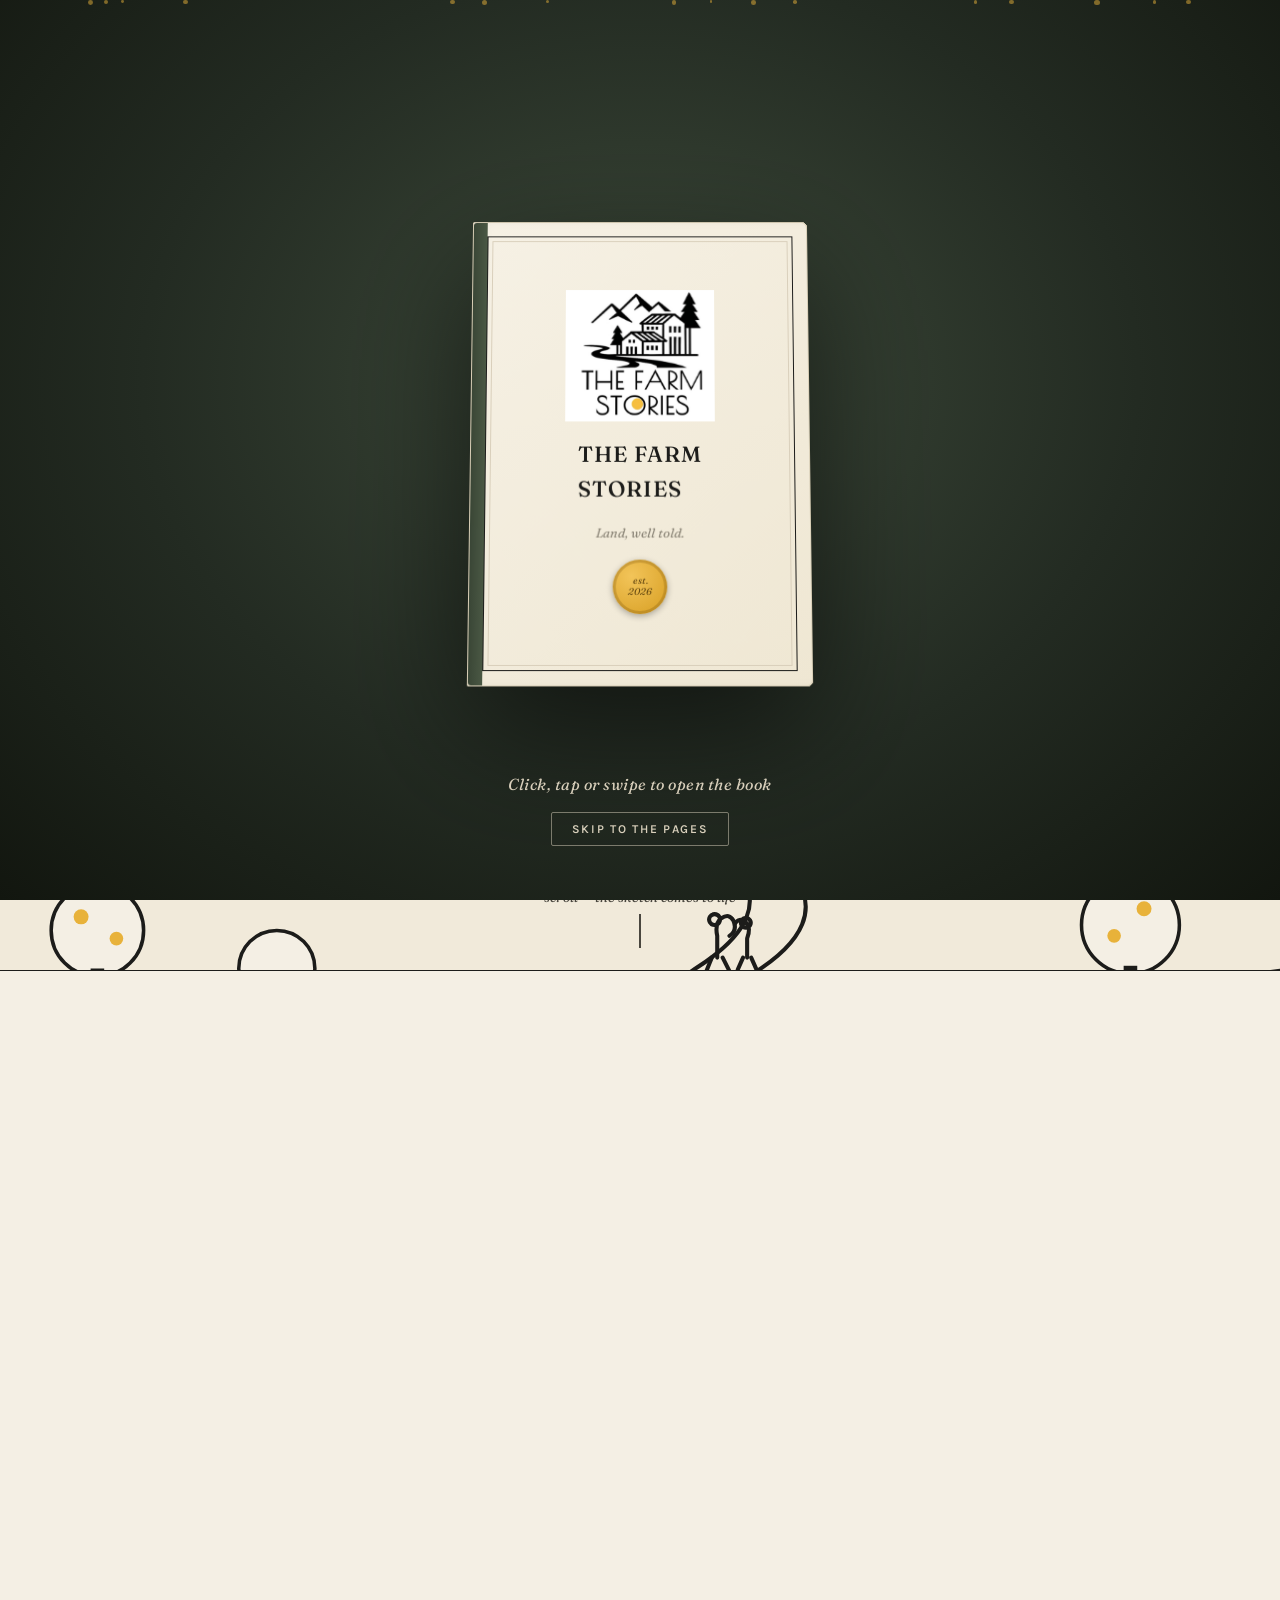
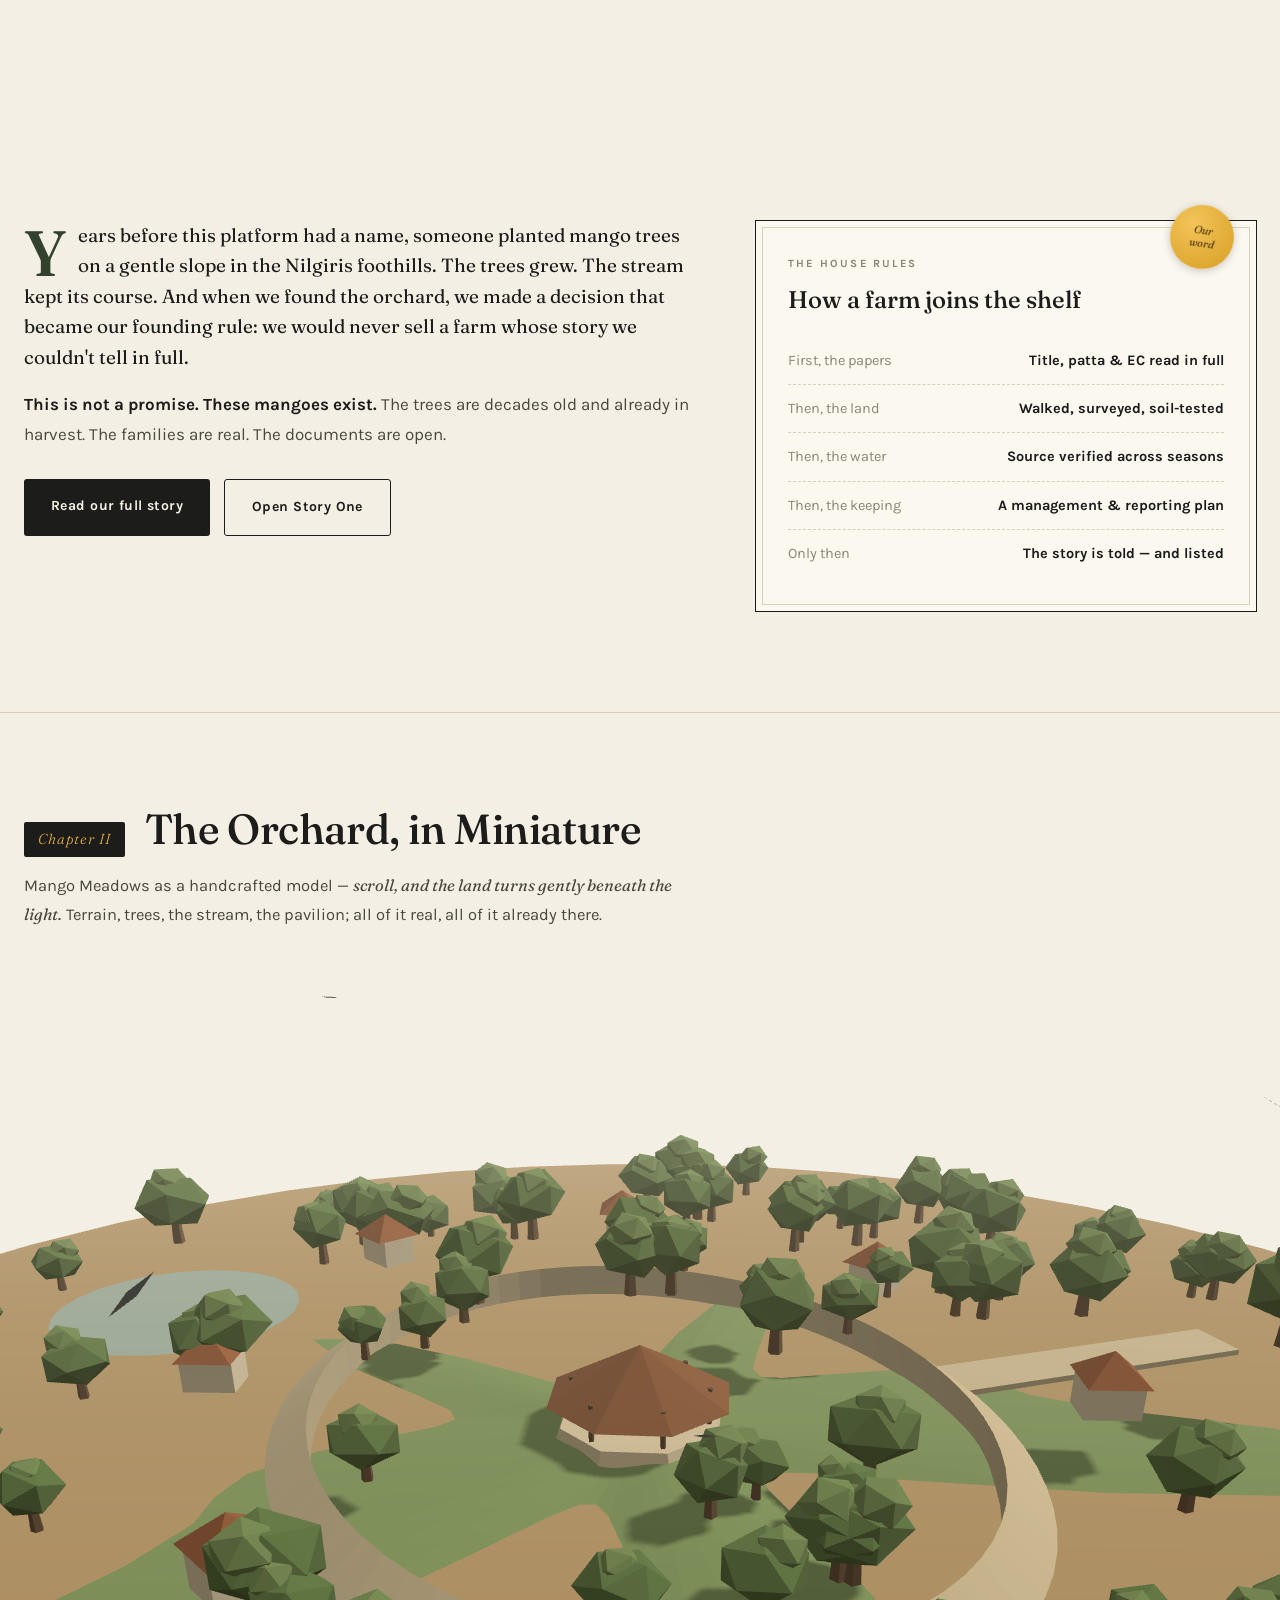
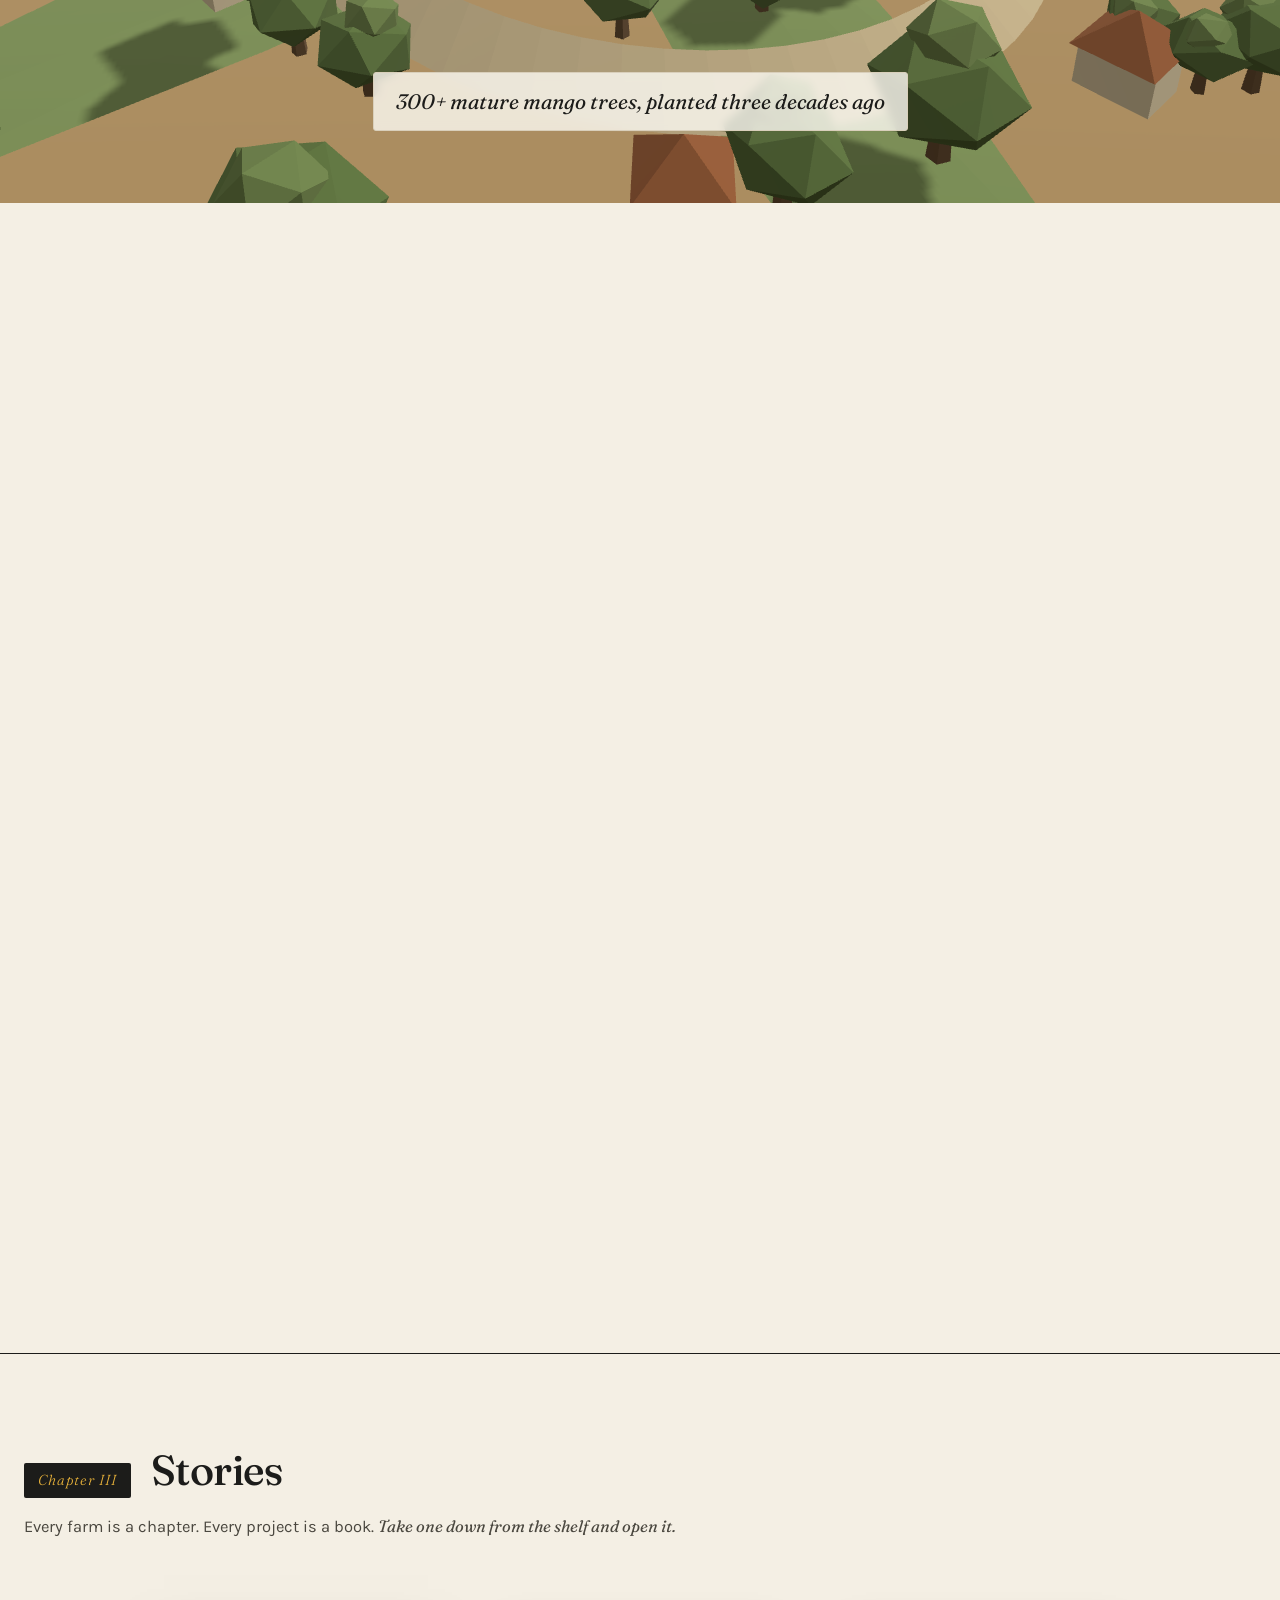
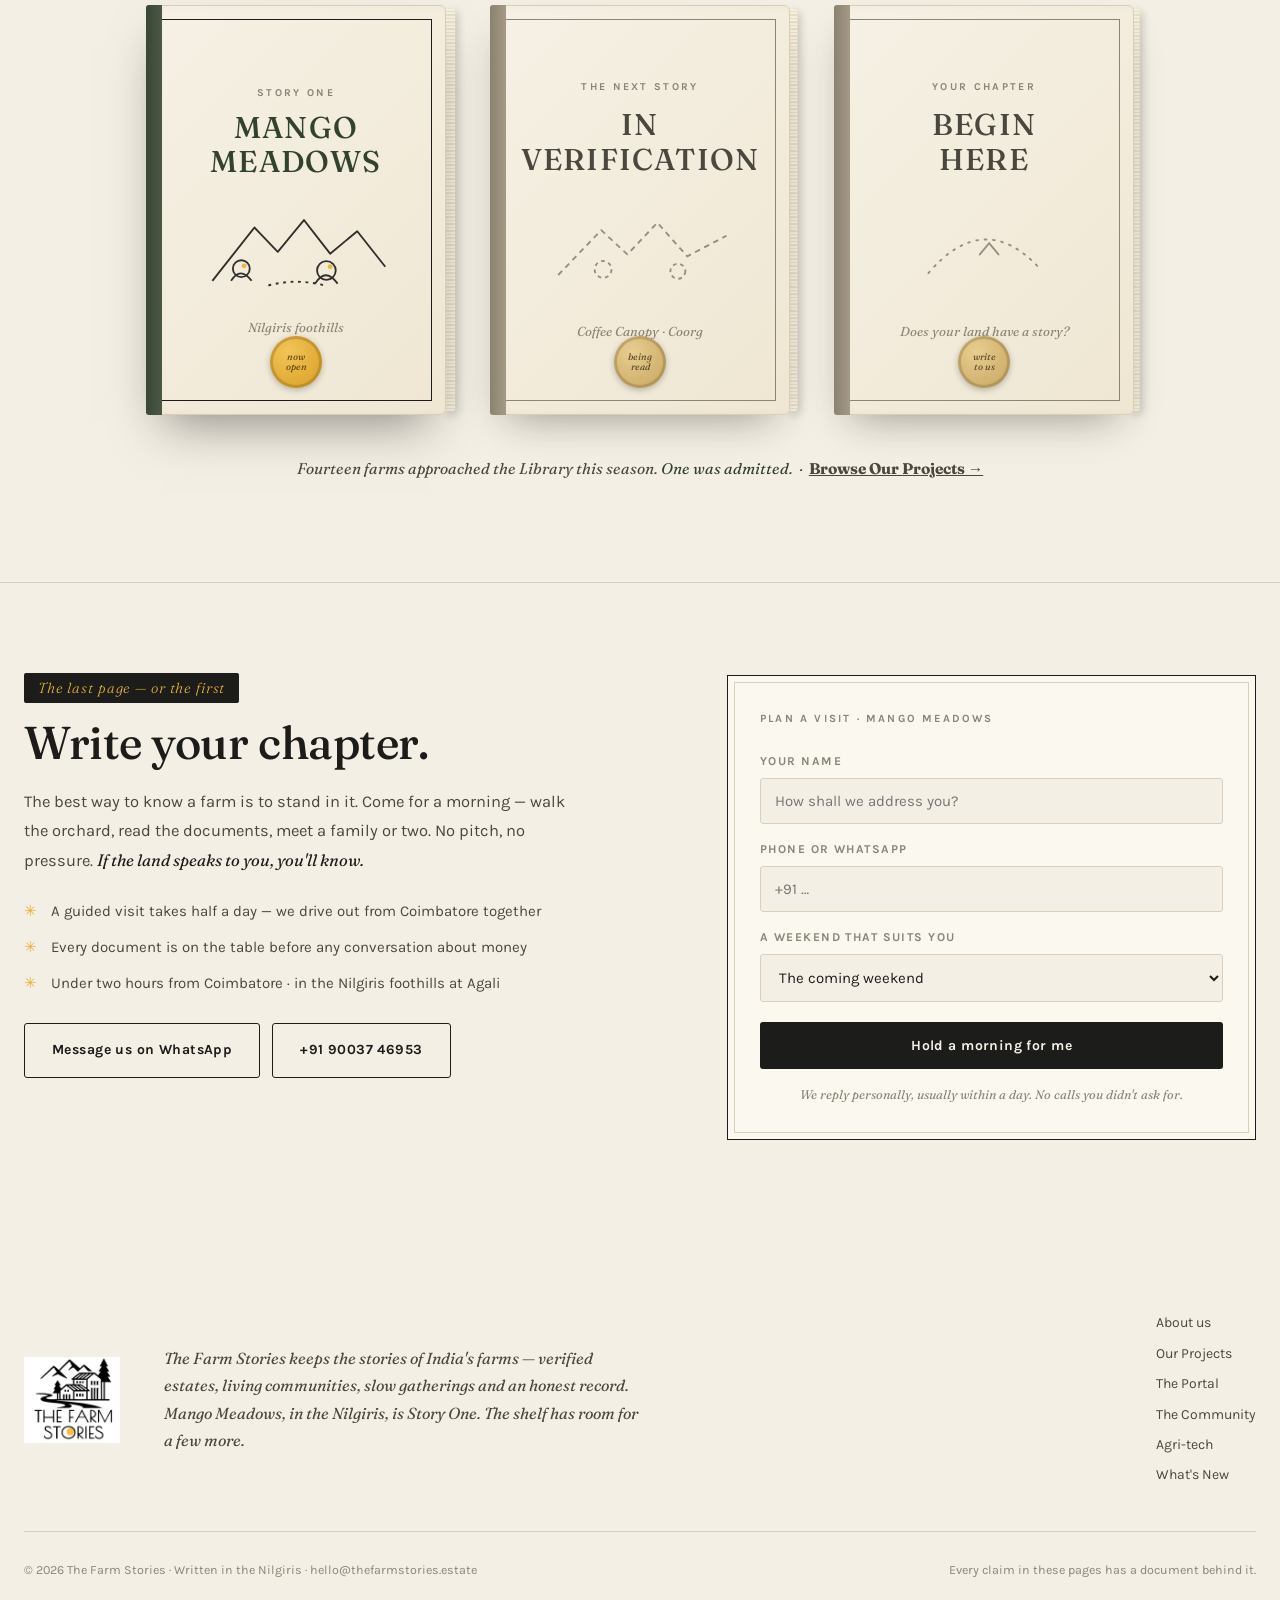
==== commit 0f608e33: "Add mobile navigation drawer and storybook 404 page - Hamburger button (under 1020px) opens "The ind" ====
--- a/index.html
+++ b/index.html
@@ -103,9 +103,28 @@
       <a href="/whats-new">What's New</a>
     </nav>
     <a class="nav-cta" href="#chapter">Write Your Chapter</a>
+    <button class="menu-btn" id="menuBtn" aria-label="Open the menu" aria-expanded="false" aria-controls="mobileMenu">
+      <span></span><span></span><span></span>
+    </button>
   </div>
   <div class="progress" id="progress"></div>
 </header>
+
+<!-- mobile menu · the index of chapters -->
+<div class="mobile-menu" id="mobileMenu" aria-hidden="true">
+  <p class="mm-kicker">The index of chapters</p>
+  <nav aria-label="Pages">
+    <a href="/">Home <em>the storybook</em></a>
+    <a href="/about">About us <em>the beginning</em></a>
+    <a href="/projects">Our Projects <em>the shelf</em></a>
+    <a href="/portal">The Portal <em>the atlas</em></a>
+    <a href="/community">The Community <em>being written</em></a>
+    <a href="/agritech">Agri-tech <em>the instruments</em></a>
+    <a href="/whats-new">What's New <em>the latest pages</em></a>
+  </nav>
+  <a class="btn btn-ink mm-cta" href="/#chapter">Write Your Chapter</a>
+  <p class="mm-fine">Every claim in these pages has a document behind it.</p>
+</div>
 
 <main id="top">
 
--- a/css/main.css
+++ b/css/main.css
@@ -125,6 +125,33 @@
   text-decoration:none;padding:11px 19px;border-radius:3px;transition:background .2s;white-space:nowrap}
 .nav-cta:hover{background:var(--pine)}
 @media(max-width:1020px){nav.chapters{display:none}.brand-tag{display:none}}
+
+/* ── mobile menu · the index of chapters ── */
+.menu-btn{display:none;flex-direction:column;justify-content:center;gap:5px;width:44px;height:44px;
+  background:transparent;border:1.5px solid var(--ink);border-radius:3px;cursor:pointer;padding:0 10px;flex-shrink:0}
+.menu-btn span{display:block;height:2px;background:var(--ink);border-radius:2px;transition:transform .3s, opacity .3s}
+@media(max-width:1020px){.menu-btn{display:flex}.nav-cta{display:none}}
+body.menu-open .menu-btn span:nth-child(1){transform:translateY(7px) rotate(45deg)}
+body.menu-open .menu-btn span:nth-child(2){opacity:0}
+body.menu-open .menu-btn span:nth-child(3){transform:translateY(-7px) rotate(-45deg)}
+.mobile-menu{position:fixed;inset:0;z-index:140;background:var(--paper);display:flex;flex-direction:column;
+  justify-content:center;padding:90px 34px 40px;opacity:0;visibility:hidden;transform:translateY(-12px);
+  transition:opacity .35s ease, transform .35s ease, visibility .35s}
+body.menu-open .mobile-menu{opacity:1;visibility:visible;transform:none}
+.mobile-menu::after{content:'';position:absolute;inset:14px;border:1.4px solid var(--ink);pointer-events:none}
+.mobile-menu .mm-kicker{font-size:11px;letter-spacing:.22em;text-transform:uppercase;font-weight:700;
+  color:var(--ink-faint);margin-bottom:18px}
+.mobile-menu nav{display:flex;flex-direction:column}
+.mobile-menu nav a{font-family:var(--serif);font-weight:400;font-size:clamp(26px,7vw,34px);color:var(--ink);
+  text-decoration:none;padding:12px 0;border-bottom:1px dashed var(--line);display:flex;align-items:baseline;gap:14px}
+.mobile-menu nav a em{font-family:var(--sans);font-style:normal;font-size:12px;color:var(--ink-faint);
+  letter-spacing:.08em}
+.mobile-menu nav a.active{color:var(--pine)}
+.mobile-menu nav a.active::after{content:'✳';color:var(--yellow);font-size:16px}
+.mobile-menu .mm-cta{margin-top:30px;align-self:flex-start}
+.mobile-menu .mm-fine{margin-top:auto;font-family:var(--serif);font-style:italic;font-size:13px;color:var(--ink-faint)}
+body.menu-open{overflow:hidden}
+body.menu-open header{z-index:150}
 
 /* stream signature */
 .stream-wrap{position:fixed;left:0;top:0;bottom:0;width:86px;z-index:0;pointer-events:none}
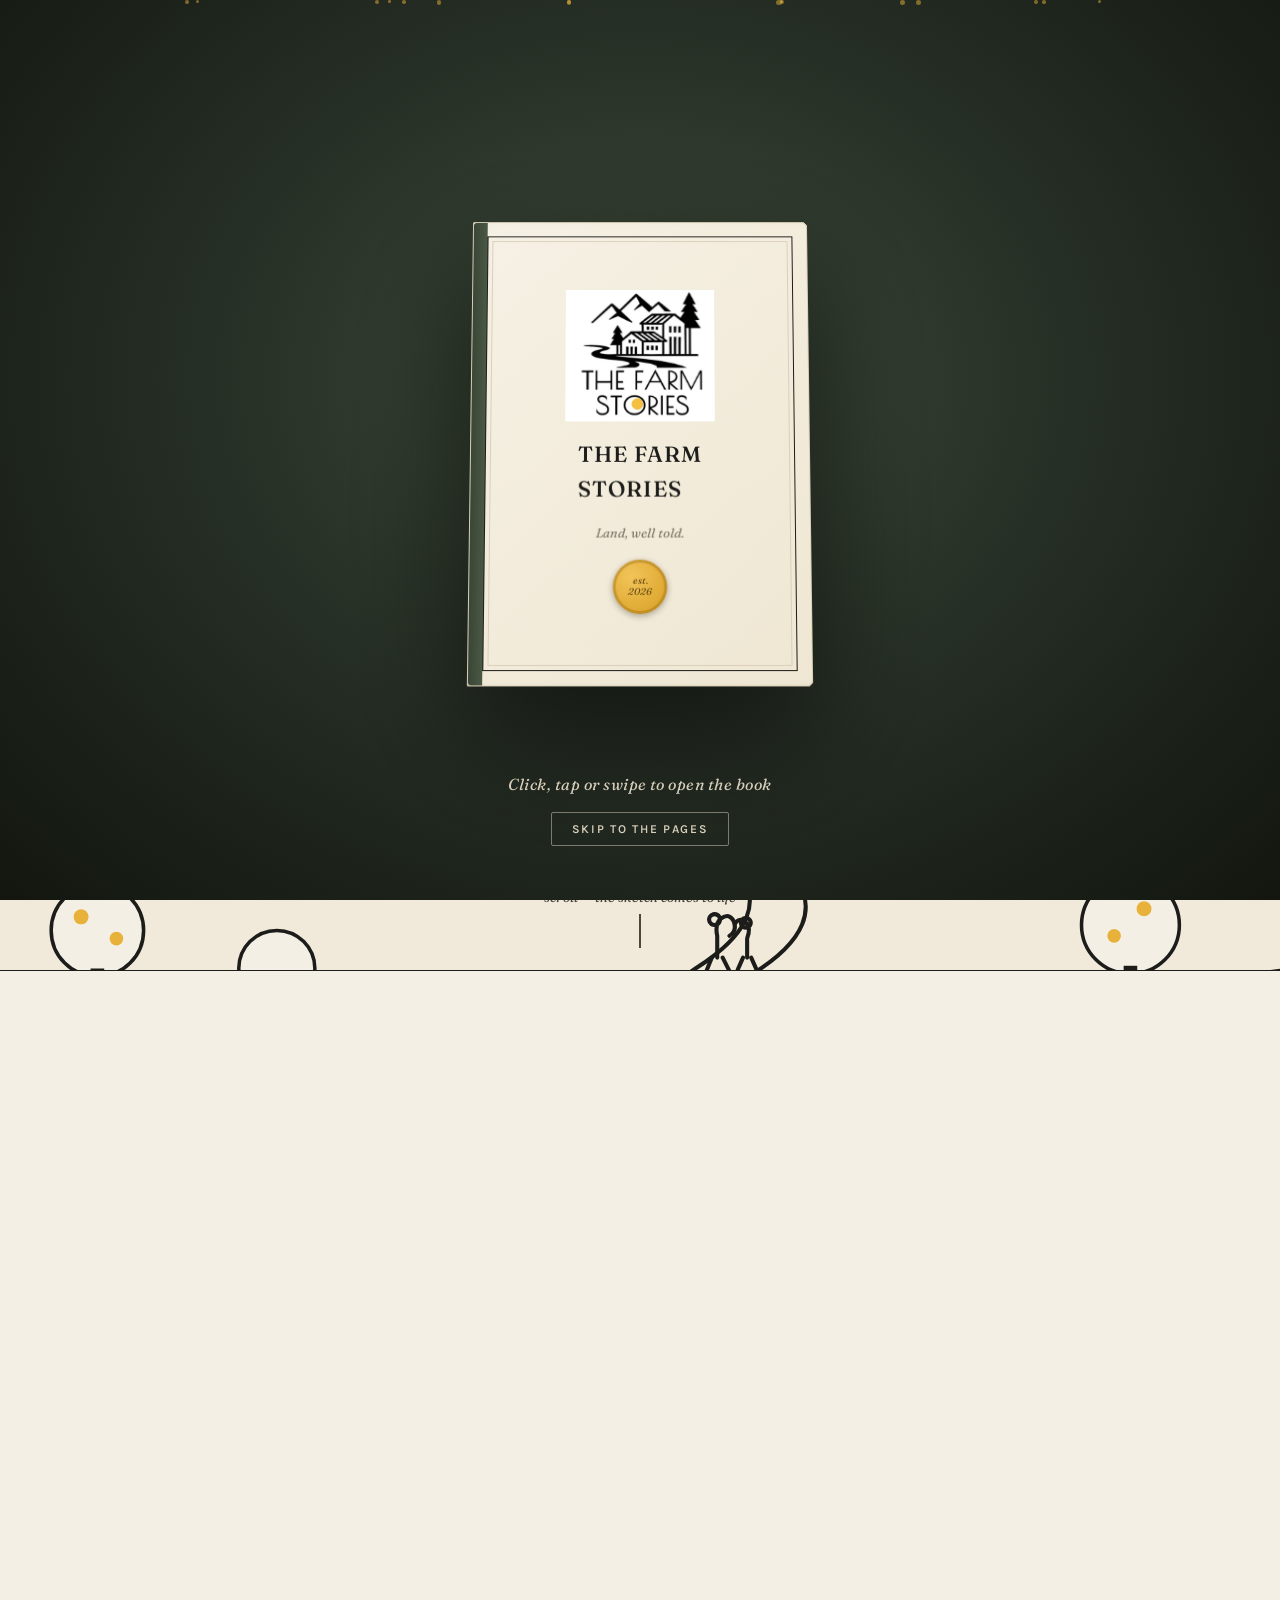
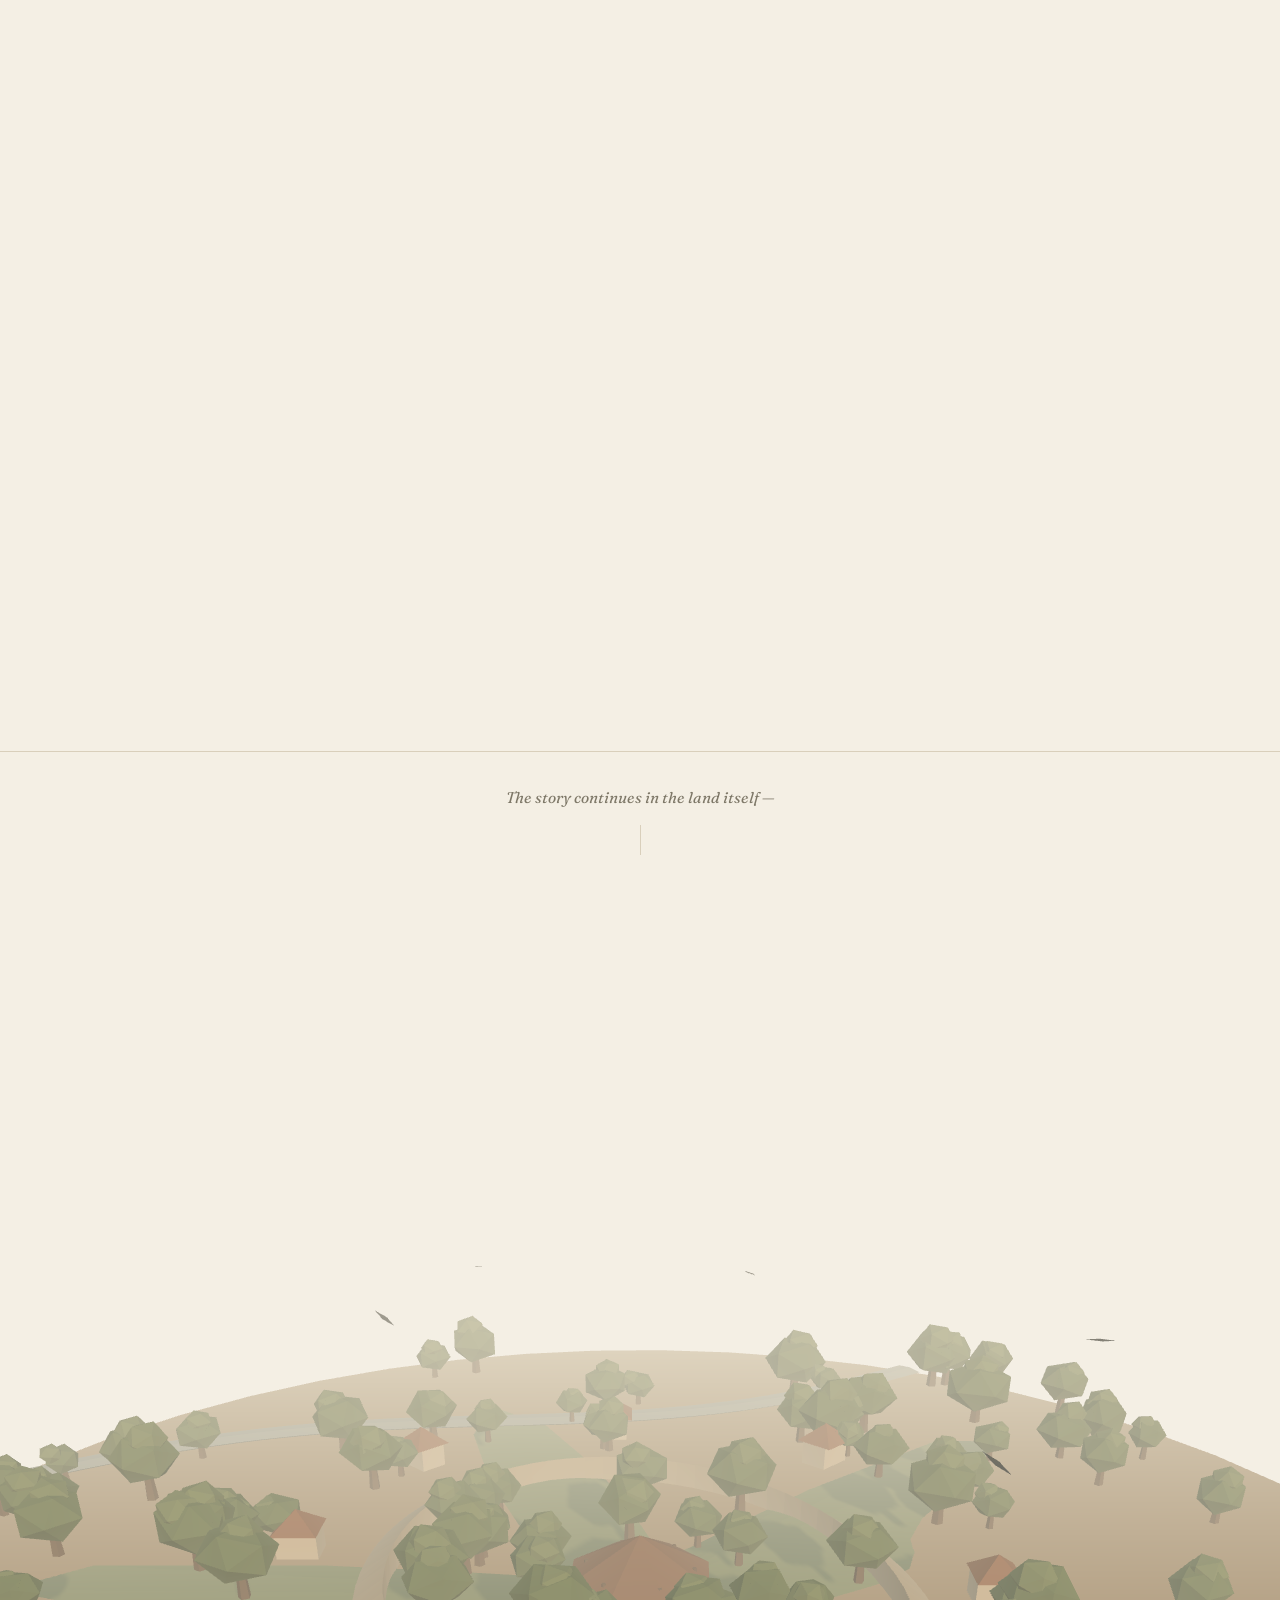
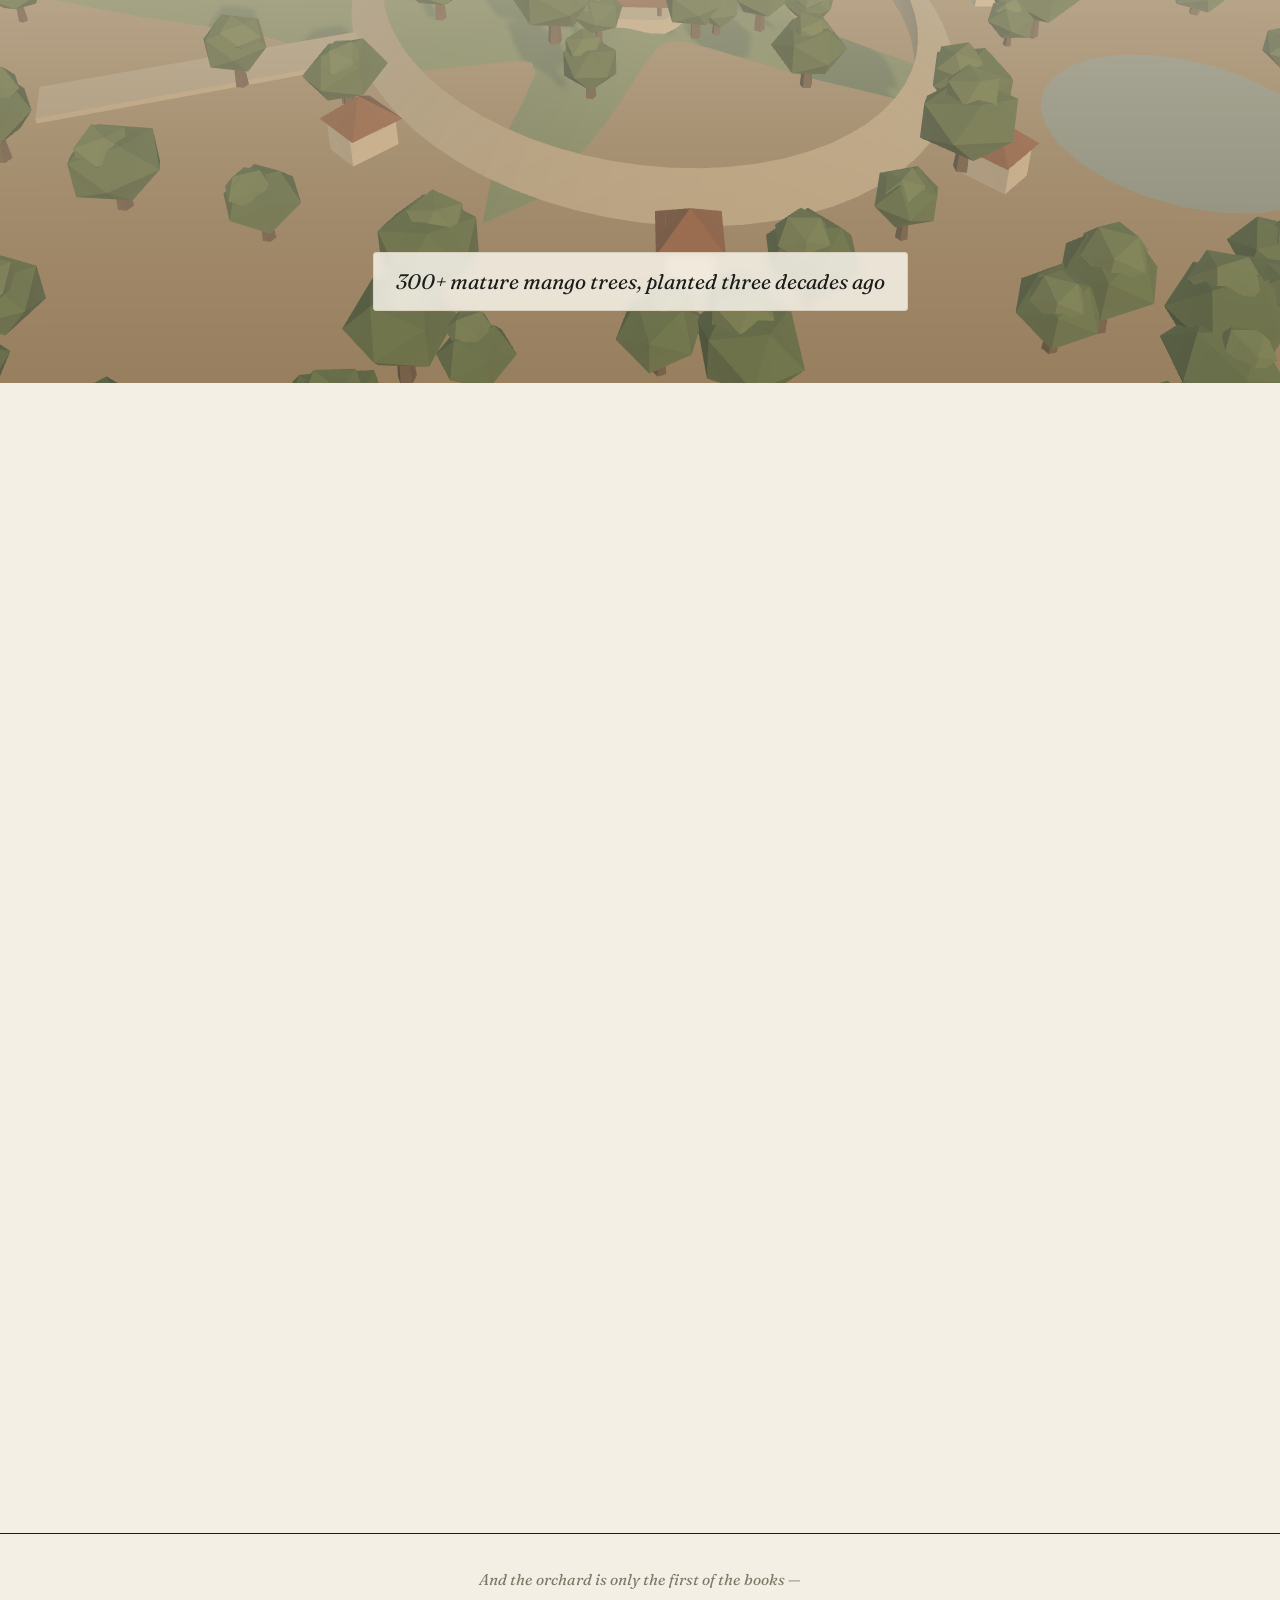
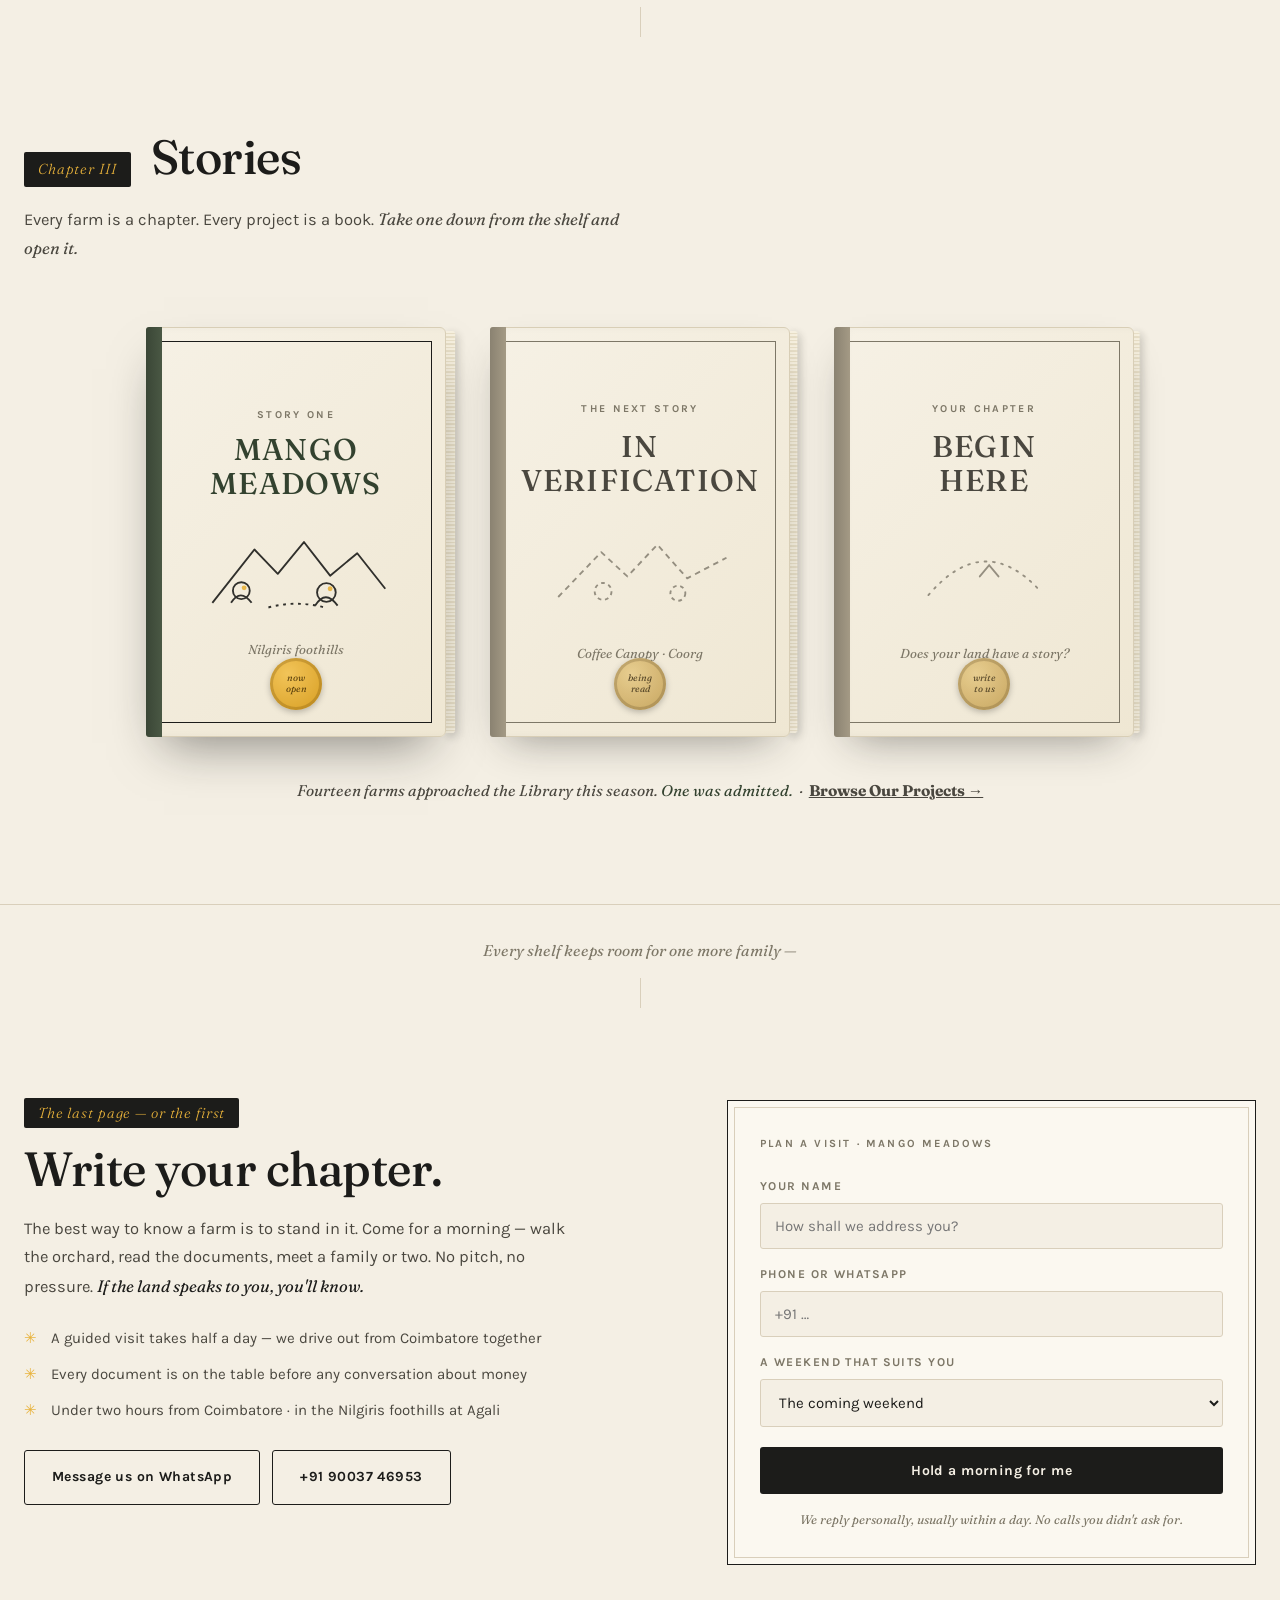
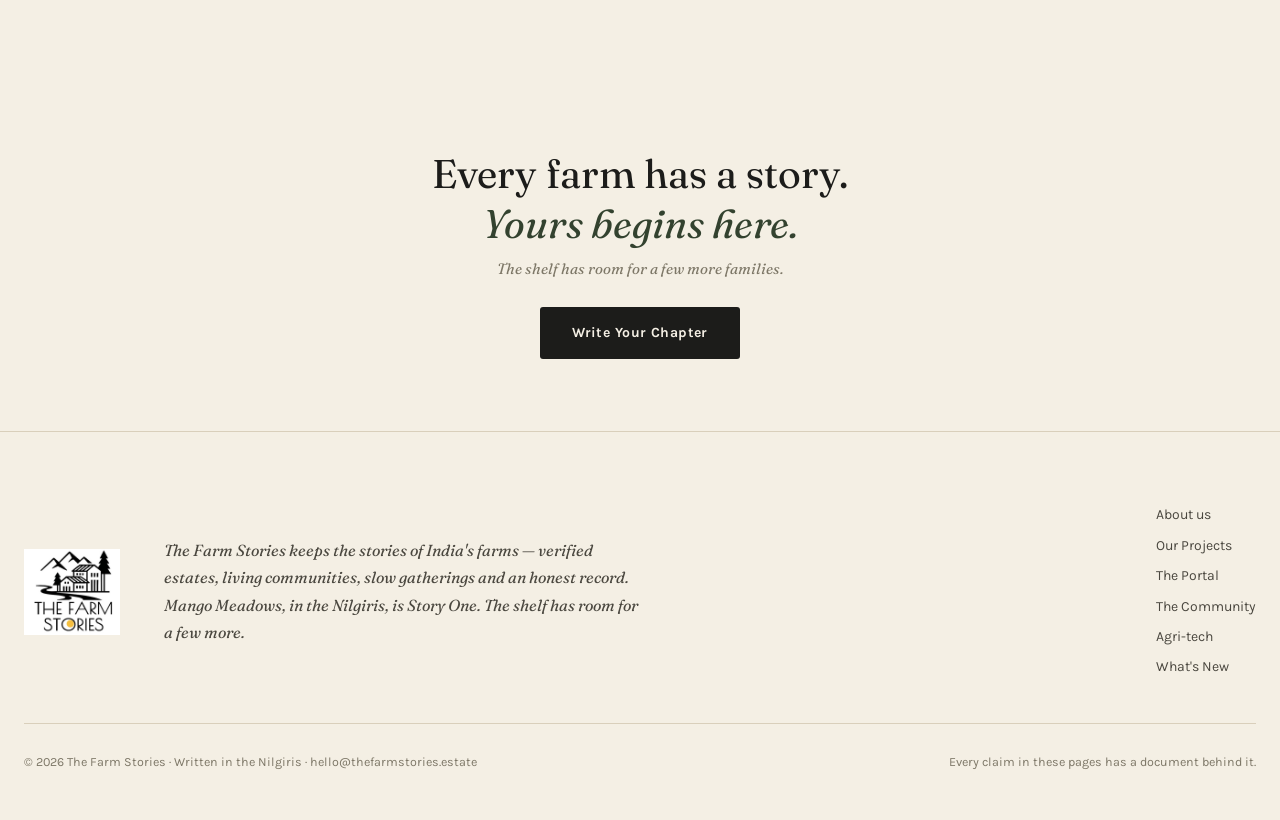
==== commit cf73057a: "Apply design/tech review: hero, plot explorer, nav, coda, perf, a11y Hero - Copy narrowed to ~660px " ====
--- a/index.html
+++ b/index.html
@@ -7,11 +7,14 @@
 <meta name="description" content="Verified farms, living communities and seasonal retreats — beginning with Story One: Mango Meadows, a boutique managed mango orchard community in the Nilgiris foothills. 26 families. 30-year-old trees. Documentation first.">
 <meta property="og:title" content="The Farm Stories — Land, well told.">
 <meta property="og:description" content="A living storybook of verified farms. Story One: Mango Meadows, Nilgiris foothills.">
+<link rel="canonical" href="https://thefarmstories.estate">
+<meta property="og:image" content="https://thefarmstories.estate/assets/logo.png">
 <meta name="theme-color" content="#F4EFE4">
 <link rel="icon" type="image/png" href="/assets/logo.png">
 <link rel="preconnect" href="https://fonts.googleapis.com">
 <link rel="preconnect" href="https://fonts.gstatic.com" crossorigin>
 <link href="https://fonts.googleapis.com/css2?family=Fraunces:ital,opsz,wght@0,9..144,300;0,9..144,400;0,9..144,500;0,9..144,600;1,9..144,300;1,9..144,400;1,9..144,500&family=Karla:ital,wght@0,300;0,400;0,500;0,600;0,700;1,400&display=swap" rel="stylesheet">
+<link rel="preload" as="image" href="https://images.unsplash.com/photo-1500382017468-9049fed747ef?w=1600&q=75&auto=format">
 <link rel="stylesheet" href="/css/main.css">
 </head>
 <body class="locked">
@@ -134,10 +137,12 @@
 
       <!-- reality layer : video + photograph -->
       <div class="hero-real" id="heroReal" aria-hidden="true">
-        <img src="https://images.unsplash.com/photo-1500382017468-9049fed747ef?w=1800&q=80" alt="" loading="lazy" decoding="async">
-        <video id="heroVideo" muted loop playsinline preload="none"
-          poster="https://images.unsplash.com/photo-1500382017468-9049fed747ef?w=1800&q=80">
-          <source data-src="https://videos.pexels.com/video-files/2758322/2758322-uhd_2560_1440_30fps.mp4" type="video/mp4">
+        <img src="https://images.unsplash.com/photo-1500382017468-9049fed747ef?w=1600&q=75&auto=format" alt="" width="1600" height="1067" loading="eager" decoding="async">
+        <video id="heroVideo" muted loop playsinline preload="none" width="1600" height="900"
+          poster="https://images.unsplash.com/photo-1500382017468-9049fed747ef?w=1600&q=75&auto=format">
+          <!-- drop a compressed (≤8 MB) /assets/hero.webm in the repo to serve WebM first -->
+          <source data-src="/assets/hero.webm" type="video/webm">
+          <source data-src="https://videos.pexels.com/video-files/2758322/2758322-sd_640_360_30fps.mp4" type="video/mp4">
         </video>
         <div class="hero-real-tint"></div>
       </div>
@@ -213,11 +218,12 @@
       <div class="hero-copy">
         <p class="hero-eyebrow">India's keeper of farm stories</p>
         <h1 id="heroTitle">Every farm has a story.<br><em>We keep them.</em></h1>
-        <p class="hero-sub">Verified farms, living communities and seasonal retreats — every estate documented like a book, and nothing listed until its story checks out.</p>
+        <p class="hero-sub">The only farmland kept like a book — verified before it is listed, documented every month after you own it.</p>
         <div class="hero-actions">
           <a class="btn btn-ink" href="/projects" data-cta="hero-read">Read Story One</a>
-          <a class="btn btn-ghost" href="/portal" data-cta="hero-portal">Open the Portal</a>
-        </div>
+          <a class="btn-quiet" href="/portal" data-cta="hero-portal">or open the Portal →</a>
+        </div>
+        <p class="hero-trust"><span>26 families</span><span>30-year-old orchards</span><span>Fully managed</span></p>
       </div>
       <div class="scroll-cue">scroll — the sketch comes to life</div>
     </div>
@@ -259,6 +265,8 @@
     </div>
   </section>
 
+  <p class="chapter-pass" aria-hidden="true">The story continues in the land itself —</p>
+
   <!-- ═══════════ THE MINIATURE ORCHARD (3D) ═══════════ -->
   <section class="chapter orchard-chapter" id="orchard">
     <div class="page">
@@ -276,6 +284,8 @@
       <noscript><p style="text-align:center;padding:40px">Enable JavaScript to walk through the miniature orchard.</p></noscript>
     </div>
   </section>
+
+  <p class="chapter-pass" aria-hidden="true">And the orchard is only the first of the books —</p>
 
   <!-- ═══════════ THE SHELF (teaser → /projects) ═══════════ -->
   <section class="chapter page" id="stories">
@@ -339,6 +349,8 @@
     <p class="shelf-note reveal">Fourteen farms approached the Library this season. <em>One was admitted.</em> &nbsp;·&nbsp; <a href="/projects" style="font-style:normal;font-weight:700">Browse Our Projects →</a></p>
   </section>
 
+  <p class="chapter-pass" aria-hidden="true">Every shelf keeps room for one more family —</p>
+
   <!-- ═══════════ WRITE YOUR CHAPTER ═══════════ -->
   <section class="chapter page" id="chapter">
     <div class="write-chapter reveal">
@@ -372,7 +384,15 @@
       </form>
     </div>
   </section>
+  <!-- the story's last line -->
+  <section class="coda reveal" aria-label="Closing">
+    <h2>Every farm has a story.<br><em>Yours begins here.</em></h2>
+    <p>The shelf has room for a few more families.</p>
+    <a class="btn btn-ink" href="#chapter">Write Your Chapter</a>
+  </section>
 </main>
+
+<div class="chapter-dot" id="chapterDot" aria-hidden="true"></div>
 
 <footer class="page">
   <div class="colophon">
--- a/css/main.css
+++ b/css/main.css
@@ -4,7 +4,7 @@
 ════════════════════════════════════════════════════════════ */
 :root{
   --paper:#F4EFE4; --paper-deep:#ECE4D2; --paper-card:#FBF8F0;
-  --ink:#1C1C1A; --ink-soft:#4A473F; --ink-faint:#8B8577;
+  --ink:#1C1C1A; --ink-soft:#4A473F; --ink-faint:#7d7767;
   --yellow:#E8B23A; --pine:#33422F; --stream:#5C6B70; --line:#D9CFBB;
   --serif:'Fraunces',Georgia,serif; --sans:'Karla',-apple-system,sans-serif;
 }
@@ -50,8 +50,8 @@
   box-shadow:inset -4px 0 8px rgba(0,0,0,.4)}
 .tome-page,.tome-cover{position:absolute;inset:0;transform-origin:left center;transform-style:preserve-3d;
   border-radius:2px 6px 6px 2px}
-.tome-page{transition:transform 1.35s cubic-bezier(.72,.02,.28,1)}
-.tome-cover{transition:transform 1.5s cubic-bezier(.72,.02,.28,1);z-index:8}
+.tome-page{transition:transform 1.55s cubic-bezier(.72,.02,.28,1)}
+.tome-cover{transition:transform 1.7s cubic-bezier(.72,.02,.28,1);z-index:8}
 .tome-page[data-leaf="1"]{z-index:6}
 .tome-page[data-leaf="2"]{z-index:5}
 .tome-page[data-leaf="3"]{z-index:4}
@@ -299,63 +299,64 @@
 .plan-label{font-family:var(--serif);font-style:italic;font-size:14px;fill:var(--ink-soft);pointer-events:none}
 .plan-label.small{font-size:11.5px;fill:var(--ink-faint)}
 
-/* ════════════ THE PORTAL · ATLAS OF PROJECTS ════════════ */
-.atlas-wrap{display:grid;grid-template-columns:.9fr 1.1fr;gap:44px;align-items:start}
-@media(max-width:980px){.atlas-wrap{grid-template-columns:1fr}}
-.atlas{background:var(--paper-card);border:1.5px solid var(--ink);position:relative;padding:22px;position:sticky;top:96px}
-@media(max-width:980px){.atlas{position:static}}
-.atlas::after{content:'';position:absolute;inset:6px;border:1px solid var(--line);pointer-events:none}
-.atlas-title{font-size:11px;letter-spacing:.2em;text-transform:uppercase;font-weight:700;color:var(--ink-faint);text-align:center;margin-bottom:4px}
-.atlas svg{width:100%;height:auto;display:block}
-.india-outline{fill:#F0E9D8;stroke:var(--ink);stroke-width:2.4;stroke-linejoin:round}
-.grid-line{stroke:var(--line);stroke-width:1;stroke-dasharray:3 6}
-.mtn{stroke:var(--ink-faint);stroke-width:1.6;fill:none;stroke-linecap:round}
-.marker circle.dot{fill:var(--yellow);stroke:var(--ink);stroke-width:2;transition:all .25s}
-.marker.pending circle.dot{fill:var(--paper);stroke-dasharray:3 3}
-.marker.ghost circle.dot{fill:var(--line);stroke:var(--ink-faint);stroke-width:1.5}
-.marker circle.halo{fill:none;stroke:var(--yellow);stroke-width:2;opacity:0}
-.marker.lit circle.halo,.marker:hover circle.halo{opacity:.9;animation:halo 1.6s ease infinite}
-@keyframes halo{0%{r:9;opacity:.9}100%{r:20;opacity:0}}
-.marker.dim{opacity:.18;pointer-events:none}
-.marker text{font-family:var(--serif);font-style:italic;font-size:12.5px;fill:var(--ink);paint-order:stroke;stroke:#F0E9D8;stroke-width:3px}
-.atlas-legend{display:flex;gap:18px;justify-content:center;margin-top:10px;font-size:12px;color:var(--ink-soft);flex-wrap:wrap}
-.atlas-legend span{display:inline-flex;align-items:center;gap:7px}
-.leg-dot{width:11px;height:11px;border-radius:50%;border:2px solid var(--ink);display:inline-block}
-.leg-dot.v{background:var(--yellow)}
-.leg-dot.p{background:var(--paper);border-style:dashed}
-.leg-dot.g{background:var(--line);border-color:var(--ink-faint);border-width:1.5px}
-.map-tip{position:absolute;pointer-events:none;background:var(--ink);color:var(--paper);font-size:12px;font-weight:600;padding:7px 12px;border-radius:3px;transform:translate(-50%,-135%);opacity:0;transition:opacity .15s;white-space:nowrap;z-index:5}
-.map-tip::after{content:'';position:absolute;top:100%;left:50%;transform:translateX(-50%);border:5px solid transparent;border-top-color:var(--ink)}
-.map-tip.show{opacity:1}
-
-.filters{display:flex;flex-wrap:wrap;gap:22px;margin-bottom:28px}
-.fgroup{display:flex;flex-direction:column;gap:8px}
-.flabel{font-size:10.5px;letter-spacing:.18em;text-transform:uppercase;font-weight:700;color:var(--ink-faint)}
-.fbtns{display:flex;gap:6px;flex-wrap:wrap}
-.fbtn{font-family:var(--sans);font-size:12.5px;font-weight:600;padding:8px 15px;border-radius:20px;border:1.5px solid var(--line);background:transparent;color:var(--ink-soft);cursor:pointer;transition:all .18s}
-.fbtn:hover{border-color:var(--ink);color:var(--ink)}
-.fbtn.on{background:var(--ink);border-color:var(--ink);color:var(--paper)}
-.results-note{font-family:var(--serif);font-style:italic;font-size:14.5px;color:var(--pine);margin-bottom:20px;min-height:22px}
-.shelf{display:grid;grid-template-columns:repeat(auto-fill,minmax(250px,1fr));gap:20px}
-.book{background:var(--paper-card);border:1.5px solid var(--ink);padding:28px 24px 24px;display:flex;flex-direction:column;min-height:300px;position:relative;transition:transform .25s ease,box-shadow .25s ease,opacity .3s}
-.book:hover{box-shadow:0 16px 30px -16px rgba(28,28,26,.3)}
-.book.lit{box-shadow:0 0 0 3px var(--yellow), 0 16px 30px -16px rgba(28,28,26,.3)}
-.book.hiding{opacity:0;transform:scale(.96);pointer-events:none;position:absolute;visibility:hidden}
-.book .spine{position:absolute;left:0;top:0;bottom:0;width:7px;background:var(--pine)}
-.book.pending .spine,.book.scouted .spine{background:var(--line)}
-.book .no{font-family:var(--serif);font-style:italic;font-size:13px;color:var(--ink-faint);margin-bottom:12px}
-.book h3{font-family:var(--serif);font-weight:500;font-size:20px;line-height:1.25;margin-bottom:5px}
-.book .where{font-size:13px;color:var(--ink-faint);margin-bottom:14px}
-.book p{font-size:13.5px;color:var(--ink-soft);line-height:1.6;flex:1}
-.book-foot{margin-top:18px;display:flex;align-items:center;justify-content:space-between;gap:10px}
-.badge{font-size:10px;font-weight:700;letter-spacing:.12em;text-transform:uppercase;padding:6px 10px;border-radius:2px}
-.badge.verified{background:var(--pine);color:var(--paper)}
-.badge.pending{background:transparent;border:1.5px dashed var(--ink-faint);color:var(--ink-faint)}
-.book a.read{font-size:13px;font-weight:700;text-decoration:none;border-bottom:2px solid var(--yellow);padding-bottom:1px}
-.book.pending,.book.scouted{opacity:.85}
-.book.invite{border-style:dashed;background:transparent;justify-content:center;align-items:center;text-align:center}
-.book.invite .spine{display:none}
-.book.invite p{flex:0;max-width:30ch;margin:8px auto 18px}
+/* ════════════ THE PORTAL · project aggregator ════════════ */
+.portal-layout{display:grid;grid-template-columns:300px 1fr;gap:32px;margin-top:8px}
+@media(max-width:960px){.portal-layout{grid-template-columns:1fr}}
+.filter-panel{background:var(--paper-card);border:1.5px solid var(--ink);padding:26px 24px;position:relative;margin-bottom:20px}
+.filter-panel::after{content:'';position:absolute;inset:6px;border:1px solid var(--line);pointer-events:none}
+.filter-panel h3{font-size:11px;letter-spacing:.18em;text-transform:uppercase;color:var(--ink);font-weight:700;margin-bottom:18px}
+.fg{margin-bottom:15px;position:relative;z-index:1}
+.fl{font-size:10.5px;letter-spacing:.14em;text-transform:uppercase;color:var(--ink-faint);margin-bottom:7px;display:block;font-weight:700}
+.fsel{width:100%;padding:11px 12px;border:1.5px solid var(--line);background:var(--paper);
+  font-family:var(--sans);font-size:13.5px;color:var(--ink);outline:none;border-radius:3px;cursor:pointer}
+.fsel:focus{border-color:var(--ink)}
+.filter-panel .btn{width:100%;margin-top:6px;position:relative;z-index:1}
+.visit-cta{background:var(--pine);padding:24px;color:#F0E9D8;position:relative}
+.visit-cta h4{font-size:11px;letter-spacing:.16em;text-transform:uppercase;color:var(--yellow);margin-bottom:10px;font-weight:700}
+.visit-cta p{font-size:13.5px;color:rgba(240,233,216,.72);line-height:1.7;margin-bottom:16px}
+.visit-cta .btn{width:100%;text-align:center}
+.results-note{font-family:var(--serif);font-style:italic;font-size:14.5px;color:var(--pine);margin:0 0 16px;min-height:22px}
+
+.map-panel{background:var(--paper-card);border:1.5px solid var(--ink);padding:20px;margin-bottom:20px;position:relative}
+.map-panel::after{content:'';position:absolute;inset:6px;border:1px solid var(--line);pointer-events:none}
+.map-panel-title{font-size:10.5px;letter-spacing:.14em;text-transform:uppercase;color:var(--ink-faint);margin-bottom:14px;font-weight:700}
+.map-panel svg{width:100%;height:auto;max-height:440px;display:block;margin:0 auto}
+.map-tooltip{position:absolute;background:var(--ink);color:var(--paper);padding:12px 16px;font-size:12.5px;
+  pointer-events:none;opacity:0;transition:opacity .2s;z-index:10;min-width:190px;max-width:260px;
+  box-shadow:0 8px 24px rgba(0,0,0,.25);border-radius:3px;line-height:1.5}
+.map-tooltip.show{opacity:1}
+.map-tooltip strong{display:block;font-size:13.5px;color:var(--yellow);margin-bottom:4px;font-family:var(--serif);font-style:italic;font-weight:500}
+.pin{cursor:pointer;transition:opacity .3s}
+.pin.dim{opacity:.15;pointer-events:none}
+.pin text{font-family:var(--sans);font-size:10px;fill:var(--ink-soft);letter-spacing:.08em;font-weight:600}
+.pin.soon text{fill:var(--ink-faint)}
+.pin.lit .halo{animation:pinhalo 1.5s ease infinite}
+@keyframes pinhalo{0%{opacity:.5}50%{opacity:.15}100%{opacity:.5}}
+.map-legend text{font-family:var(--sans);font-size:10px;fill:var(--ink-soft)}
+
+.listing-cards{display:grid;grid-template-columns:1fr 1fr;gap:16px}
+@media(max-width:700px){.listing-cards{grid-template-columns:1fr}}
+.listing-card{background:var(--paper-card);border:1.5px solid var(--ink);overflow:hidden;cursor:pointer;
+  transition:transform .25s ease, box-shadow .25s ease}
+.listing-card:hover{transform:translateY(-3px);box-shadow:0 12px 28px -12px rgba(28,28,26,.3)}
+.listing-card.dim{display:none}
+.listing-card.soon{cursor:default}
+.listing-card.soon:hover{transform:none;box-shadow:none}
+.lcard-img{height:180px;overflow:hidden;position:relative;border-bottom:1.5px solid var(--ink)}
+.lcard-img img{width:100%;height:100%;object-fit:cover;transition:transform .4s}
+.listing-card:hover .lcard-img img{transform:scale(1.04)}
+.lcard-img .lcard-soonbg{position:absolute;inset:0;background:linear-gradient(135deg,var(--pine),#242e21);
+  display:flex;align-items:center;justify-content:center;font-family:var(--serif);font-style:italic;
+  font-size:17px;color:rgba(240,233,216,.6)}
+.lbadge{position:absolute;top:12px;left:12px;background:var(--yellow);color:var(--ink);font-size:9.5px;
+  letter-spacing:.14em;text-transform:uppercase;padding:5px 10px;font-weight:700;border-radius:2px;z-index:2}
+.lbadge.soon{background:var(--paper);border:1.5px dashed var(--ink-faint);color:var(--ink-soft)}
+.lcard-body{padding:18px 20px 20px}
+.lcard-name{font-family:var(--serif);font-size:19px;font-weight:500;color:var(--ink);margin-bottom:3px}
+.lcard-loc{font-size:12.5px;color:var(--ink-faint);margin-bottom:14px}
+.lcard-specs{display:flex;gap:20px;padding-top:12px;border-top:1px dashed var(--line)}
+.lspec strong{display:block;font-size:14.5px;color:var(--ink);font-weight:700}
+.lspec span{font-size:11px;color:var(--ink-faint)}
 
 /* ════════════ ABOUT · PILLARS + QUOTE ════════════ */
 .pillars{display:grid;grid-template-columns:repeat(3,1fr);gap:20px;margin-top:52px}
@@ -614,3 +615,152 @@
   font-family:var(--serif);font-style:italic;box-shadow:0 12px 30px rgba(0,0,0,.3);max-width:90vw;text-align:center;
   visibility:hidden}
 .toast.show{transform:translate(-50%,0);visibility:visible}
+
+/* ════════════ CHAPTER IV · PLOT EXPLORER ════════════ */
+.explorer{border:1.5px solid var(--ink);background:var(--paper-card);position:relative}
+.explorer::after{content:'';position:absolute;inset:6px;border:1px solid var(--line);pointer-events:none;z-index:0}
+.explorer-toolbar{display:flex;flex-wrap:wrap;gap:18px 30px;padding:20px 24px;border-bottom:1px solid var(--line);
+  position:relative;z-index:1}
+.fgroup{display:flex;flex-direction:column;gap:8px}
+.flabel{font-size:10.5px;letter-spacing:.18em;text-transform:uppercase;font-weight:700;color:var(--ink-faint)}
+.fbtns{display:flex;gap:6px;flex-wrap:wrap}
+.fbtn{font-family:var(--sans);font-size:12.5px;font-weight:600;padding:8px 14px;border-radius:20px;
+  border:1.5px solid var(--line);background:transparent;color:var(--ink-soft);cursor:pointer;transition:all .18s}
+.fbtn:hover{border-color:var(--ink);color:var(--ink)}
+.fbtn.on{background:var(--ink);border-color:var(--ink);color:var(--paper)}
+.explorer-body{display:grid;grid-template-columns:1.55fr 1fr;position:relative;z-index:1}
+@media(max-width:980px){.explorer-body{grid-template-columns:1fr}}
+.plan-wrap{position:relative;background:
+  radial-gradient(ellipse at 70% 20%, #F8F3E6, #F1EAD8 70%);overflow:hidden;min-height:520px;
+  border-right:1px solid var(--line);touch-action:none}
+@media(max-width:980px){.plan-wrap{border-right:none;border-bottom:1px solid var(--line)}}
+#planSvg{width:100%;height:100%;min-height:520px;display:block;cursor:grab}
+#planSvg.grabbing{cursor:grabbing}
+#planSvg.terrain{filter:sepia(.3) saturate(1.5) hue-rotate(46deg) brightness(.94)}
+.plan-tip{position:absolute;pointer-events:none;background:var(--ink);color:var(--paper);font-size:12.5px;
+  padding:10px 14px;border-radius:3px;opacity:0;transition:opacity .15s;z-index:5;max-width:240px;line-height:1.5}
+.plan-tip strong{color:var(--yellow);font-family:var(--serif);font-style:italic;font-weight:500;font-size:14px;display:block}
+.plan-tip.show{opacity:1}
+.plan-zoom{position:absolute;right:14px;top:14px;display:flex;flex-direction:column;gap:6px;z-index:4}
+.plan-zoom button{width:38px;height:38px;border:1.5px solid var(--ink);background:var(--paper-card);
+  font-size:17px;font-weight:700;cursor:pointer;border-radius:3px;color:var(--ink);transition:all .15s}
+.plan-zoom button:hover{background:var(--ink);color:var(--paper)}
+.plan-hint{position:absolute;left:16px;top:14px;font-family:var(--serif);font-style:italic;font-size:12.5px;
+  color:var(--ink-faint);z-index:4}
+.plan-legend{position:absolute;left:16px;bottom:12px;display:flex;gap:16px;font-size:12px;color:var(--ink-soft);
+  z-index:4;flex-wrap:wrap;background:rgba(251,248,240,.8);padding:6px 10px;border-radius:3px}
+.plan-legend .lg{display:inline-block;width:11px;height:11px;border-radius:2px;border:1.6px solid var(--ink);
+  margin-right:6px;vertical-align:-1px}
+.lg.av{background:#EDE3C8}.lg.rs{background:#D9CFBB}.lg.sd{background:#B9AE97}.lg.bm{background:var(--yellow)}
+/* svg plot styling */
+.plot{cursor:pointer;transition:opacity .3s}
+.plot .shape{fill:#EDE3C8;stroke:var(--ink);stroke-width:1.6;transition:fill .2s}
+.plot.reserved .shape{fill:#D9CFBB}
+.plot.sold .shape{fill:#B9AE97}
+.plot:hover .shape,.plot.sel .shape{fill:#F2D794}
+.plot.bookmarked .shape{fill:var(--yellow)}
+.plot.dim{opacity:.16;pointer-events:none}
+.plot text{font-family:var(--serif);font-style:italic;font-size:13px;fill:var(--ink);pointer-events:none}
+.plot .bm-star{font-size:11px;fill:#7c5a10;pointer-events:none}
+#sunArc{transition:opacity .5s}
+/* right panel */
+.plot-panel{padding:26px 26px 30px;min-height:520px;display:flex;flex-direction:column}
+.pp-empty{margin:auto;text-align:center;max-width:36ch}
+.pp-whisper{font-size:14px;color:var(--ink-soft);line-height:1.7}
+.pp-scarcity{margin-top:18px;font-size:12.5px;font-weight:700;letter-spacing:.06em;text-transform:uppercase;color:#9A6A10}
+.pp-detail h3{font-family:var(--serif);font-weight:500;font-size:26px;margin:4px 0 2px}
+.pp-detail .place{font-family:var(--serif);font-style:italic;color:var(--ink-faint);font-size:14px;margin-bottom:16px}
+.pp-badge{display:inline-block;font-size:10px;font-weight:700;letter-spacing:.14em;text-transform:uppercase;
+  padding:5px 10px;border-radius:2px;background:var(--pine);color:var(--paper)}
+.pp-badge.reserved{background:transparent;border:1.5px dashed var(--ink-faint);color:var(--ink-faint)}
+.pp-badge.sold{background:var(--ink-faint);color:var(--paper)}
+.pp-actions{display:flex;gap:10px;margin-top:20px;flex-wrap:wrap}
+.pp-actions .btn{padding:11px 16px;font-size:12.5px}
+.pp-note{font-size:12.5px;color:var(--ink-faint);margin-top:14px;font-family:var(--serif);font-style:italic}
+.pp-back{align-self:flex-start;background:none;border:none;font-family:var(--sans);font-size:12.5px;font-weight:700;
+  color:var(--ink-soft);cursor:pointer;letter-spacing:.06em;padding:0 0 12px}
+.pp-back:hover{color:var(--ink)}
+/* compare tray */
+.compare-tray{margin-top:auto;padding-top:18px;border-top:1px dashed var(--line);display:flex;align-items:center;
+  gap:10px;flex-wrap:wrap;font-size:13px}
+.compare-tray .chip{border:1.5px solid var(--ink);border-radius:20px;padding:5px 12px;font-weight:700;font-size:12px;
+  background:var(--paper);display:inline-flex;gap:8px;align-items:center}
+.compare-tray .chip button{border:none;background:none;cursor:pointer;font-size:12px;color:var(--ink-faint)}
+.compare-table{width:100%;border-collapse:collapse;font-size:13px;margin-top:14px}
+.compare-table th{font-family:var(--serif);font-style:italic;font-weight:500;text-align:left;padding:8px 6px;
+  border-bottom:1.5px solid var(--ink)}
+.compare-table td{padding:8px 6px;border-bottom:1px dashed var(--line)}
+.compare-table td:first-child{color:var(--ink-faint)}
+
+
+/* explorer refinements: sticky panel · touch targets · calm interaction */
+.plot-panel{position:sticky;top:86px;align-self:start}
+@media(max-width:980px){.plot-panel{position:static;min-height:0}}
+@media(pointer:coarse){
+  .fbtn{min-height:44px;padding:10px 16px}
+  .js-tab{min-height:44px}
+  .plan-zoom button{width:46px;height:46px}
+  .pageward{min-height:44px}
+}
+
+/* ════════════ REVIEW PASS · hero, nav, rhythm, coda ════════════ */
+/* hero: narrower copy, quieter secondary CTA, trust line */
+.hero-copy{max-width:660px;margin:0 auto}
+.hero-copy p.hero-sub{max-width:46ch;font-size:16px}
+.hero-trust{margin-top:22px;font-size:12.5px;letter-spacing:.08em;color:var(--ink-soft);
+  font-weight:600;display:flex;gap:10px;justify-content:center;flex-wrap:wrap}
+.hero-trust span::after{content:'•';margin-left:10px;color:var(--yellow)}
+.hero-trust span:last-child::after{content:''}
+.hero.lit .hero-trust{color:#EDE7D6;text-shadow:0 1px 12px rgba(10,14,8,.6)}
+.btn-quiet{background:transparent;border:none;color:var(--ink);font-weight:700;font-size:14px;
+  padding:15px 6px;text-decoration:none;border-bottom:2px solid var(--yellow)}
+.btn-quiet:hover{color:var(--pine)}
+.hero.lit .btn-quiet{color:#FBF8F0}
+/* hero video/photo: slow ken-burns drift (compositor-only) */
+@media(prefers-reduced-motion:no-preference){
+  .hero-real img,.hero-real video{animation:kenburns 36s ease-in-out infinite alternate;will-change:transform}
+  @keyframes kenburns{from{transform:scale(1) translateY(0)}to{transform:scale(1.05) translateY(-1.2%)}}
+}
+
+/* nav: fade in gently, shrink after scroll */
+@media(prefers-reduced-motion:no-preference){
+  header{opacity:0;transform:translateY(-8px);transition:opacity .9s ease .15s, transform .9s ease .15s,
+    background .3s ease, box-shadow .3s ease}
+  header.on{opacity:1;transform:none}
+}
+@media(prefers-reduced-motion:reduce){header{opacity:1}}
+.nav-inner{transition:height .3s ease}
+header.shrunk .nav-inner{height:62px}
+header.shrunk .brand img{height:38px;transition:height .3s ease}
+body.on-hero header:not(.shrunk){background:rgba(244,239,228,.72)}
+
+/* typography rhythm: tighter measures, clearer hierarchy */
+.chapter h2{font-size:clamp(30px,3.8vw,48px)}
+.chapter-intro{max-width:62ch;margin-top:6px}
+.story-narrative{max-width:64ch}
+.chapter-head{margin-bottom:18px}
+
+/* one-line passage between chapters */
+.chapter-pass{text-align:center;padding:34px 24px 0;font-family:var(--serif);font-style:italic;
+  font-size:15.5px;color:var(--ink-faint)}
+.chapter-pass::after{content:'';display:block;width:1px;height:30px;background:var(--line);margin:14px auto 0}
+
+/* calmer, consistent image hover (2–3%) */
+.view-item:hover img{transform:scale(1.03)}
+.listing-card:hover .lcard-img img{transform:scale(1.025)}
+.fbp-gallery img{aspect-ratio:4/3;object-fit:cover}
+
+/* footer coda: the story ends where yours begins */
+.coda{text-align:center;padding:84px 24px 72px;border-bottom:1px solid var(--line)}
+.coda h2{font-family:var(--serif);font-weight:400;font-size:clamp(26px,3.4vw,40px);line-height:1.25;margin-bottom:8px}
+.coda h2 em{font-style:italic;color:var(--pine)}
+.coda p{font-family:var(--serif);font-style:italic;color:var(--ink-faint);font-size:15px;margin-bottom:26px}
+.coda .btn{min-width:200px}
+
+/* sticky chapter indicator (home) */
+.chapter-dot{position:fixed;left:18px;bottom:18px;z-index:50;font-family:var(--serif);font-style:italic;
+  font-size:12.5px;color:var(--ink-soft);background:rgba(251,248,240,.88);border:1px solid var(--line);
+  padding:7px 14px;border-radius:20px;opacity:0;transform:translateY(8px);
+  transition:opacity .4s ease, transform .4s ease;pointer-events:none;backdrop-filter:blur(4px)}
+.chapter-dot.on{opacity:1;transform:none}
+@media(max-width:760px){.chapter-dot{display:none}}
